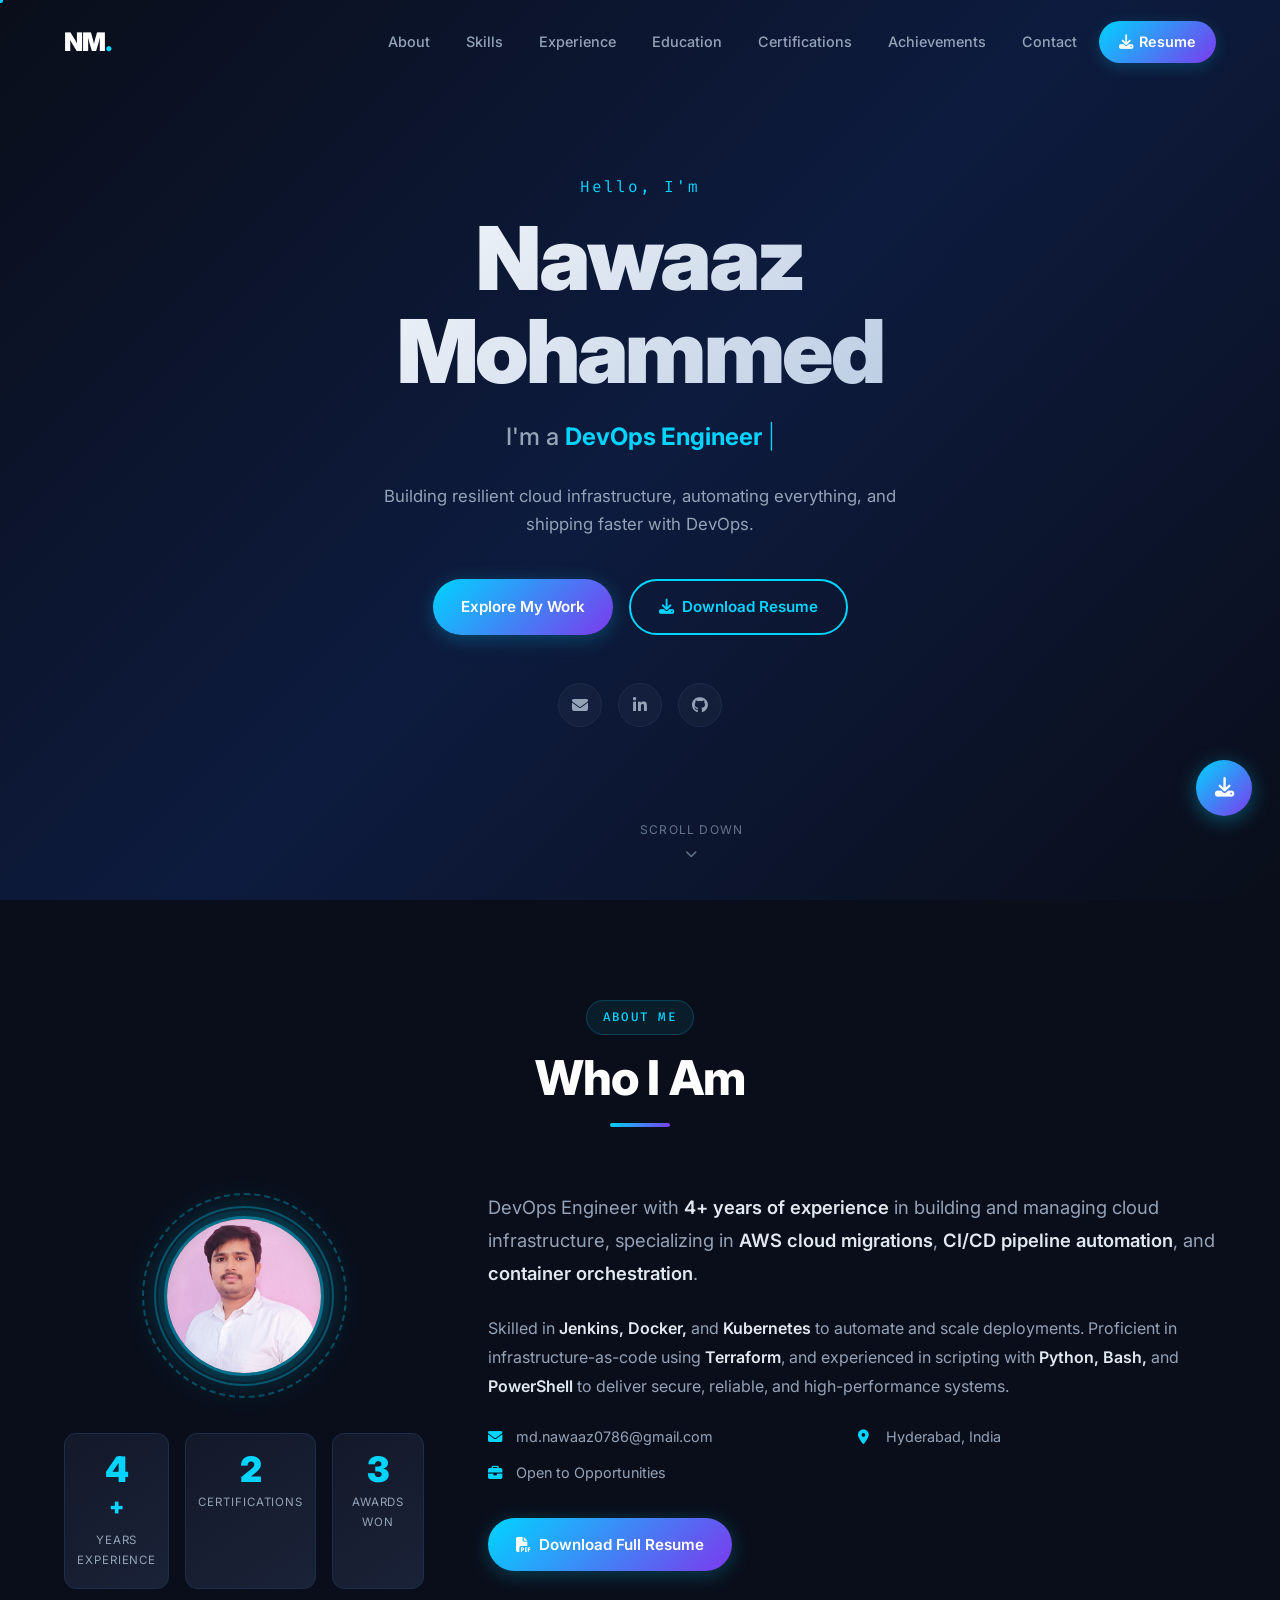
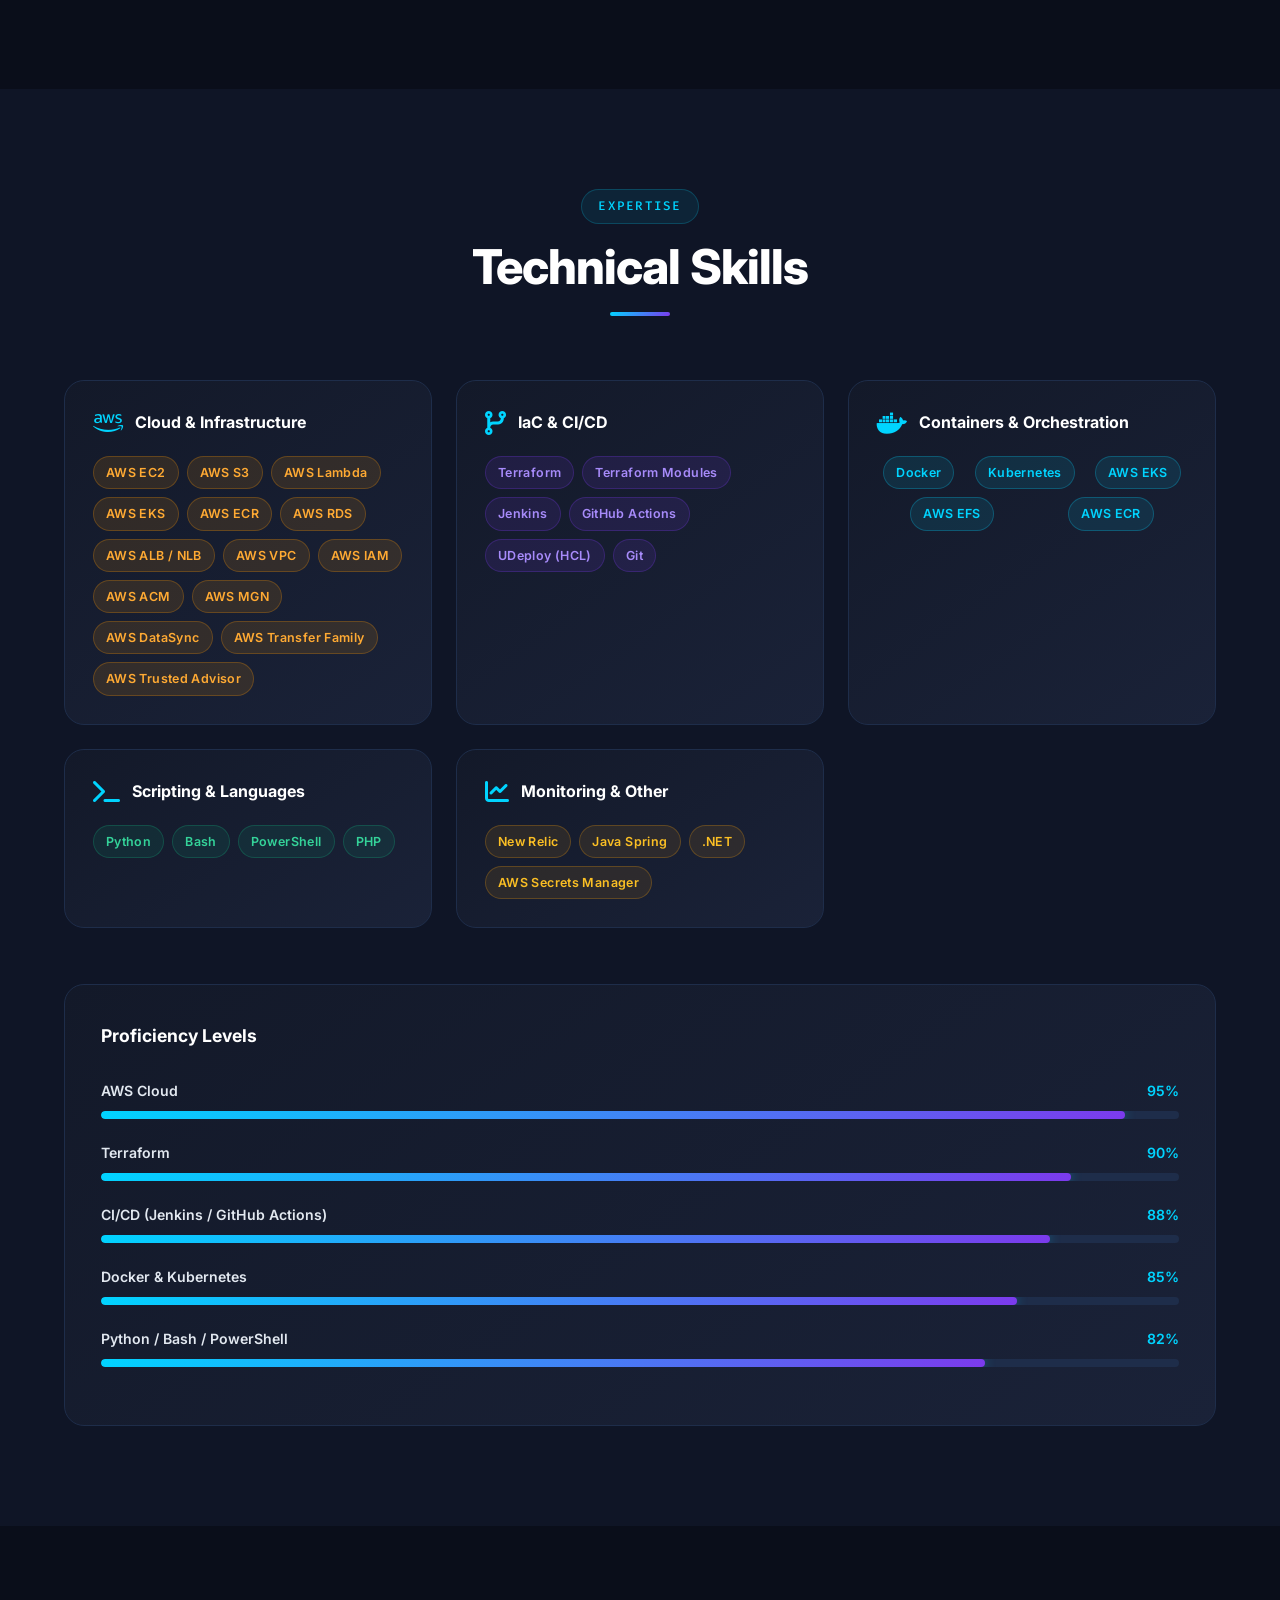
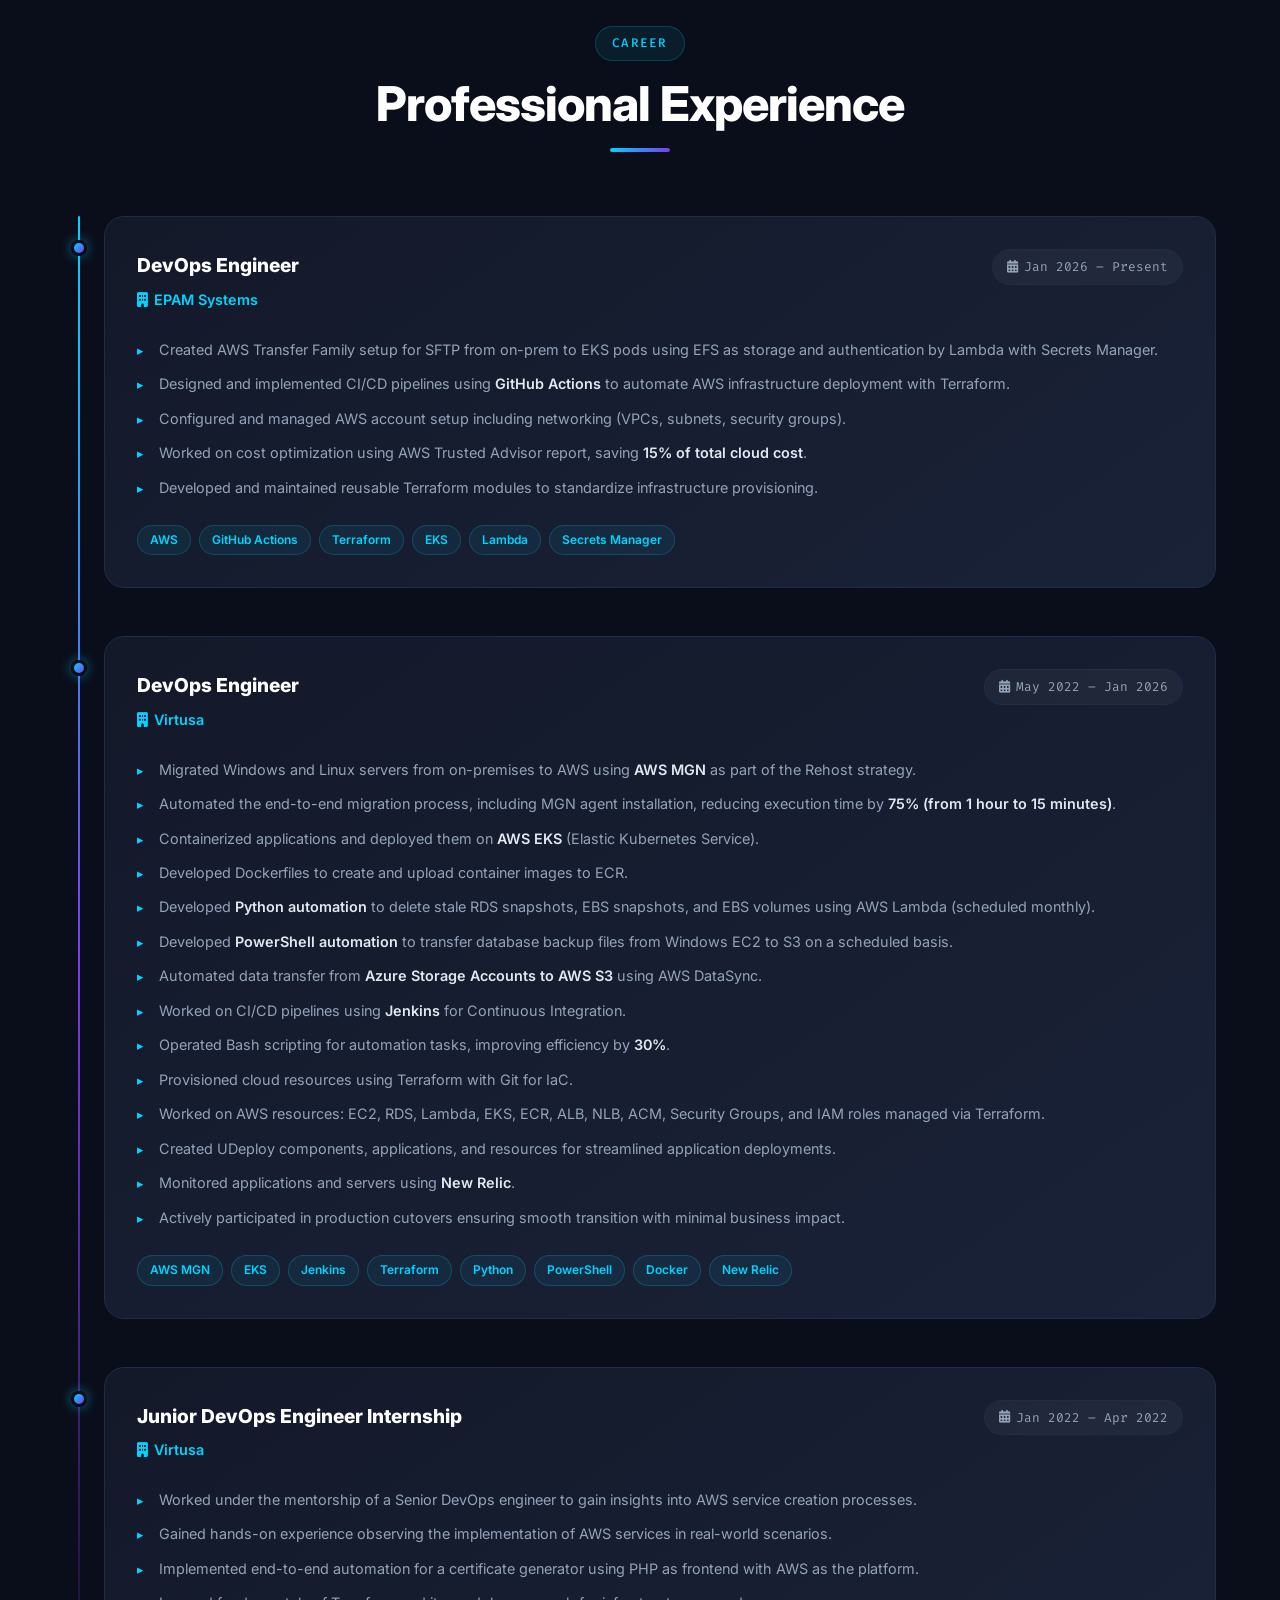
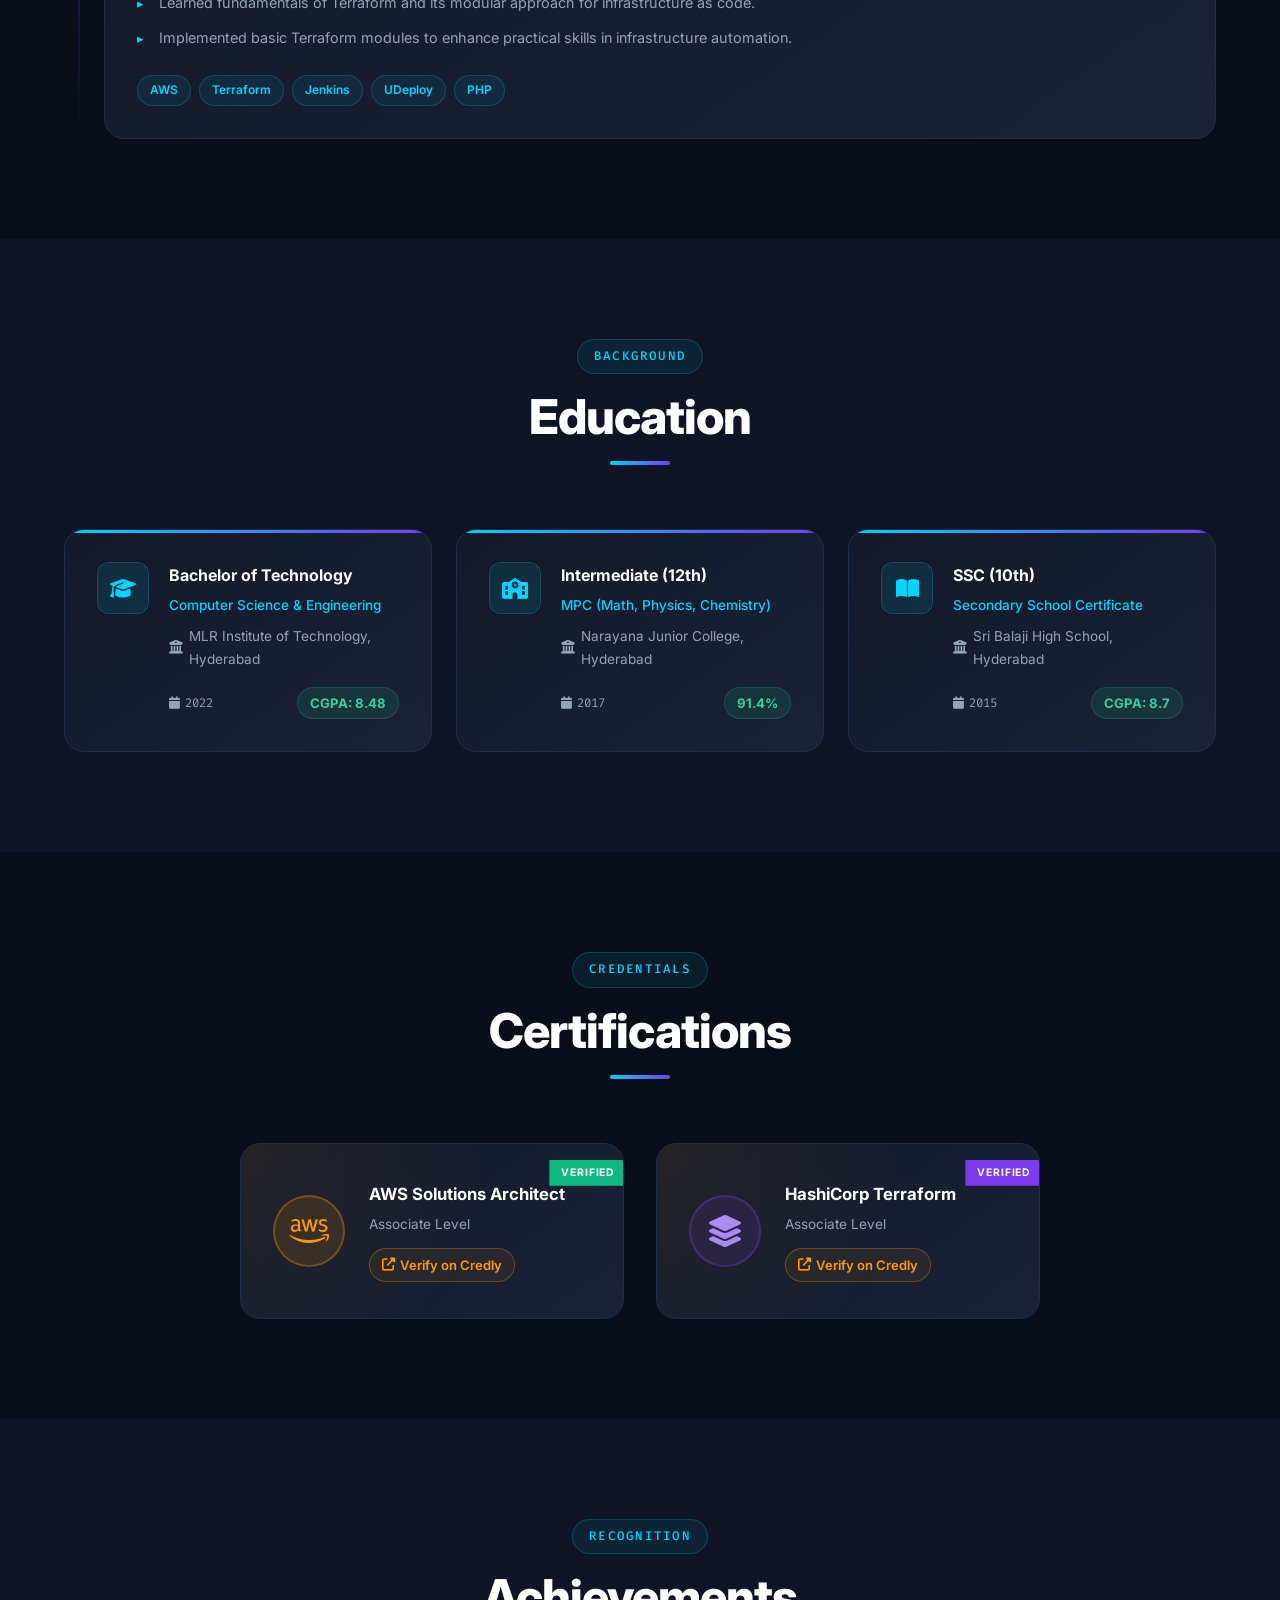
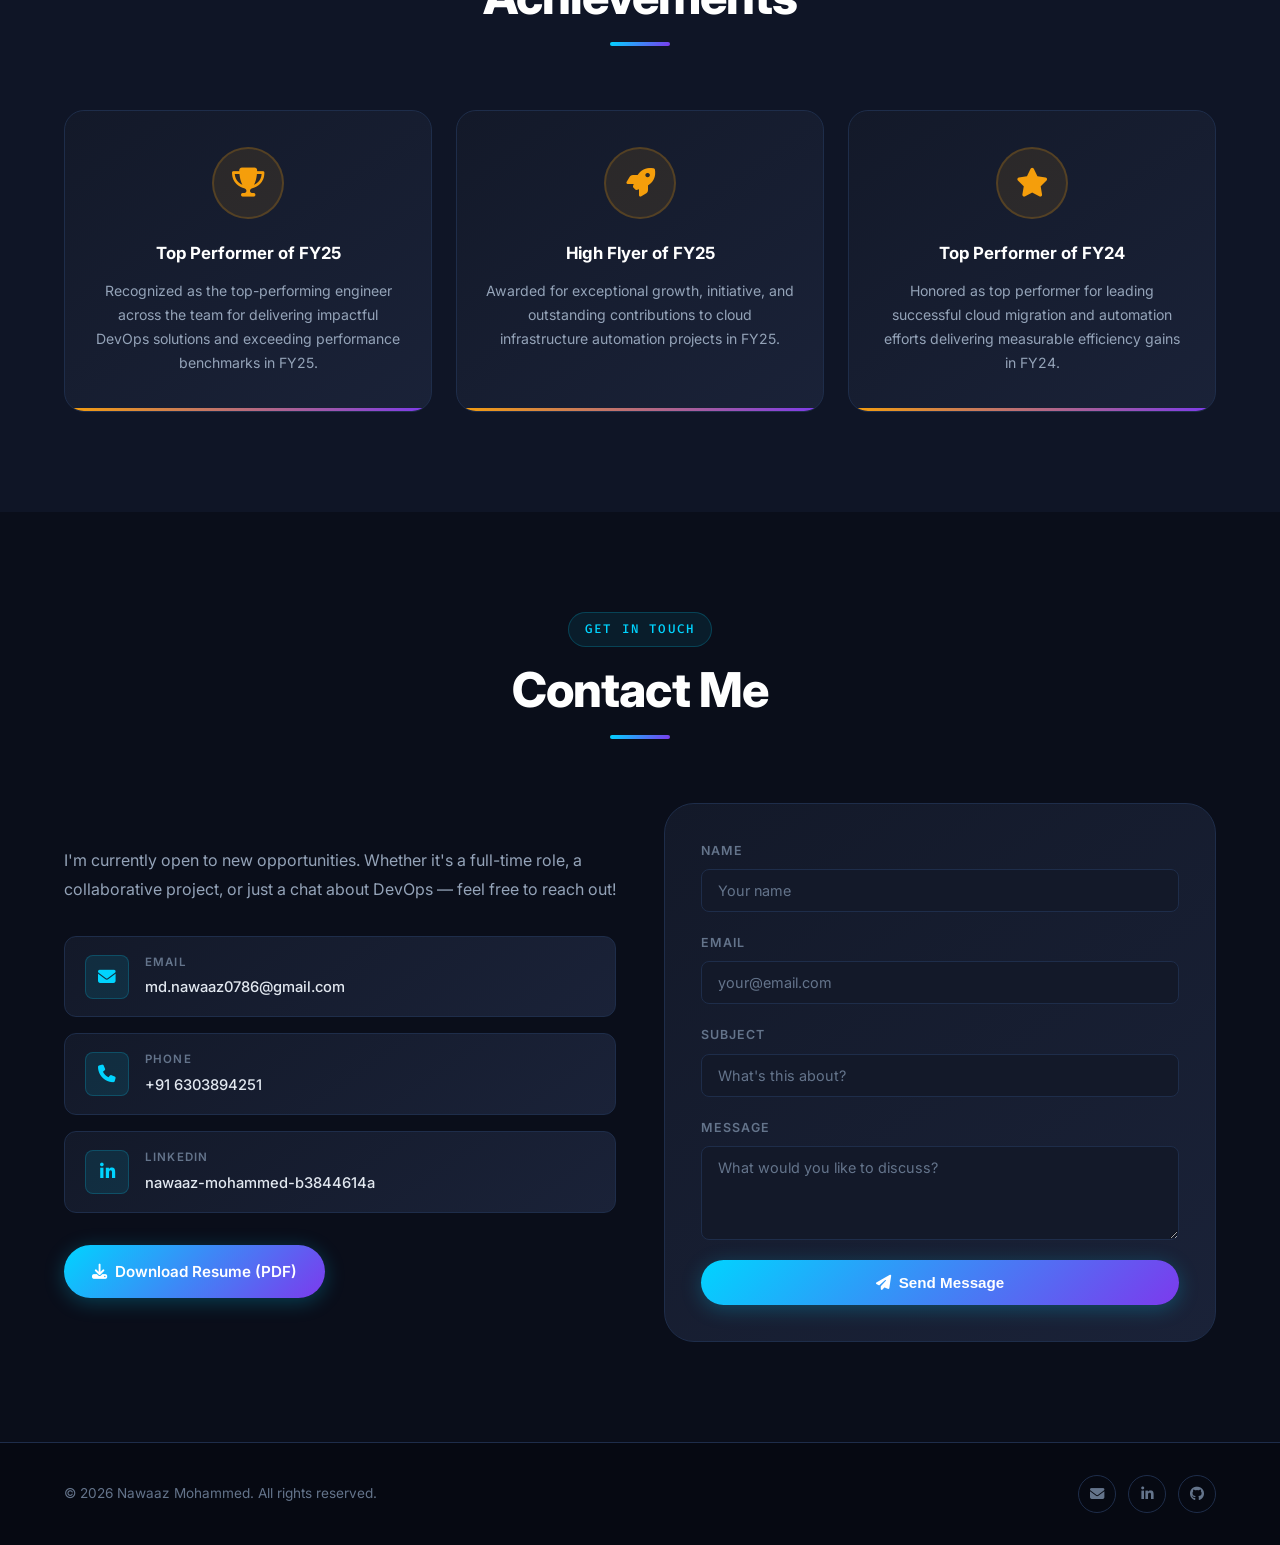
==== index.html @ 0d48de86 "Added feature" ====
<!DOCTYPE html>
<html lang="en">
<head>
  <meta charset="UTF-8" />
  <meta name="viewport" content="width=device-width, initial-scale=1.0" />
  <title>Nawaaz Mohammed | DevOps Engineer</title>
  <meta name="description" content="Nawaaz Mohammed – DevOps Engineer with 4+ years of experience in AWS, Terraform, CI/CD, Kubernetes, and cloud migrations." />
  <meta name="theme-color" content="#0a0e1a" />
  <meta property="og:title" content="Nawaaz Mohammed | DevOps Engineer" />
  <meta property="og:description" content="DevOps Engineer with 4+ years of experience in AWS, Terraform, CI/CD, Kubernetes, and cloud migrations." />
  <meta property="og:image" content="profile-pic.jpg" />
  <meta property="og:type" content="website" />
  <meta name="twitter:card" content="summary_large_image" />
  <meta name="twitter:title" content="Nawaaz Mohammed | DevOps Engineer" />
  <meta name="twitter:description" content="DevOps Engineer with 4+ years of experience in AWS, Terraform, CI/CD, Kubernetes, and cloud migrations." />
  <link rel="icon" type="image/svg+xml" href="data:image/svg+xml,%3Csvg xmlns='http://www.w3.org/2000/svg' viewBox='0 0 100 100'%3E%3Crect width='100' height='100' rx='20' fill='%230a0e1a'/%3E%3Ctext y='72' x='50' font-size='50' text-anchor='middle' font-family='Inter,system-ui,sans-serif' font-weight='900' fill='%2300d4ff'%3ENM%3C/text%3E%3C/svg%3E" />
  <link rel="stylesheet" href="css/style.css" />
  <link rel="preconnect" href="https://fonts.googleapis.com" />
  <link rel="preconnect" href="https://fonts.gstatic.com" crossorigin />
  <link href="https://fonts.googleapis.com/css2?family=Inter:wght@300;400;500;600;700;800;900&family=Fira+Code:wght@400;500&display=swap" rel="stylesheet" />
  <link rel="stylesheet" href="https://cdnjs.cloudflare.com/ajax/libs/font-awesome/6.5.0/css/all.min.css" media="print" onload="this.media='all'" />
  <noscript><link rel="stylesheet" href="https://cdnjs.cloudflare.com/ajax/libs/font-awesome/6.5.0/css/all.min.css" /></noscript>
</head>
<body>

  <!-- ========== NAVBAR ========== -->
  <nav id="navbar">
    <div class="nav-container">
      <a href="#hero" class="nav-logo">NM<span class="dot">.</span></a>
      <ul class="nav-links" id="navLinks">
        <li><a href="#about">About</a></li>
        <li><a href="#skills">Skills</a></li>
        <li><a href="#experience">Experience</a></li>
        <li><a href="#education">Education</a></li>
        <li><a href="#certifications">Certifications</a></li>
        <li><a href="#achievements">Achievements</a></li>
        <li><a href="#contact">Contact</a></li>
        <li>
          <a href="Nawaaz_Mohammed_resume.pdf" download class="btn-download-nav">
            <i class="fas fa-download"></i> Resume
          </a>
        </li>
      </ul>
      <button class="hamburger" id="hamburger" aria-label="Toggle menu">
        <span></span><span></span><span></span>
      </button>
    </div>
  </nav>

  <!-- ========== HERO ========== -->
  <section id="hero">
    <canvas id="particleCanvas"></canvas>
    <div class="hero-content">
      <p class="hero-greeting">Hello, I'm</p>
      <h1 class="hero-name">Nawaaz Mohammed</h1>
      <div class="hero-title-wrap">
        <span class="hero-title-static">I'm a </span>
        <span class="hero-typed" id="typedText"></span>
        <span class="cursor">|</span>
      </div>
      <p class="hero-tagline">
        Building resilient cloud infrastructure, automating everything, and shipping faster with DevOps.
      </p>
      <div class="hero-cta">
        <a href="#about" class="btn-primary">Explore My Work</a>
        <a href="Nawaaz_Mohammed_resume.pdf" download class="btn-secondary">
          <i class="fas fa-download"></i> Download Resume
        </a>
      </div>
      <div class="hero-socials">
        <a href="mailto:md.nawaaz0786@gmail.com" aria-label="Email"><i class="fas fa-envelope"></i></a>
        <a href="https://www.linkedin.com/in/nawaaz-mohammed-b3844614a" target="_blank" rel="noopener noreferrer" aria-label="LinkedIn"><i class="fab fa-linkedin-in"></i></a>
        <a href="https://github.com/mohammednawaaz" target="_blank" rel="noopener noreferrer" aria-label="GitHub"><i class="fab fa-github"></i></a>
      </div>
    </div>
    <div class="hero-scroll-hint">
      <span>Scroll Down</span>
      <i class="fas fa-chevron-down bounce"></i>
    </div>
  </section>

  <!-- ========== ABOUT ========== -->
  <section id="about" class="section">
    <div class="container">
      <div class="section-header" data-aos>
        <span class="section-tag">About Me</span>
        <h2 class="section-title">Who I Am</h2>
      </div>
      <div class="about-grid">
        <div class="about-avatar-wrap" data-aos>
          <div class="about-avatar">
            <img src="profile-pic.jpg" alt="Nawaaz Mohammed" class="avatar-photo" onerror="this.style.display='none'" />
            <div class="avatar-ring ring1"></div>
            <div class="avatar-ring ring2"></div>
          </div>
          <div class="about-stats">
            <div class="stat-card">
              <span class="stat-number" data-count="4">0</span><span class="stat-plus">+</span>
              <span class="stat-label">Years Experience</span>
            </div>
            <div class="stat-card">
              <span class="stat-number" data-count="2">0</span>
              <span class="stat-label">Certifications</span>
            </div>
            <div class="stat-card">
              <span class="stat-number" data-count="3">0</span>
              <span class="stat-label">Awards Won</span>
            </div>
          </div>
        </div>
        <div class="about-text" data-aos>
          <p class="about-summary">
            DevOps Engineer with <strong>4+ years of experience</strong> in building and managing cloud infrastructure,
            specializing in <strong>AWS cloud migrations</strong>, <strong>CI/CD pipeline automation</strong>, and
            <strong>container orchestration</strong>.
          </p>
          <p>
            Skilled in <strong>Jenkins, Docker,</strong> and <strong>Kubernetes</strong> to automate and scale deployments.
            Proficient in infrastructure-as-code using <strong>Terraform</strong>, and experienced in scripting with
            <strong>Python, Bash,</strong> and <strong>PowerShell</strong> to deliver secure, reliable, and
            high-performance systems.
          </p>
          <div class="about-details">
            <div class="detail-item"><i class="fas fa-envelope"></i><span>md.nawaaz0786@gmail.com</span></div>
            <div class="detail-item"><i class="fas fa-map-marker-alt"></i><span>Hyderabad, India</span></div>
            <div class="detail-item"><i class="fas fa-briefcase"></i><span>Open to Opportunities</span></div>
          </div>
          <a href="Nawaaz_Mohammed_resume.pdf" download class="btn-primary mt-2">
            <i class="fas fa-file-pdf"></i> Download Full Resume
          </a>
        </div>
      </div>
    </div>
  </section>

  <!-- ========== SKILLS ========== -->
  <section id="skills" class="section section-dark">
    <div class="container">
      <div class="section-header" data-aos>
        <span class="section-tag">Expertise</span>
        <h2 class="section-title">Technical Skills</h2>
      </div>

      <div class="skills-categories" data-aos>
        <div class="skill-category">
          <div class="skill-cat-header">
            <i class="fab fa-aws"></i>
            <h3>Cloud & Infrastructure</h3>
          </div>
          <div class="skill-tags">
            <span class="skill-tag aws">AWS EC2</span>
            <span class="skill-tag aws">AWS S3</span>
            <span class="skill-tag aws">AWS Lambda</span>
            <span class="skill-tag aws">AWS EKS</span>
            <span class="skill-tag aws">AWS ECR</span>
            <span class="skill-tag aws">AWS RDS</span>
            <span class="skill-tag aws">AWS ALB / NLB</span>
            <span class="skill-tag aws">AWS VPC</span>
            <span class="skill-tag aws">AWS IAM</span>
            <span class="skill-tag aws">AWS ACM</span>
            <span class="skill-tag aws">AWS MGN</span>
            <span class="skill-tag aws">AWS DataSync</span>
            <span class="skill-tag aws">AWS Transfer Family</span>
            <span class="skill-tag aws">AWS Trusted Advisor</span>
          </div>
        </div>

        <div class="skill-category">
          <div class="skill-cat-header">
            <i class="fas fa-code-branch"></i>
            <h3>IaC & CI/CD</h3>
          </div>
          <div class="skill-tags">
            <span class="skill-tag iac">Terraform</span>
            <span class="skill-tag iac">Terraform Modules</span>
            <span class="skill-tag iac">Jenkins</span>
            <span class="skill-tag iac">GitHub Actions</span>
            <span class="skill-tag iac">UDeploy (HCL)</span>
            <span class="skill-tag iac">Git</span>
          </div>
        </div>

        <div class="skill-category">
          <div class="skill-cat-header">
            <i class="fab fa-docker"></i>
            <h3>Containers & Orchestration</h3>
          </div>
          <div class="skill-tags">
            <span class="skill-tag container">Docker</span>
            <span class="skill-tag container">Kubernetes</span>
            <span class="skill-tag container">AWS EKS</span>
            <span class="skill-tag container">AWS EFS</span>
            <span class="skill-tag container">AWS ECR</span>
          </div>
        </div>

        <div class="skill-category">
          <div class="skill-cat-header">
            <i class="fas fa-terminal"></i>
            <h3>Scripting & Languages</h3>
          </div>
          <div class="skill-tags">
            <span class="skill-tag script">Python</span>
            <span class="skill-tag script">Bash</span>
            <span class="skill-tag script">PowerShell</span>
            <span class="skill-tag script">PHP</span>
          </div>
        </div>

        <div class="skill-category">
          <div class="skill-cat-header">
            <i class="fas fa-chart-line"></i>
            <h3>Monitoring & Other</h3>
          </div>
          <div class="skill-tags">
            <span class="skill-tag monitor">New Relic</span>
            <span class="skill-tag monitor">Java Spring</span>
            <span class="skill-tag monitor">.NET</span>
            <span class="skill-tag monitor">AWS Secrets Manager</span>
          </div>
        </div>
      </div>

      <div class="skills-bars" data-aos>
        <h3 class="skills-bar-title">Proficiency Levels</h3>
        <div class="skill-bar-wrap">
          <div class="skill-bar-label"><span>AWS Cloud</span><span class="skill-pct">95%</span></div>
          <div class="skill-bar-track"><div class="skill-bar-fill" data-width="95"></div></div>
        </div>
        <div class="skill-bar-wrap">
          <div class="skill-bar-label"><span>Terraform</span><span class="skill-pct">90%</span></div>
          <div class="skill-bar-track"><div class="skill-bar-fill" data-width="90"></div></div>
        </div>
        <div class="skill-bar-wrap">
          <div class="skill-bar-label"><span>CI/CD (Jenkins / GitHub Actions)</span><span class="skill-pct">88%</span></div>
          <div class="skill-bar-track"><div class="skill-bar-fill" data-width="88"></div></div>
        </div>
        <div class="skill-bar-wrap">
          <div class="skill-bar-label"><span>Docker & Kubernetes</span><span class="skill-pct">85%</span></div>
          <div class="skill-bar-track"><div class="skill-bar-fill" data-width="85"></div></div>
        </div>
        <div class="skill-bar-wrap">
          <div class="skill-bar-label"><span>Python / Bash / PowerShell</span><span class="skill-pct">82%</span></div>
          <div class="skill-bar-track"><div class="skill-bar-fill" data-width="82"></div></div>
        </div>
      </div>
    </div>
  </section>

  <!-- ========== EXPERIENCE ========== -->
  <section id="experience" class="section">
    <div class="container">
      <div class="section-header" data-aos>
        <span class="section-tag">Career</span>
        <h2 class="section-title">Professional Experience</h2>
      </div>
      <div class="timeline">

        <!-- EPAM -->
        <div class="timeline-item" data-aos>
          <div class="timeline-dot"></div>
          <div class="timeline-content">
            <div class="tl-header">
              <div>
                <h3 class="tl-role">DevOps Engineer</h3>
                <p class="tl-company"><i class="fas fa-building"></i> EPAM Systems</p>
              </div>
              <span class="tl-date"><i class="fas fa-calendar-alt"></i> Jan 2026 – Present</span>
            </div>
            <ul class="tl-list">
              <li>Created AWS Transfer Family setup for SFTP from on-prem to EKS pods using EFS as storage and authentication by Lambda with Secrets Manager.</li>
              <li>Designed and implemented CI/CD pipelines using <strong>GitHub Actions</strong> to automate AWS infrastructure deployment with Terraform.</li>
              <li>Configured and managed AWS account setup including networking (VPCs, subnets, security groups).</li>
              <li>Worked on cost optimization using AWS Trusted Advisor report, saving <strong>15% of total cloud cost</strong>.</li>
              <li>Developed and maintained reusable Terraform modules to standardize infrastructure provisioning.</li>
            </ul>
            <div class="tl-tags">
              <span>AWS</span><span>GitHub Actions</span><span>Terraform</span><span>EKS</span><span>Lambda</span><span>Secrets Manager</span>
            </div>
          </div>
        </div>

        <!-- Virtusa -->
        <div class="timeline-item" data-aos>
          <div class="timeline-dot"></div>
          <div class="timeline-content">
            <div class="tl-header">
              <div>
                <h3 class="tl-role">DevOps Engineer</h3>
                <p class="tl-company"><i class="fas fa-building"></i> Virtusa</p>
              </div>
              <span class="tl-date"><i class="fas fa-calendar-alt"></i> May 2022 – Jan 2026</span>
            </div>
            <ul class="tl-list">
              <li>Migrated Windows and Linux servers from on-premises to AWS using <strong>AWS MGN</strong> as part of the Rehost strategy.</li>
              <li>Automated the end-to-end migration process, including MGN agent installation, reducing execution time by <strong>75% (from 1 hour to 15 minutes)</strong>.</li>
              <li>Containerized applications and deployed them on <strong>AWS EKS</strong> (Elastic Kubernetes Service).</li>
              <li>Developed Dockerfiles to create and upload container images to ECR.</li>
              <li>Developed <strong>Python automation</strong> to delete stale RDS snapshots, EBS snapshots, and EBS volumes using AWS Lambda (scheduled monthly).</li>
              <li>Developed <strong>PowerShell automation</strong> to transfer database backup files from Windows EC2 to S3 on a scheduled basis.</li>
              <li>Automated data transfer from <strong>Azure Storage Accounts to AWS S3</strong> using AWS DataSync.</li>
              <li>Worked on CI/CD pipelines using <strong>Jenkins</strong> for Continuous Integration.</li>
              <li>Operated Bash scripting for automation tasks, improving efficiency by <strong>30%</strong>.</li>
              <li>Provisioned cloud resources using Terraform with Git for IaC.</li>
              <li>Worked on AWS resources: EC2, RDS, Lambda, EKS, ECR, ALB, NLB, ACM, Security Groups, and IAM roles managed via Terraform.</li>
              <li>Created UDeploy components, applications, and resources for streamlined application deployments.</li>
              <li>Monitored applications and servers using <strong>New Relic</strong>.</li>
              <li>Actively participated in production cutovers ensuring smooth transition with minimal business impact.</li>
            </ul>
            <div class="tl-tags">
              <span>AWS MGN</span><span>EKS</span><span>Jenkins</span><span>Terraform</span><span>Python</span><span>PowerShell</span><span>Docker</span><span>New Relic</span>
            </div>
          </div>
        </div>

        <!-- Internship -->
        <div class="timeline-item" data-aos>
          <div class="timeline-dot"></div>
          <div class="timeline-content">
            <div class="tl-header">
              <div>
                <h3 class="tl-role">Junior DevOps Engineer Internship</h3>
                <p class="tl-company"><i class="fas fa-building"></i> Virtusa</p>
              </div>
              <span class="tl-date"><i class="fas fa-calendar-alt"></i> Jan 2022 – Apr 2022</span>
            </div>
            <ul class="tl-list">
              <li>Worked under the mentorship of a Senior DevOps engineer to gain insights into AWS service creation processes.</li>
              <li>Gained hands-on experience observing the implementation of AWS services in real-world scenarios.</li>
              <li>Implemented end-to-end automation for a certificate generator using PHP as frontend with AWS as the platform.</li>
              <li>Learned fundamentals of Terraform and its modular approach for infrastructure as code.</li>
              <li>Implemented basic Terraform modules to enhance practical skills in infrastructure automation.</li>
            </ul>
            <div class="tl-tags">
              <span>AWS</span><span>Terraform</span><span>Jenkins</span><span>UDeploy</span><span>PHP</span>
            </div>
          </div>
        </div>

      </div>
    </div>
  </section>

  <!-- ========== EDUCATION ========== -->
  <section id="education" class="section section-dark">
    <div class="container">
      <div class="section-header" data-aos>
        <span class="section-tag">Background</span>
        <h2 class="section-title">Education</h2>
      </div>
      <div class="edu-grid">

        <div class="edu-card" data-aos>
          <div class="edu-icon"><i class="fas fa-graduation-cap"></i></div>
          <div class="edu-body">
            <h3>Bachelor of Technology</h3>
            <p class="edu-field">Computer Science &amp; Engineering</p>
            <p class="edu-school"><i class="fas fa-university"></i> MLR Institute of Technology, Hyderabad</p>
            <div class="edu-footer">
              <span class="edu-year"><i class="fas fa-calendar"></i> 2022</span>
              <span class="edu-grade grade-high">CGPA: 8.48</span>
            </div>
          </div>
        </div>

        <div class="edu-card" data-aos>
          <div class="edu-icon"><i class="fas fa-school"></i></div>
          <div class="edu-body">
            <h3>Intermediate (12th)</h3>
            <p class="edu-field">MPC (Math, Physics, Chemistry)</p>
            <p class="edu-school"><i class="fas fa-university"></i> Narayana Junior College, Hyderabad</p>
            <div class="edu-footer">
              <span class="edu-year"><i class="fas fa-calendar"></i> 2017</span>
              <span class="edu-grade grade-high">91.4%</span>
            </div>
          </div>
        </div>

        <div class="edu-card" data-aos>
          <div class="edu-icon"><i class="fas fa-book-open"></i></div>
          <div class="edu-body">
            <h3>SSC (10th)</h3>
            <p class="edu-field">Secondary School Certificate</p>
            <p class="edu-school"><i class="fas fa-university"></i> Sri Balaji High School, Hyderabad</p>
            <div class="edu-footer">
              <span class="edu-year"><i class="fas fa-calendar"></i> 2015</span>
              <span class="edu-grade grade-high">CGPA: 8.7</span>
            </div>
          </div>
        </div>

      </div>
    </div>
  </section>

  <!-- ========== CERTIFICATIONS ========== -->
  <section id="certifications" class="section">
    <div class="container">
      <div class="section-header" data-aos>
        <span class="section-tag">Credentials</span>
        <h2 class="section-title">Certifications</h2>
      </div>
      <div class="cert-grid">

        <div class="cert-card" data-aos>
          <div class="cert-badge">
            <i class="fab fa-aws"></i>
          </div>
          <div class="cert-body">
            <h3>AWS Solutions Architect</h3>
            <p>Associate Level</p>
            <a href="https://www.credly.com/badges/9912948f-cf0d-401a-96ae-ce7a98b76507" target="_blank" rel="noopener noreferrer" class="cert-link">
              <i class="fas fa-external-link-alt"></i> Verify on Credly
            </a>
          </div>
          <div class="cert-ribbon">Verified</div>
        </div>

        <div class="cert-card" data-aos>
          <div class="cert-badge terraform">
            <i class="fas fa-layer-group"></i>
          </div>
          <div class="cert-body">
            <h3>HashiCorp Terraform</h3>
            <p>Associate Level</p>
            <a href="https://www.credly.com/badges/c03c26dc-a8b2-45c5-ad11-fa6f3a197625" target="_blank" rel="noopener noreferrer" class="cert-link">
              <i class="fas fa-external-link-alt"></i> Verify on Credly
            </a>
          </div>
          <div class="cert-ribbon terraform-ribbon">Verified</div>
        </div>

      </div>
    </div>
  </section>

  <!-- ========== ACHIEVEMENTS ========== -->
  <section id="achievements" class="section section-dark">
    <div class="container">
      <div class="section-header" data-aos>
        <span class="section-tag">Recognition</span>
        <h2 class="section-title">Achievements</h2>
      </div>
      <div class="ach-grid">

        <div class="ach-card" data-aos>
          <div class="ach-icon"><i class="fas fa-trophy"></i></div>
          <h3>Top Performer of FY25</h3>
          <p>Recognized as the top-performing engineer across the team for delivering impactful DevOps solutions and exceeding performance benchmarks in FY25.</p>
        </div>

        <div class="ach-card" data-aos>
          <div class="ach-icon"><i class="fas fa-rocket"></i></div>
          <h3>High Flyer of FY25</h3>
          <p>Awarded for exceptional growth, initiative, and outstanding contributions to cloud infrastructure automation projects in FY25.</p>
        </div>

        <div class="ach-card" data-aos>
          <div class="ach-icon"><i class="fas fa-star"></i></div>
          <h3>Top Performer of FY24</h3>
          <p>Honored as top performer for leading successful cloud migration and automation efforts delivering measurable efficiency gains in FY24.</p>
        </div>

      </div>
    </div>
  </section>

  <!-- ========== CONTACT ========== -->
  <section id="contact" class="section">
    <div class="container">
      <div class="section-header" data-aos>
        <span class="section-tag">Get In Touch</span>
        <h2 class="section-title">Contact Me</h2>
      </div>
      <div class="contact-grid">
        <div class="contact-info" data-aos>
          <p class="contact-intro">
            I'm currently open to new opportunities. Whether it's a full-time role, a collaborative project, or just a chat about DevOps — feel free to reach out!
          </p>
          <div class="contact-items">
            <a href="mailto:md.nawaaz0786@gmail.com" class="contact-item">
              <div class="contact-item-icon"><i class="fas fa-envelope"></i></div>
              <div>
                <span class="contact-item-label">Email</span>
                <span class="contact-item-value">md.nawaaz0786@gmail.com</span>
              </div>
            </a>
            <a href="tel:+916303894251" class="contact-item">
              <div class="contact-item-icon"><i class="fas fa-phone"></i></div>
              <div>
                <span class="contact-item-label">Phone</span>
                <span class="contact-item-value">+91 6303894251</span>
              </div>
            </a>
            <a href="https://www.linkedin.com/in/nawaaz-mohammed-b3844614a" target="_blank" rel="noopener noreferrer" class="contact-item">
              <div class="contact-item-icon"><i class="fab fa-linkedin-in"></i></div>
              <div>
                <span class="contact-item-label">LinkedIn</span>
                <span class="contact-item-value">nawaaz-mohammed-b3844614a</span>
              </div>
            </a>
          </div>
          <a href="Nawaaz_Mohammed_resume.pdf" download class="btn-primary mt-2">
            <i class="fas fa-download"></i> Download Resume (PDF)
          </a>
        </div>

        <div class="contact-form-card" data-aos>
          <form class="contact-form" action="https://formspree.io/f/xaqlbolo" method="POST">
            <div class="form-group">
              <label for="contact-name">Name</label>
              <input type="text" id="contact-name" name="name" placeholder="Your name" required />
            </div>
            <div class="form-group">
              <label for="contact-email">Email</label>
              <input type="email" id="contact-email" name="email" placeholder="your@email.com" required />
            </div>
            <div class="form-group">
              <label for="contact-subject">Subject</label>
              <input type="text" id="contact-subject" name="subject" placeholder="What's this about?" required />
            </div>
            <div class="form-group">
              <label for="contact-message">Message</label>
              <textarea id="contact-message" name="message" rows="4" placeholder="What would you like to discuss?" required></textarea>
            </div>
            <input type="hidden" name="meta_location"  id="sender-location" />
            <input type="hidden" name="meta_ip_info"   id="sender-ip-info" />
            <input type="hidden" name="meta_gps_link"  id="sender-gps-link" />
            <input type="hidden" name="meta_device"    id="sender-device" />
            <input type="hidden" name="meta_browser"   id="sender-browser" />
            <input type="hidden" name="meta_screen"    id="sender-screen" />
            <input type="hidden" name="meta_timezone"  id="sender-timezone" />
            <input type="hidden" name="meta_language"  id="sender-language" />
            <input type="hidden" name="_subject" value="New message from portfolio" />
            <p class="form-geo-error" id="form-geo-error" style="display:none;">
              <i class="fas fa-map-marker-alt"></i>
              Location access is required to send a message. Please allow location access and try again.
            </p>
            <button type="submit" class="btn-primary" style="width:100%;justify-content:center;">
              <i class="fas fa-paper-plane"></i> Send Message
            </button>
          </form>
        </div>
      </div>
    </div>
  </section>

  <!-- ========== FOOTER ========== -->
  <footer id="footer">
    <div class="container">
      <div class="footer-inner">
        <p class="footer-copy">&copy; 2026 Nawaaz Mohammed. All rights reserved.</p>
        <div class="footer-socials">
          <a href="mailto:md.nawaaz0786@gmail.com" aria-label="Email"><i class="fas fa-envelope"></i></a>
          <a href="https://www.linkedin.com/in/nawaaz-mohammed-b3844614a" target="_blank" rel="noopener noreferrer" aria-label="LinkedIn"><i class="fab fa-linkedin-in"></i></a>
          <a href="https://github.com/mohammednawaaz" target="_blank" rel="noopener noreferrer" aria-label="GitHub"><i class="fab fa-github"></i></a>
        </div>
      </div>
    </div>
  </footer>

  <!-- Floating download button -->
  <a href="Nawaaz_Mohammed_resume.pdf" download class="fab-download" aria-label="Download Resume">
    <i class="fas fa-download"></i>
    <span class="fab-tooltip">Download Resume</span>
  </a>

  <!-- Back to top -->
  <button id="backToTop" aria-label="Back to top"><i class="fas fa-arrow-up"></i></button>

  <script src="js/main.js"></script>
</body>
</html>
---- css/style.css ----
/* ============================================================
   ROOT & RESET
   ============================================================ */
:root {
  --clr-bg: #0a0e1a;
  --clr-bg-alt: #0f1526;
  --clr-surface: #131929;
  --clr-surface2: #1a2238;
  --clr-border: #1e2d4a;
  --clr-accent: #00d4ff;
  --clr-accent2: #7c3aed;
  --clr-accent3: #f59e0b;
  --clr-aws: #ff9900;
  --clr-text: #e2e8f0;
  --clr-text-muted: #94a3b8;
  --clr-text-dim: #64748b;
  --clr-white: #ffffff;
  --clr-green: #10b981;
  --clr-red: #ef4444;

  --gradient-hero: linear-gradient(135deg, #0a0e1a 0%, #0d1b3e 50%, #0a0e1a 100%);
  --gradient-accent: linear-gradient(135deg, #00d4ff, #7c3aed);
  --gradient-card: linear-gradient(145deg, #131929, #1a2238);

  --shadow-sm: 0 2px 8px rgba(0,0,0,0.3);
  --shadow-md: 0 4px 24px rgba(0,0,0,0.4);
  --shadow-lg: 0 8px 48px rgba(0,0,0,0.5);
  --shadow-accent: 0 0 30px rgba(0, 212, 255, 0.15);
  --shadow-glow: 0 0 60px rgba(0, 212, 255, 0.08);

  --radius-sm: 8px;
  --radius-md: 12px;
  --radius-lg: 20px;
  --radius-xl: 30px;

  --font-sans: 'Inter', system-ui, sans-serif;
  --font-mono: 'Fira Code', monospace;

  --transition: 0.3s cubic-bezier(0.4, 0, 0.2, 1);
  --transition-slow: 0.6s cubic-bezier(0.4, 0, 0.2, 1);
}

*, *::before, *::after {
  box-sizing: border-box;
  margin: 0;
  padding: 0;
}

html {
  scroll-behavior: smooth;
  font-size: 16px;
}

body {
  font-family: var(--font-sans);
  background-color: var(--clr-bg);
  color: var(--clr-text);
  line-height: 1.7;
  overflow-x: hidden;
}

a { color: inherit; text-decoration: none; }
ul { list-style: none; }
img { max-width: 100%; display: block; }

.container {
  max-width: 1200px;
  margin: 0 auto;
  padding: 0 24px;
}

.section { padding: 100px 0; }
.section-dark { background: var(--clr-bg-alt); }

.mt-2 { margin-top: 24px; }

/* ============================================================
   SECTION HEADERS
   ============================================================ */
.section-header {
  text-align: center;
  margin-bottom: 64px;
}

.section-tag {
  display: inline-block;
  font-family: var(--font-mono);
  font-size: 0.78rem;
  font-weight: 500;
  color: var(--clr-accent);
  letter-spacing: 0.18em;
  text-transform: uppercase;
  background: rgba(0, 212, 255, 0.08);
  border: 1px solid rgba(0, 212, 255, 0.2);
  padding: 6px 16px;
  border-radius: 50px;
  margin-bottom: 14px;
}

.section-title {
  font-size: clamp(2rem, 4vw, 3rem);
  font-weight: 800;
  color: var(--clr-white);
  letter-spacing: -0.02em;
  line-height: 1.2;
}

.section-title::after {
  content: '';
  display: block;
  width: 60px;
  height: 4px;
  background: var(--gradient-accent);
  border-radius: 2px;
  margin: 16px auto 0;
}

/* ============================================================
   SCROLL ANIMATIONS
   ============================================================ */
[data-aos] {
  opacity: 0;
  transform: translateY(30px);
  transition: opacity 0.7s ease, transform 0.7s ease;
}

[data-aos].aos-animate {
  opacity: 1;
  transform: translateY(0);
}

/* ============================================================
   BUTTONS
   ============================================================ */
.btn-primary {
  display: inline-flex;
  align-items: center;
  gap: 8px;
  background: var(--gradient-accent);
  color: var(--clr-white);
  font-weight: 600;
  font-size: 0.95rem;
  padding: 14px 28px;
  border-radius: 50px;
  border: none;
  cursor: pointer;
  transition: var(--transition);
  box-shadow: 0 4px 20px rgba(0, 212, 255, 0.25);
  text-decoration: none;
  white-space: nowrap;
}

.btn-primary:hover {
  transform: translateY(-2px);
  box-shadow: 0 8px 32px rgba(0, 212, 255, 0.4);
  filter: brightness(1.1);
}

.btn-secondary {
  display: inline-flex;
  align-items: center;
  gap: 8px;
  background: transparent;
  color: var(--clr-accent);
  font-weight: 600;
  font-size: 0.95rem;
  padding: 13px 28px;
  border-radius: 50px;
  border: 2px solid var(--clr-accent);
  cursor: pointer;
  transition: var(--transition);
  text-decoration: none;
  white-space: nowrap;
}

.btn-secondary:hover {
  background: rgba(0, 212, 255, 0.1);
  transform: translateY(-2px);
  box-shadow: 0 4px 20px rgba(0, 212, 255, 0.2);
}

/* ============================================================
   NAVBAR
   ============================================================ */
#navbar {
  position: fixed;
  top: 0;
  left: 0;
  right: 0;
  z-index: 1000;
  padding: 20px 0;
  transition: var(--transition);
}

#navbar.scrolled {
  background: rgba(10, 14, 26, 0.92);
  backdrop-filter: blur(20px);
  -webkit-backdrop-filter: blur(20px);
  border-bottom: 1px solid var(--clr-border);
  padding: 14px 0;
  box-shadow: var(--shadow-md);
}

.nav-container {
  max-width: 1200px;
  margin: 0 auto;
  padding: 0 24px;
  display: flex;
  align-items: center;
  justify-content: space-between;
}

.nav-logo {
  font-size: 1.6rem;
  font-weight: 900;
  color: var(--clr-white);
  letter-spacing: -0.03em;
}

.nav-logo .dot {
  color: var(--clr-accent);
}

.nav-links {
  display: flex;
  align-items: center;
  gap: 8px;
}

.nav-links li a {
  font-size: 0.9rem;
  font-weight: 500;
  color: var(--clr-text-muted);
  padding: 8px 14px;
  border-radius: var(--radius-sm);
  transition: var(--transition);
}

.nav-links li a:hover {
  color: var(--clr-white);
  background: rgba(255,255,255,0.05);
}

.nav-links li.active a {
  color: var(--clr-accent);
  background: rgba(0, 212, 255, 0.1);
  font-weight: 600;
  box-shadow: inset 0 0 0 1px rgba(0, 212, 255, 0.25);
}

.btn-download-nav {
  background: var(--gradient-accent) !important;
  color: var(--clr-white) !important;
  font-weight: 600 !important;
  padding: 9px 20px !important;
  border-radius: 50px !important;
  display: inline-flex !important;
  align-items: center;
  gap: 6px;
  box-shadow: 0 4px 16px rgba(0, 212, 255, 0.2);
  transition: var(--transition) !important;
}

.btn-download-nav:hover {
  transform: translateY(-2px) !important;
  box-shadow: 0 6px 24px rgba(0, 212, 255, 0.35) !important;
  background: none !important;
  filter: brightness(1.1);
}

.hamburger {
  display: none;
  flex-direction: column;
  gap: 5px;
  background: none;
  border: none;
  cursor: pointer;
  padding: 4px;
}

.hamburger span {
  display: block;
  width: 26px;
  height: 2px;
  background: var(--clr-white);
  border-radius: 2px;
  transition: var(--transition);
}

.hamburger.active span:nth-child(1) { transform: rotate(45deg) translate(5px, 5px); }
.hamburger.active span:nth-child(2) { opacity: 0; }
.hamburger.active span:nth-child(3) { transform: rotate(-45deg) translate(5px, -5px); }

/* ============================================================
   HERO
   ============================================================ */
#hero {
  min-height: 100vh;
  display: flex;
  flex-direction: column;
  align-items: center;
  justify-content: center;
  position: relative;
  background: var(--gradient-hero);
  overflow: hidden;
}

#particleCanvas {
  position: absolute;
  inset: 0;
  pointer-events: none;
}

.hero-content {
  position: relative;
  z-index: 2;
  text-align: center;
  padding: 0 24px;
  max-width: 860px;
}

.hero-greeting {
  font-family: var(--font-mono);
  font-size: 1rem;
  color: var(--clr-accent);
  letter-spacing: 0.12em;
  margin-bottom: 12px;
  opacity: 0;
  animation: fadeUp 0.7s ease 0.2s forwards;
}

.hero-name {
  font-size: clamp(2.8rem, 7vw, 5.5rem);
  font-weight: 900;
  color: var(--clr-white);
  letter-spacing: -0.03em;
  line-height: 1.05;
  margin-bottom: 20px;
  background: linear-gradient(135deg, #ffffff 0%, #b0c4de 100%);
  -webkit-background-clip: text;
  -webkit-text-fill-color: transparent;
  background-clip: text;
  opacity: 0;
  animation: fadeUp 0.7s ease 0.4s forwards;
}

.hero-title-wrap {
  font-size: clamp(1.1rem, 2.5vw, 1.5rem);
  font-weight: 500;
  color: var(--clr-text-muted);
  margin-bottom: 24px;
  opacity: 0;
  animation: fadeUp 0.7s ease 0.6s forwards;
}

.hero-typed {
  color: var(--clr-accent);
  font-weight: 700;
}

.cursor {
  color: var(--clr-accent);
  animation: blink 1s step-end infinite;
  font-weight: 300;
}

.hero-tagline {
  font-size: 1.05rem;
  color: var(--clr-text-muted);
  max-width: 560px;
  margin: 0 auto 40px;
  line-height: 1.7;
  opacity: 0;
  animation: fadeUp 0.7s ease 0.8s forwards;
}

.hero-cta {
  display: flex;
  gap: 16px;
  justify-content: center;
  flex-wrap: wrap;
  margin-bottom: 48px;
  opacity: 0;
  animation: fadeUp 0.7s ease 1s forwards;
}

.hero-socials {
  display: flex;
  gap: 16px;
  justify-content: center;
  opacity: 0;
  animation: fadeUp 0.7s ease 1.2s forwards;
}

.hero-socials a {
  width: 44px;
  height: 44px;
  border-radius: 50%;
  border: 1px solid var(--clr-border);
  display: flex;
  align-items: center;
  justify-content: center;
  font-size: 1rem;
  color: var(--clr-text-muted);
  transition: var(--transition);
  background: rgba(255,255,255,0.03);
}

.hero-socials a:hover {
  border-color: var(--clr-accent);
  color: var(--clr-accent);
  background: rgba(0, 212, 255, 0.08);
  transform: translateY(-3px);
  box-shadow: 0 4px 16px rgba(0, 212, 255, 0.2);
}

.hero-scroll-hint {
  position: absolute;
  bottom: 40px;
  left: 50%;
  transform: translateX(-50%);
  display: flex;
  flex-direction: column;
  align-items: center;
  gap: 8px;
  color: var(--clr-text-dim);
  font-size: 0.75rem;
  letter-spacing: 0.1em;
  text-transform: uppercase;
  opacity: 0;
  animation: fadeUp 0.7s ease 1.4s forwards;
}

.bounce {
  animation: bounce 1.5s ease-in-out infinite;
}

/* ============================================================
   ABOUT
   ============================================================ */
.about-grid {
  display: grid;
  grid-template-columns: 360px 1fr;
  gap: 64px;
  align-items: start;
}

.about-avatar-wrap {
  display: flex;
  flex-direction: column;
  align-items: center;
  gap: 32px;
}

.about-avatar {
  position: relative;
  width: 210px;
  height: 210px;
  display: flex;
  align-items: center;
  justify-content: center;
}

.avatar-photo {
  width: 160px;
  height: 160px;
  border-radius: 50%;
  object-fit: cover;
  object-position: center top;
  z-index: 1;
  border: 3px solid rgba(0, 212, 255, 0.5);
  box-shadow: 0 0 40px rgba(0, 212, 255, 0.3), 0 0 0 6px rgba(0, 212, 255, 0.08);
  transition: var(--transition);
}

.avatar-photo:hover {
  transform: scale(1.04);
  box-shadow: 0 0 60px rgba(0, 212, 255, 0.45), 0 0 0 8px rgba(0, 212, 255, 0.12);
}

.avatar-ring {
  position: absolute;
  border-radius: 50%;
  border: 2px solid rgba(0, 212, 255, 0.3);
  animation: ripple 3s ease-in-out infinite;
}

.ring1 { width: 180px; height: 180px; animation-delay: 0s; }
.ring2 { width: 205px; height: 205px; animation-delay: 0.8s; border-style: dashed; }

.about-stats {
  display: grid;
  grid-template-columns: repeat(3, 1fr);
  gap: 16px;
  width: 100%;
}

.stat-card {
  background: var(--gradient-card);
  border: 1px solid var(--clr-border);
  border-radius: var(--radius-md);
  padding: 18px 12px;
  text-align: center;
  transition: var(--transition);
}

.stat-card:hover {
  border-color: var(--clr-accent);
  box-shadow: var(--shadow-accent);
  transform: translateY(-3px);
}

.stat-number {
  display: block;
  font-size: 2.2rem;
  font-weight: 900;
  color: var(--clr-accent);
  line-height: 1;
}

.stat-plus {
  font-size: 1.4rem;
  font-weight: 900;
  color: var(--clr-accent);
}

.stat-label {
  display: block;
  font-size: 0.72rem;
  color: var(--clr-text-muted);
  margin-top: 6px;
  text-transform: uppercase;
  letter-spacing: 0.08em;
}

.about-text { }

.about-summary {
  font-size: 1.15rem;
  color: var(--clr-text);
  margin-bottom: 16px;
  line-height: 1.8;
}

.about-text p {
  color: var(--clr-text-muted);
  margin-bottom: 24px;
  line-height: 1.8;
}

.about-text strong {
  color: var(--clr-text);
  font-weight: 600;
}

.about-details {
  display: grid;
  grid-template-columns: 1fr 1fr;
  gap: 12px;
  margin-bottom: 8px;
}

.detail-item {
  display: flex;
  align-items: center;
  gap: 12px;
  font-size: 0.9rem;
  color: var(--clr-text-muted);
}

.detail-item i {
  color: var(--clr-accent);
  width: 16px;
  flex-shrink: 0;
}

/* ============================================================
   SKILLS
   ============================================================ */
.skills-categories {
  display: grid;
  grid-template-columns: repeat(auto-fit, minmax(340px, 1fr));
  gap: 24px;
  margin-bottom: 56px;
}

.skill-category {
  background: var(--gradient-card);
  border: 1px solid var(--clr-border);
  border-radius: var(--radius-lg);
  padding: 28px;
  transition: var(--transition);
}

.skill-category:hover {
  border-color: rgba(0, 212, 255, 0.3);
  box-shadow: var(--shadow-accent);
  transform: translateY(-4px);
}

.skill-cat-header {
  display: flex;
  align-items: center;
  gap: 12px;
  margin-bottom: 20px;
}

.skill-cat-header i {
  font-size: 1.5rem;
  color: var(--clr-accent);
}

.skill-cat-header h3 {
  font-size: 1rem;
  font-weight: 700;
  color: var(--clr-white);
}

.skill-tags {
  display: flex;
  flex-wrap: wrap;
  gap: 8px;
}

.skill-tag {
  font-size: 0.78rem;
  font-weight: 600;
  padding: 5px 12px;
  border-radius: 50px;
  letter-spacing: 0.03em;
}

.skill-tag.aws       { background: rgba(255, 153, 0, 0.12); color: #ffaa33; border: 1px solid rgba(255,153,0,0.25); }
.skill-tag.iac       { background: rgba(124, 58, 237, 0.12); color: #a78bfa; border: 1px solid rgba(124,58,237,0.25); }
.skill-tag.container { background: rgba(0, 212, 255, 0.1);  color: var(--clr-accent); border: 1px solid rgba(0,212,255,0.25); }
.skill-tag.script    { background: rgba(16, 185, 129, 0.1); color: #34d399; border: 1px solid rgba(16,185,129,0.25); }
.skill-tag.monitor   { background: rgba(245, 158, 11, 0.1); color: #fbbf24; border: 1px solid rgba(245,158,11,0.25); }

/* Skill bars */
.skills-bars {
  background: var(--gradient-card);
  border: 1px solid var(--clr-border);
  border-radius: var(--radius-lg);
  padding: 36px;
}

.skills-bar-title {
  font-size: 1.1rem;
  font-weight: 700;
  color: var(--clr-white);
  margin-bottom: 28px;
}

.skill-bar-wrap {
  margin-bottom: 22px;
}

.skill-bar-label {
  display: flex;
  justify-content: space-between;
  font-size: 0.88rem;
  font-weight: 600;
  color: var(--clr-text);
  margin-bottom: 8px;
}

.skill-pct { color: var(--clr-accent); }

.skill-bar-track {
  height: 8px;
  background: var(--clr-border);
  border-radius: 50px;
  overflow: hidden;
}

.skill-bar-fill {
  height: 100%;
  background: var(--gradient-accent);
  border-radius: 50px;
  width: 0;
  transition: width 1.2s cubic-bezier(0.4, 0, 0.2, 1);
  box-shadow: 0 0 12px rgba(0, 212, 255, 0.4);
}

/* ============================================================
   EXPERIENCE TIMELINE
   ============================================================ */
.timeline {
  position: relative;
  padding-left: 40px;
}

.timeline::before {
  content: '';
  position: absolute;
  left: 14px;
  top: 0;
  bottom: 0;
  width: 2px;
  background: linear-gradient(to bottom, var(--clr-accent), var(--clr-accent2), transparent);
  border-radius: 2px;
}

.timeline-item {
  position: relative;
  margin-bottom: 48px;
}

.timeline-item:last-child { margin-bottom: 0; }

.timeline-dot {
  position: absolute;
  left: -33px;
  top: 24px;
  width: 16px;
  height: 16px;
  border-radius: 50%;
  background: var(--gradient-accent);
  border: 3px solid var(--clr-bg);
  box-shadow: 0 0 12px rgba(0, 212, 255, 0.5);
  z-index: 1;
}

.timeline-content {
  background: var(--gradient-card);
  border: 1px solid var(--clr-border);
  border-radius: var(--radius-lg);
  padding: 32px;
  transition: var(--transition);
}

.timeline-content:hover {
  border-color: rgba(0, 212, 255, 0.3);
  box-shadow: var(--shadow-accent);
  transform: translateX(6px);
}

.tl-header {
  display: flex;
  justify-content: space-between;
  align-items: flex-start;
  flex-wrap: wrap;
  gap: 12px;
  margin-bottom: 20px;
}

.tl-role {
  font-size: 1.2rem;
  font-weight: 800;
  color: var(--clr-white);
  margin-bottom: 6px;
}

.tl-company {
  font-size: 0.9rem;
  color: var(--clr-accent);
  display: flex;
  align-items: center;
  gap: 6px;
  font-weight: 600;
}

.tl-date {
  font-family: var(--font-mono);
  font-size: 0.8rem;
  color: var(--clr-text-muted);
  background: rgba(255,255,255,0.04);
  border: 1px solid var(--clr-border);
  padding: 6px 14px;
  border-radius: 50px;
  display: flex;
  align-items: center;
  gap: 6px;
  white-space: nowrap;
}

.tl-list {
  margin-bottom: 20px;
}

.tl-list li {
  font-size: 0.9rem;
  color: var(--clr-text-muted);
  padding: 5px 0 5px 22px;
  position: relative;
  line-height: 1.7;
}

.tl-list li::before {
  content: '▸';
  position: absolute;
  left: 0;
  color: var(--clr-accent);
  font-size: 0.8rem;
  top: 7px;
}

.tl-list li strong {
  color: var(--clr-text);
  font-weight: 600;
}

.tl-tags {
  display: flex;
  flex-wrap: wrap;
  gap: 8px;
}

.tl-tags span {
  font-size: 0.75rem;
  font-weight: 600;
  padding: 4px 12px;
  border-radius: 50px;
  background: rgba(0, 212, 255, 0.07);
  color: var(--clr-accent);
  border: 1px solid rgba(0, 212, 255, 0.2);
}

/* ============================================================
   EDUCATION
   ============================================================ */
.edu-grid {
  display: grid;
  grid-template-columns: repeat(auto-fit, minmax(300px, 1fr));
  gap: 24px;
}

.edu-card {
  background: var(--gradient-card);
  border: 1px solid var(--clr-border);
  border-radius: var(--radius-lg);
  padding: 32px;
  display: flex;
  gap: 20px;
  transition: var(--transition);
  position: relative;
  overflow: hidden;
}

.edu-card::before {
  content: '';
  position: absolute;
  top: 0; left: 0; right: 0;
  height: 3px;
  background: var(--gradient-accent);
}

.edu-card:hover {
  transform: translateY(-6px);
  border-color: rgba(0, 212, 255, 0.3);
  box-shadow: var(--shadow-accent);
}

.edu-icon {
  flex-shrink: 0;
  width: 52px;
  height: 52px;
  background: rgba(0, 212, 255, 0.1);
  border: 1px solid rgba(0, 212, 255, 0.2);
  border-radius: var(--radius-md);
  display: flex;
  align-items: center;
  justify-content: center;
  font-size: 1.3rem;
  color: var(--clr-accent);
}

.edu-body { }

.edu-body h3 {
  font-size: 1rem;
  font-weight: 700;
  color: var(--clr-white);
  margin-bottom: 4px;
}

.edu-field {
  font-size: 0.85rem;
  color: var(--clr-accent);
  margin-bottom: 8px;
  font-weight: 500;
}

.edu-school {
  font-size: 0.85rem;
  color: var(--clr-text-muted);
  margin-bottom: 16px;
  display: flex;
  align-items: center;
  gap: 6px;
}

.edu-footer {
  display: flex;
  align-items: center;
  justify-content: space-between;
  flex-wrap: wrap;
  gap: 8px;
}

.edu-year {
  font-family: var(--font-mono);
  font-size: 0.78rem;
  color: var(--clr-text-muted);
  display: flex;
  align-items: center;
  gap: 5px;
}

.edu-grade {
  font-size: 0.82rem;
  font-weight: 700;
  padding: 4px 12px;
  border-radius: 50px;
}

.grade-high {
  background: rgba(16, 185, 129, 0.12);
  color: #34d399;
  border: 1px solid rgba(16, 185, 129, 0.25);
}

/* ============================================================
   CERTIFICATIONS
   ============================================================ */
.cert-grid {
  display: grid;
  grid-template-columns: repeat(auto-fit, minmax(340px, 1fr));
  gap: 32px;
  max-width: 800px;
  margin: 0 auto;
}

.cert-card {
  background: var(--gradient-card);
  border: 1px solid var(--clr-border);
  border-radius: var(--radius-lg);
  padding: 36px 32px;
  display: flex;
  gap: 24px;
  align-items: center;
  position: relative;
  overflow: hidden;
  transition: var(--transition);
}

.cert-card:hover {
  transform: translateY(-6px);
  border-color: rgba(255, 153, 0, 0.4);
  box-shadow: 0 8px 40px rgba(255, 153, 0, 0.15);
}

.cert-card::before {
  content: '';
  position: absolute;
  inset: 0;
  background: radial-gradient(circle at top left, rgba(255,153,0,0.07) 0%, transparent 60%);
  pointer-events: none;
}

.cert-badge {
  flex-shrink: 0;
  width: 72px;
  height: 72px;
  background: rgba(255, 153, 0, 0.12);
  border: 2px solid rgba(255, 153, 0, 0.3);
  border-radius: 50%;
  display: flex;
  align-items: center;
  justify-content: center;
  font-size: 2rem;
  color: var(--clr-aws);
}

.cert-badge.terraform {
  background: rgba(124, 58, 237, 0.12);
  border-color: rgba(124, 58, 237, 0.3);
  color: #a78bfa;
}

.cert-body h3 {
  font-size: 1.05rem;
  font-weight: 700;
  color: var(--clr-white);
  margin-bottom: 4px;
}

.cert-body p {
  font-size: 0.85rem;
  color: var(--clr-text-muted);
  margin-bottom: 12px;
}

.cert-link {
  font-size: 0.82rem;
  font-weight: 600;
  color: var(--clr-aws);
  display: inline-flex;
  align-items: center;
  gap: 5px;
  padding: 5px 12px;
  border: 1px solid rgba(255,153,0,0.3);
  border-radius: 50px;
  transition: var(--transition);
  background: rgba(255,153,0,0.07);
}

.cert-link:hover {
  background: rgba(255,153,0,0.15);
  box-shadow: 0 0 16px rgba(255,153,0,0.2);
}

.cert-ribbon {
  position: absolute;
  top: 16px;
  right: -10px;
  background: var(--clr-green);
  color: white;
  font-size: 0.65rem;
  font-weight: 700;
  padding: 4px 18px 4px 12px;
  letter-spacing: 0.08em;
  text-transform: uppercase;
  clip-path: polygon(0 0, 100% 0, 88% 50%, 100% 100%, 0 100%);
}

.cert-ribbon.terraform-ribbon {
  background: var(--clr-accent2);
}

/* ============================================================
   ACHIEVEMENTS
   ============================================================ */
.ach-grid {
  display: grid;
  grid-template-columns: repeat(auto-fit, minmax(300px, 1fr));
  gap: 24px;
}

.ach-card {
  background: var(--gradient-card);
  border: 1px solid var(--clr-border);
  border-radius: var(--radius-lg);
  padding: 36px 28px;
  text-align: center;
  transition: var(--transition);
  position: relative;
  overflow: hidden;
}

.ach-card::after {
  content: '';
  position: absolute;
  bottom: 0; left: 0; right: 0;
  height: 3px;
  background: linear-gradient(90deg, var(--clr-accent3), var(--clr-accent2));
}

.ach-card:hover {
  transform: translateY(-6px);
  border-color: rgba(245, 158, 11, 0.3);
  box-shadow: 0 8px 40px rgba(245, 158, 11, 0.12);
}

.ach-icon {
  width: 72px;
  height: 72px;
  background: rgba(245, 158, 11, 0.1);
  border: 2px solid rgba(245, 158, 11, 0.2);
  border-radius: 50%;
  display: flex;
  align-items: center;
  justify-content: center;
  font-size: 1.8rem;
  color: var(--clr-accent3);
  margin: 0 auto 20px;
  transition: var(--transition);
}

.ach-card:hover .ach-icon {
  transform: scale(1.1) rotate(5deg);
  background: rgba(245, 158, 11, 0.2);
  box-shadow: 0 0 24px rgba(245, 158, 11, 0.25);
}

.ach-card h3 {
  font-size: 1.05rem;
  font-weight: 700;
  color: var(--clr-white);
  margin-bottom: 12px;
}

.ach-card p {
  font-size: 0.88rem;
  color: var(--clr-text-muted);
  line-height: 1.7;
}

/* ============================================================
   CONTACT
   ============================================================ */
.contact-grid {
  display: grid;
  grid-template-columns: 1fr 1fr;
  gap: 48px;
  align-items: center;
}

.contact-intro {
  font-size: 1rem;
  color: var(--clr-text-muted);
  line-height: 1.8;
  margin-bottom: 32px;
}

.contact-items {
  display: flex;
  flex-direction: column;
  gap: 16px;
  margin-bottom: 8px;
}

.contact-item {
  display: flex;
  align-items: center;
  gap: 16px;
  background: var(--gradient-card);
  border: 1px solid var(--clr-border);
  border-radius: var(--radius-md);
  padding: 16px 20px;
  transition: var(--transition);
  text-decoration: none;
}

.contact-item:hover {
  border-color: var(--clr-accent);
  transform: translateX(6px);
  box-shadow: var(--shadow-accent);
}

.contact-item-icon {
  width: 44px;
  height: 44px;
  background: rgba(0, 212, 255, 0.1);
  border: 1px solid rgba(0, 212, 255, 0.2);
  border-radius: var(--radius-sm);
  display: flex;
  align-items: center;
  justify-content: center;
  font-size: 1.1rem;
  color: var(--clr-accent);
  flex-shrink: 0;
}

.contact-item-label {
  display: block;
  font-size: 0.72rem;
  color: var(--clr-text-dim);
  text-transform: uppercase;
  letter-spacing: 0.1em;
  font-weight: 600;
  margin-bottom: 3px;
}

.contact-item-value {
  display: block;
  font-size: 0.92rem;
  color: var(--clr-text);
  font-weight: 500;
}

/* Map visual */
.contact-map-card {
  background: var(--gradient-card);
  border: 1px solid var(--clr-border);
  border-radius: var(--radius-xl);
  height: 360px;
  display: flex;
  align-items: center;
  justify-content: center;
  position: relative;
  overflow: hidden;
}

.contact-map-card::before {
  content: '';
  position: absolute;
  inset: 0;
  background: radial-gradient(circle at center, rgba(0,212,255,0.06) 0%, transparent 60%);
}

.map-visual {
  position: relative;
  z-index: 1;
  text-align: center;
}

.map-pin {
  font-size: 3.5rem;
  color: var(--clr-accent);
  filter: drop-shadow(0 0 20px rgba(0,212,255,0.5));
  animation: float 3s ease-in-out infinite;
  display: block;
  margin-bottom: 16px;
}

.map-label {
  font-size: 1rem;
  font-weight: 600;
  color: var(--clr-white);
}

.map-circles {
  position: absolute;
  top: 50%;
  left: 50%;
  transform: translate(-50%, -50%);
  pointer-events: none;
}

.map-circle {
  position: absolute;
  border-radius: 50%;
  border: 1px solid rgba(0, 212, 255, 0.2);
  transform: translate(-50%, -50%);
  animation: ripple 3s ease-out infinite;
}

.c1 { width: 120px; height: 120px; animation-delay: 0s; }
.c2 { width: 200px; height: 200px; animation-delay: 0.8s; }
.c3 { width: 300px; height: 300px; animation-delay: 1.6s; }

/* ============================================================
   FOOTER
   ============================================================ */
#footer {
  background: #060912;
  border-top: 1px solid var(--clr-border);
  padding: 32px 0;
}

.footer-inner {
  display: flex;
  align-items: center;
  justify-content: space-between;
  flex-wrap: wrap;
  gap: 16px;
}

.footer-copy {
  font-size: 0.85rem;
  color: var(--clr-text-dim);
}

.footer-socials {
  display: flex;
  gap: 12px;
}

.footer-socials a {
  width: 38px;
  height: 38px;
  border-radius: 50%;
  border: 1px solid var(--clr-border);
  display: flex;
  align-items: center;
  justify-content: center;
  font-size: 0.9rem;
  color: var(--clr-text-dim);
  transition: var(--transition);
}

.footer-socials a:hover {
  border-color: var(--clr-accent);
  color: var(--clr-accent);
  background: rgba(0,212,255,0.07);
}

/* ============================================================
   FLOATING ACTION BUTTON (Download)
   ============================================================ */
.fab-download {
  position: fixed;
  bottom: 84px;
  right: 28px;
  z-index: 900;
  width: 56px;
  height: 56px;
  background: var(--gradient-accent);
  color: var(--clr-white);
  border-radius: 50%;
  display: flex;
  align-items: center;
  justify-content: center;
  font-size: 1.2rem;
  box-shadow: 0 4px 20px rgba(0, 212, 255, 0.35);
  transition: var(--transition);
  text-decoration: none;
}

.fab-download:hover {
  transform: scale(1.12);
  box-shadow: 0 6px 32px rgba(0, 212, 255, 0.5);
}

.fab-tooltip {
  position: absolute;
  right: 68px;
  background: var(--clr-surface2);
  color: var(--clr-white);
  font-size: 0.78rem;
  font-weight: 600;
  padding: 6px 12px;
  border-radius: var(--radius-sm);
  white-space: nowrap;
  opacity: 0;
  pointer-events: none;
  transition: var(--transition);
  border: 1px solid var(--clr-border);
}

.fab-tooltip::after {
  content: '';
  position: absolute;
  top: 50%; right: -6px;
  transform: translateY(-50%);
  border: 5px solid transparent;
  border-right: none;
  border-left-color: var(--clr-border);
}

.fab-download:hover .fab-tooltip { opacity: 1; }

/* ============================================================
   BACK TO TOP
   ============================================================ */
#backToTop {
  position: fixed;
  bottom: 24px;
  right: 28px;
  z-index: 900;
  width: 44px;
  height: 44px;
  background: var(--clr-surface2);
  color: var(--clr-text);
  border: 1px solid var(--clr-border);
  border-radius: 50%;
  display: flex;
  align-items: center;
  justify-content: center;
  font-size: 0.95rem;
  cursor: pointer;
  transition: var(--transition);
  opacity: 0;
  pointer-events: none;
  box-shadow: var(--shadow-sm);
}

#backToTop.visible {
  opacity: 1;
  pointer-events: all;
}

#backToTop:hover {
  background: var(--clr-accent);
  border-color: var(--clr-accent);
  color: var(--clr-bg);
  transform: translateY(-3px);
}

/* ============================================================
   KEYFRAME ANIMATIONS
   ============================================================ */
@keyframes fadeUp {
  from { opacity: 0; transform: translateY(24px); }
  to   { opacity: 1; transform: translateY(0); }
}

@keyframes blink {
  0%, 100% { opacity: 1; }
  50%       { opacity: 0; }
}

@keyframes bounce {
  0%, 100% { transform: translateY(0); }
  50%       { transform: translateY(7px); }
}

@keyframes ripple {
  0%   { opacity: 0.6; transform: scale(0.9) translate(-50%, -50%); }
  100% { opacity: 0;   transform: scale(1.4) translate(-50%, -50%); }
}

@keyframes float {
  0%, 100% { transform: translateY(0); }
  50%       { transform: translateY(-12px); }
}

/* ============================================================
   RESPONSIVE
   ============================================================ */
@media (max-width: 1024px) {
  .about-grid {
    grid-template-columns: 1fr;
    gap: 48px;
  }

  .about-avatar-wrap {
    flex-direction: row;
    flex-wrap: wrap;
    justify-content: center;
  }

  .contact-grid {
    grid-template-columns: 1fr;
  }
}

@media (max-width: 768px) {
  .section { padding: 72px 0; }

  .hamburger { display: flex; }

  .nav-links {
    position: absolute;
    top: 100%;
    left: 0;
    right: 0;
    flex-direction: column;
    background: rgba(10, 14, 26, 0.97);
    backdrop-filter: blur(20px);
    border-bottom: 1px solid var(--clr-border);
    padding: 20px 24px;
    gap: 4px;
    display: none;
    align-items: stretch;
  }

  .nav-links.open { display: flex; }

  .nav-links li a {
    display: block;
    padding: 12px 16px;
  }

  .btn-download-nav {
    justify-content: center;
  }

  .hero-cta {
    flex-direction: column;
    align-items: center;
  }

  .timeline { padding-left: 24px; }

  .tl-header {
    flex-direction: column;
    align-items: flex-start;
  }

  .about-details {
    grid-template-columns: 1fr;
  }

  .cert-grid {
    grid-template-columns: 1fr;
  }

  .about-stats {
    grid-template-columns: repeat(3, 1fr);
  }
}

@media (max-width: 480px) {
  .about-stats {
    grid-template-columns: 1fr 1fr;
  }

  .skills-categories {
    grid-template-columns: 1fr;
  }

  .section-title { font-size: 1.8rem; }
}

/* ============================================================
   SELECTION
   ============================================================ */
::selection {
  background: rgba(0, 212, 255, 0.25);
  color: var(--clr-white);
}

/* ============================================================
   SCROLLBAR
   ============================================================ */
::-webkit-scrollbar { width: 6px; }
::-webkit-scrollbar-track { background: var(--clr-bg); }
::-webkit-scrollbar-thumb { background: var(--clr-border); border-radius: 3px; }
::-webkit-scrollbar-thumb:hover { background: var(--clr-accent); }

/* ============================================================
   CONTACT FORM
   ============================================================ */
.contact-form-card {
  background: var(--gradient-card);
  border: 1px solid var(--clr-border);
  border-radius: var(--radius-xl);
  padding: 36px;
  color-scheme: dark;
}

.contact-form {
  display: flex;
  flex-direction: column;
  gap: 20px;
}

.form-group {
  display: flex;
  flex-direction: column;
  gap: 8px;
}

.form-group label {
  display: block;
  font-size: 0.78rem;
  font-weight: 600;
  text-transform: uppercase;
  letter-spacing: 0.08em;
  color: var(--clr-text-dim);
}

.form-group input,
.form-group textarea {
  display: block;
  width: 100%;
  -webkit-appearance: none;
  appearance: none;
  background: var(--clr-surface);
  border: 1px solid var(--clr-border);
  border-radius: var(--radius-sm);
  padding: 12px 16px;
  font-size: 0.9rem;
  font-family: var(--font-sans);
  color: var(--clr-text);
  transition: var(--transition);
  outline: none;
  resize: vertical;
  box-sizing: border-box;
}

.form-group input::placeholder,
.form-group textarea::placeholder {
  color: var(--clr-text-dim);
}

.form-group input:focus,
.form-group textarea:focus {
  border-color: var(--clr-accent);
  box-shadow: 0 0 0 3px rgba(0, 212, 255, 0.1);
  background: var(--clr-surface2);
}

.form-geo-error {
  display: none;
  background: rgba(239, 68, 68, 0.1);
  border: 1px solid rgba(239, 68, 68, 0.4);
  border-radius: var(--radius-sm);
  color: #fca5a5;
  font-size: 0.85rem;
  padding: 12px 16px;
  line-height: 1.5;
}

/* ============================================================
   ACCESSIBILITY — Reduced Motion
   ============================================================ */
@media (prefers-reduced-motion: reduce) {
  *, *::before, *::after {
    animation-duration: 0.01ms !important;
    animation-iteration-count: 1 !important;
    transition-duration: 0.01ms !important;
  }
  html { scroll-behavior: auto; }
  #particleCanvas { display: none; }
}
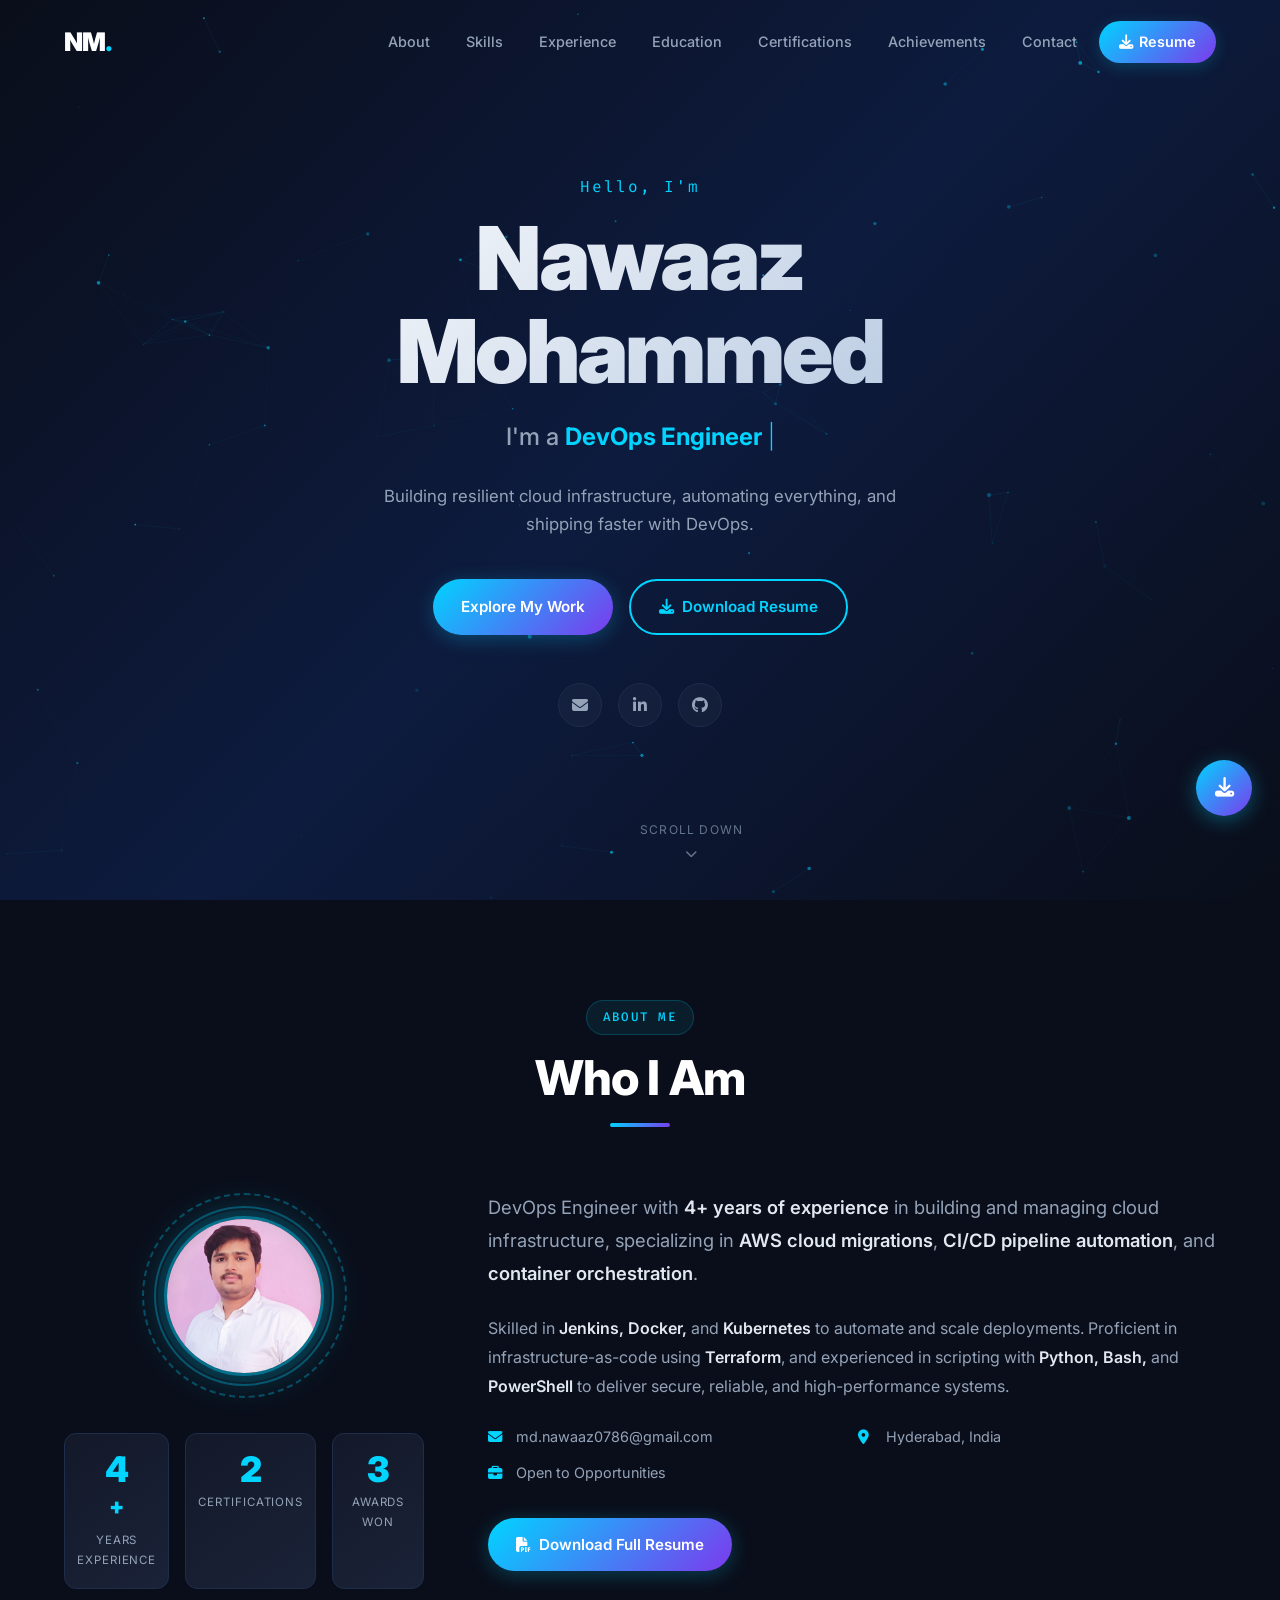
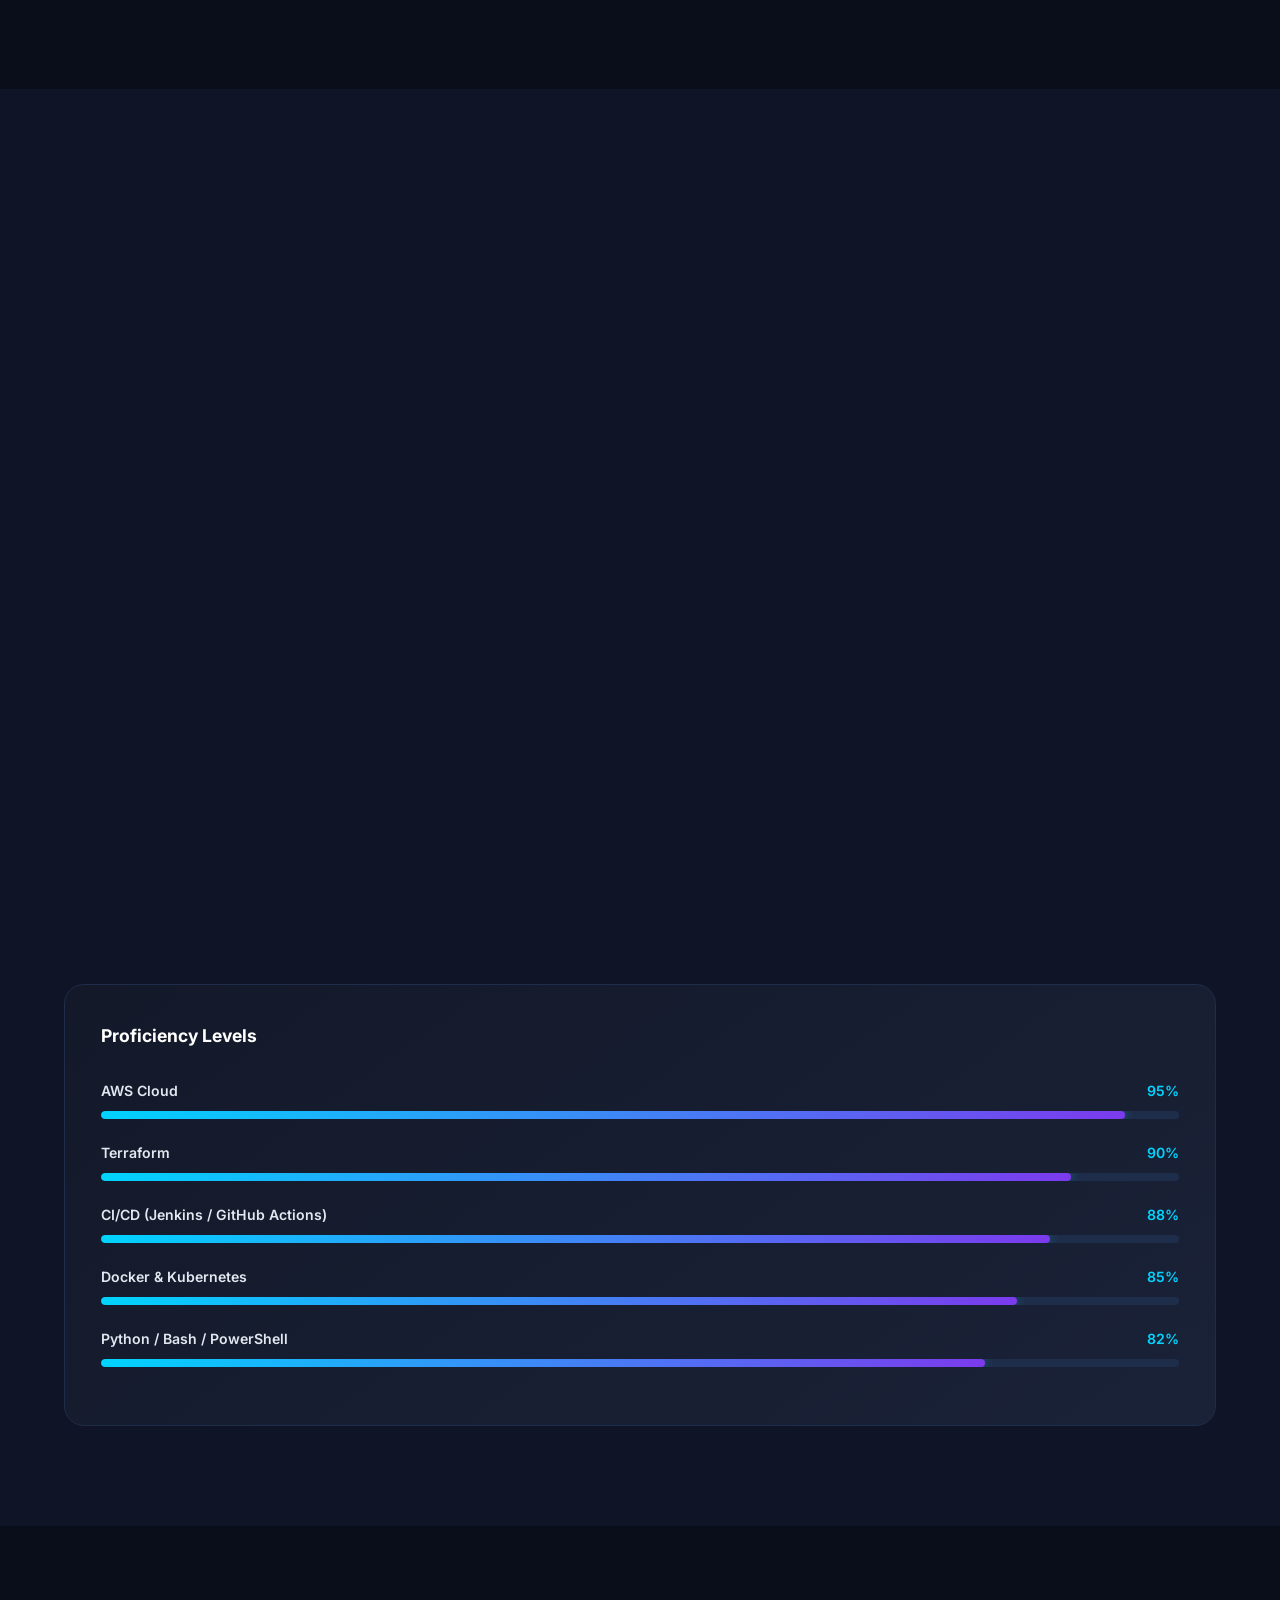
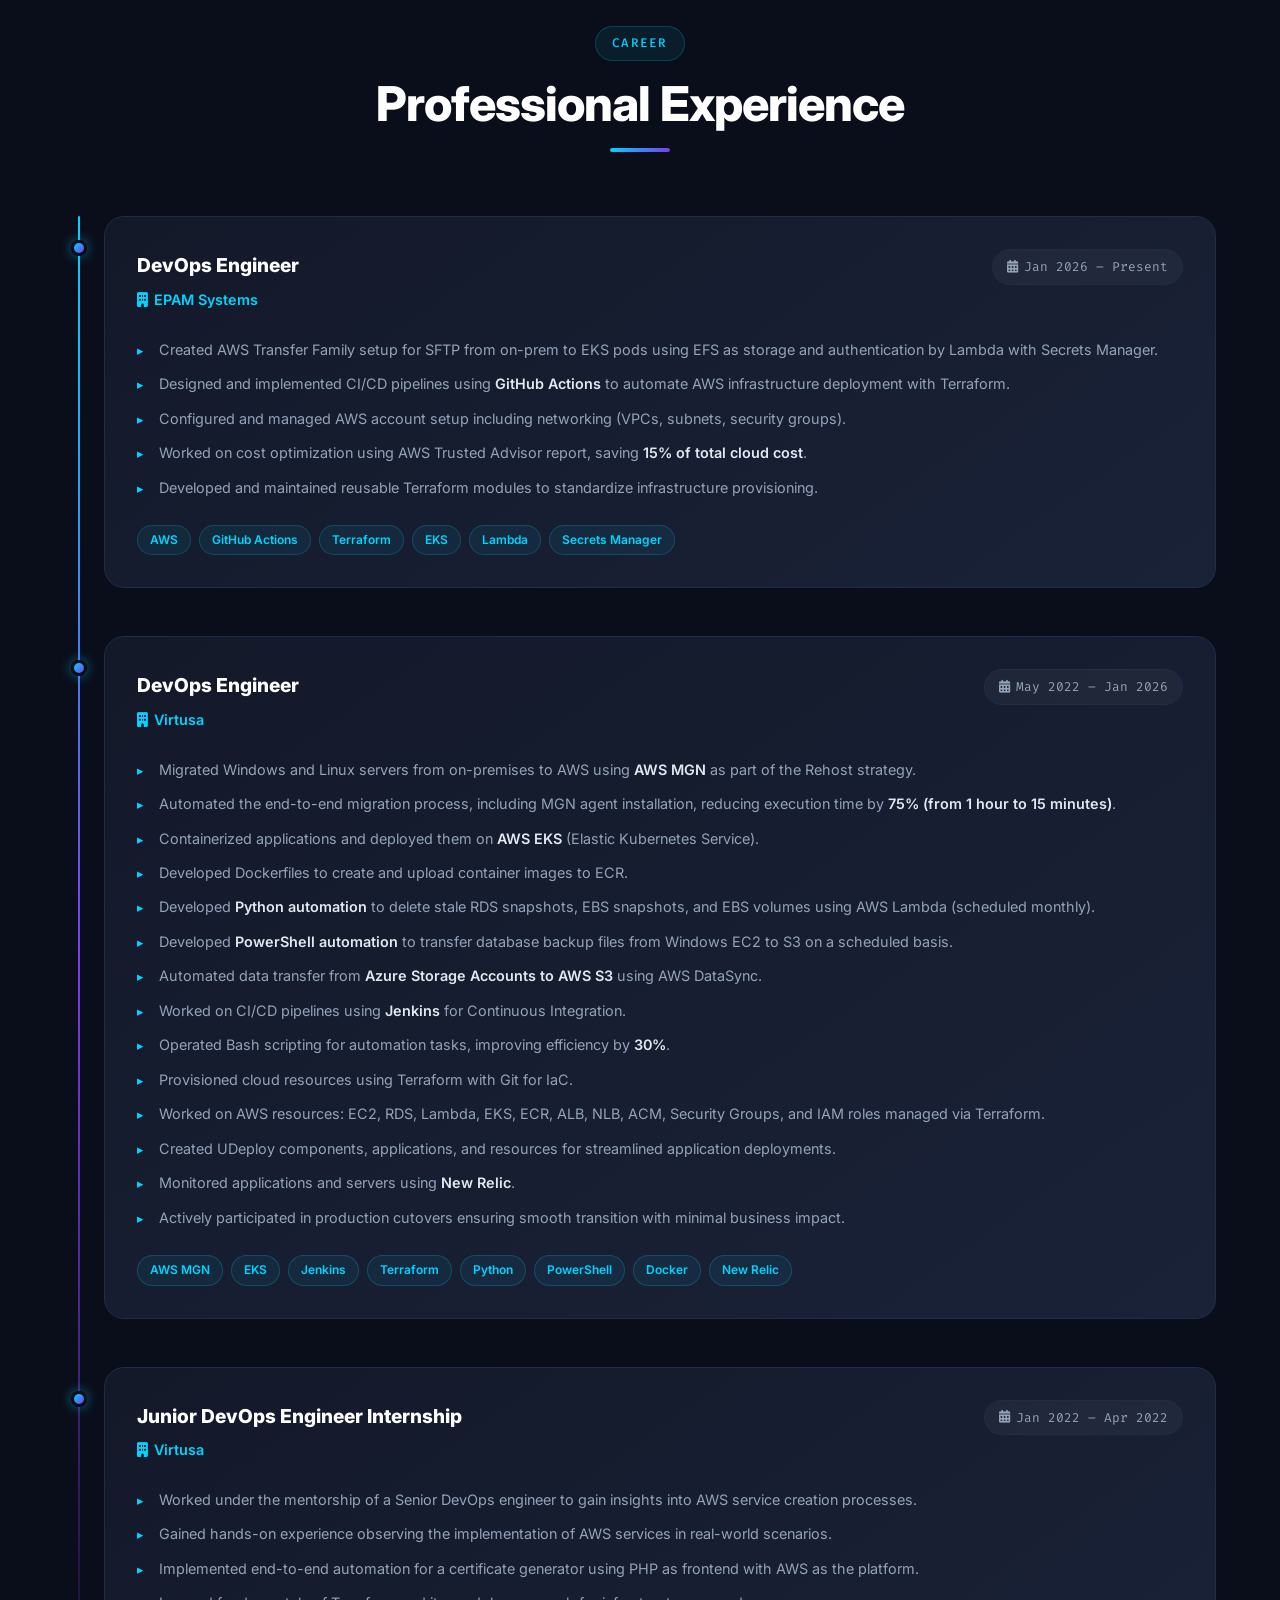
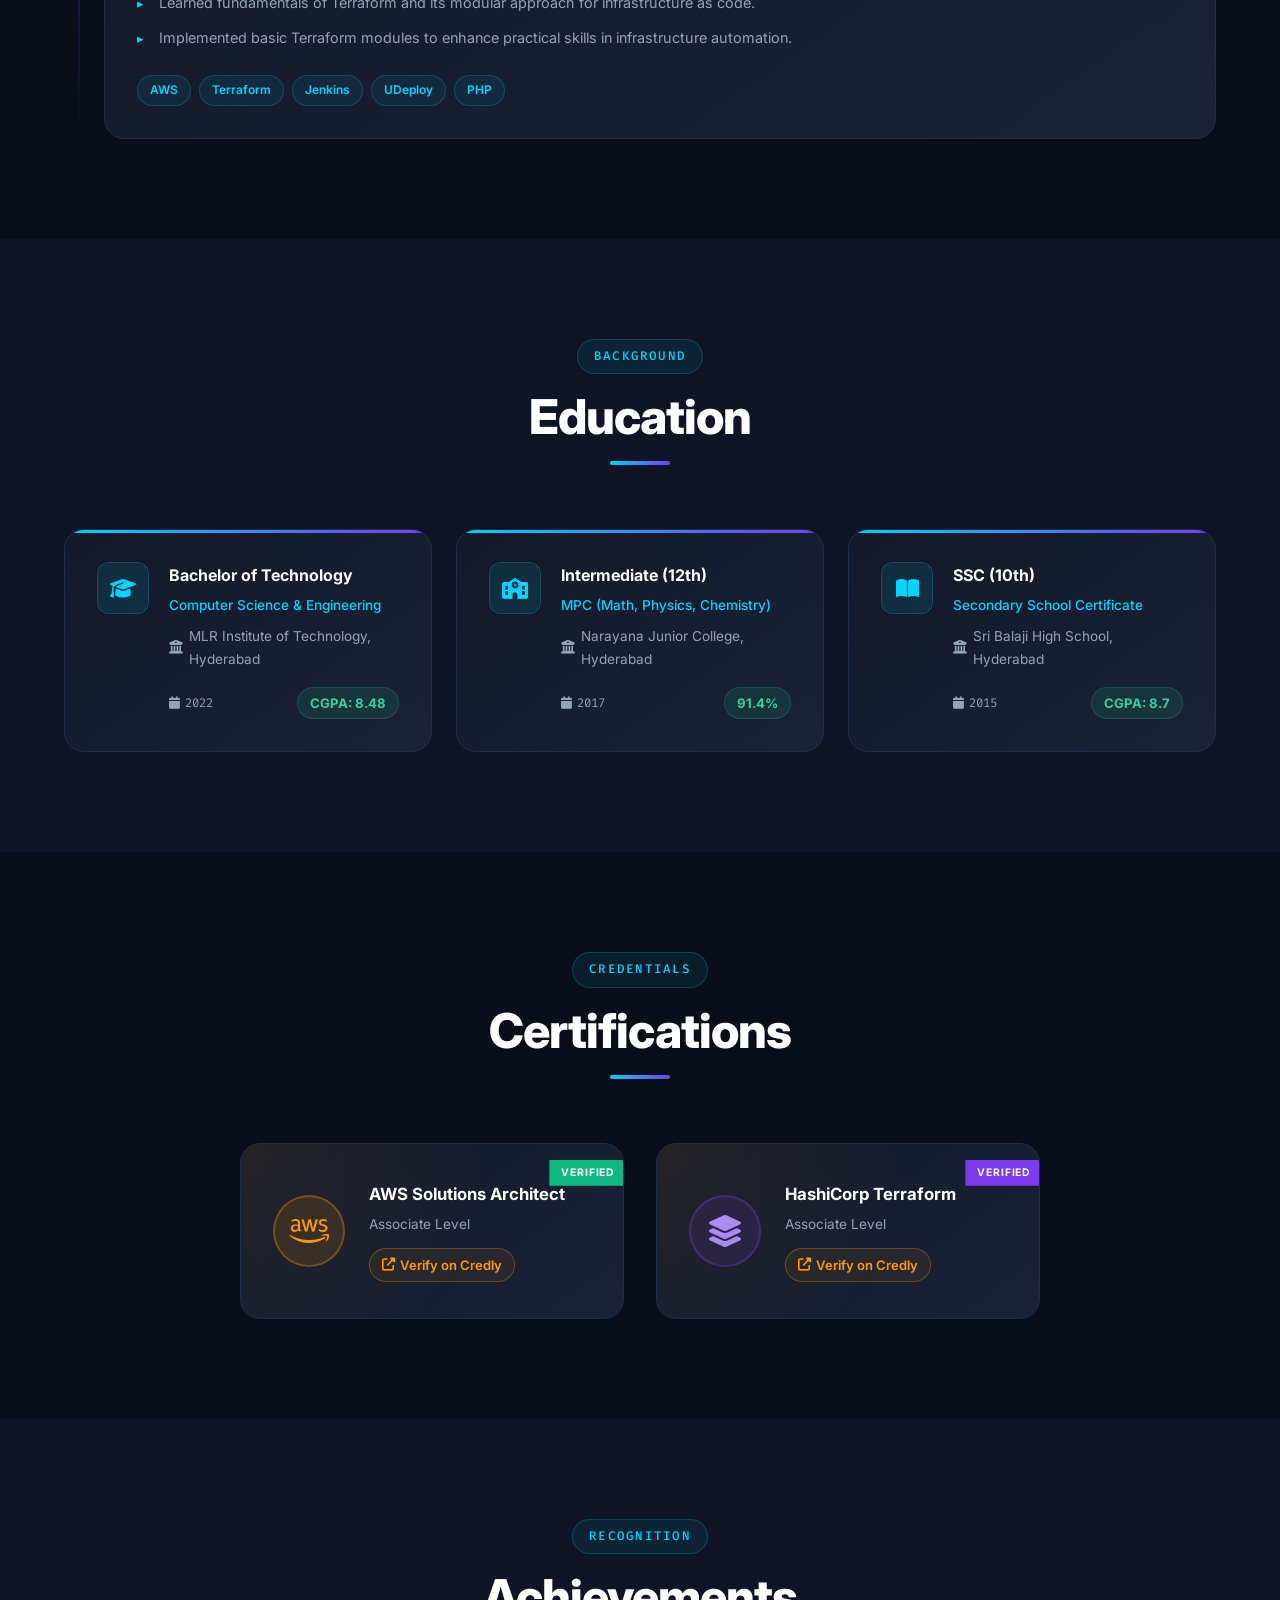
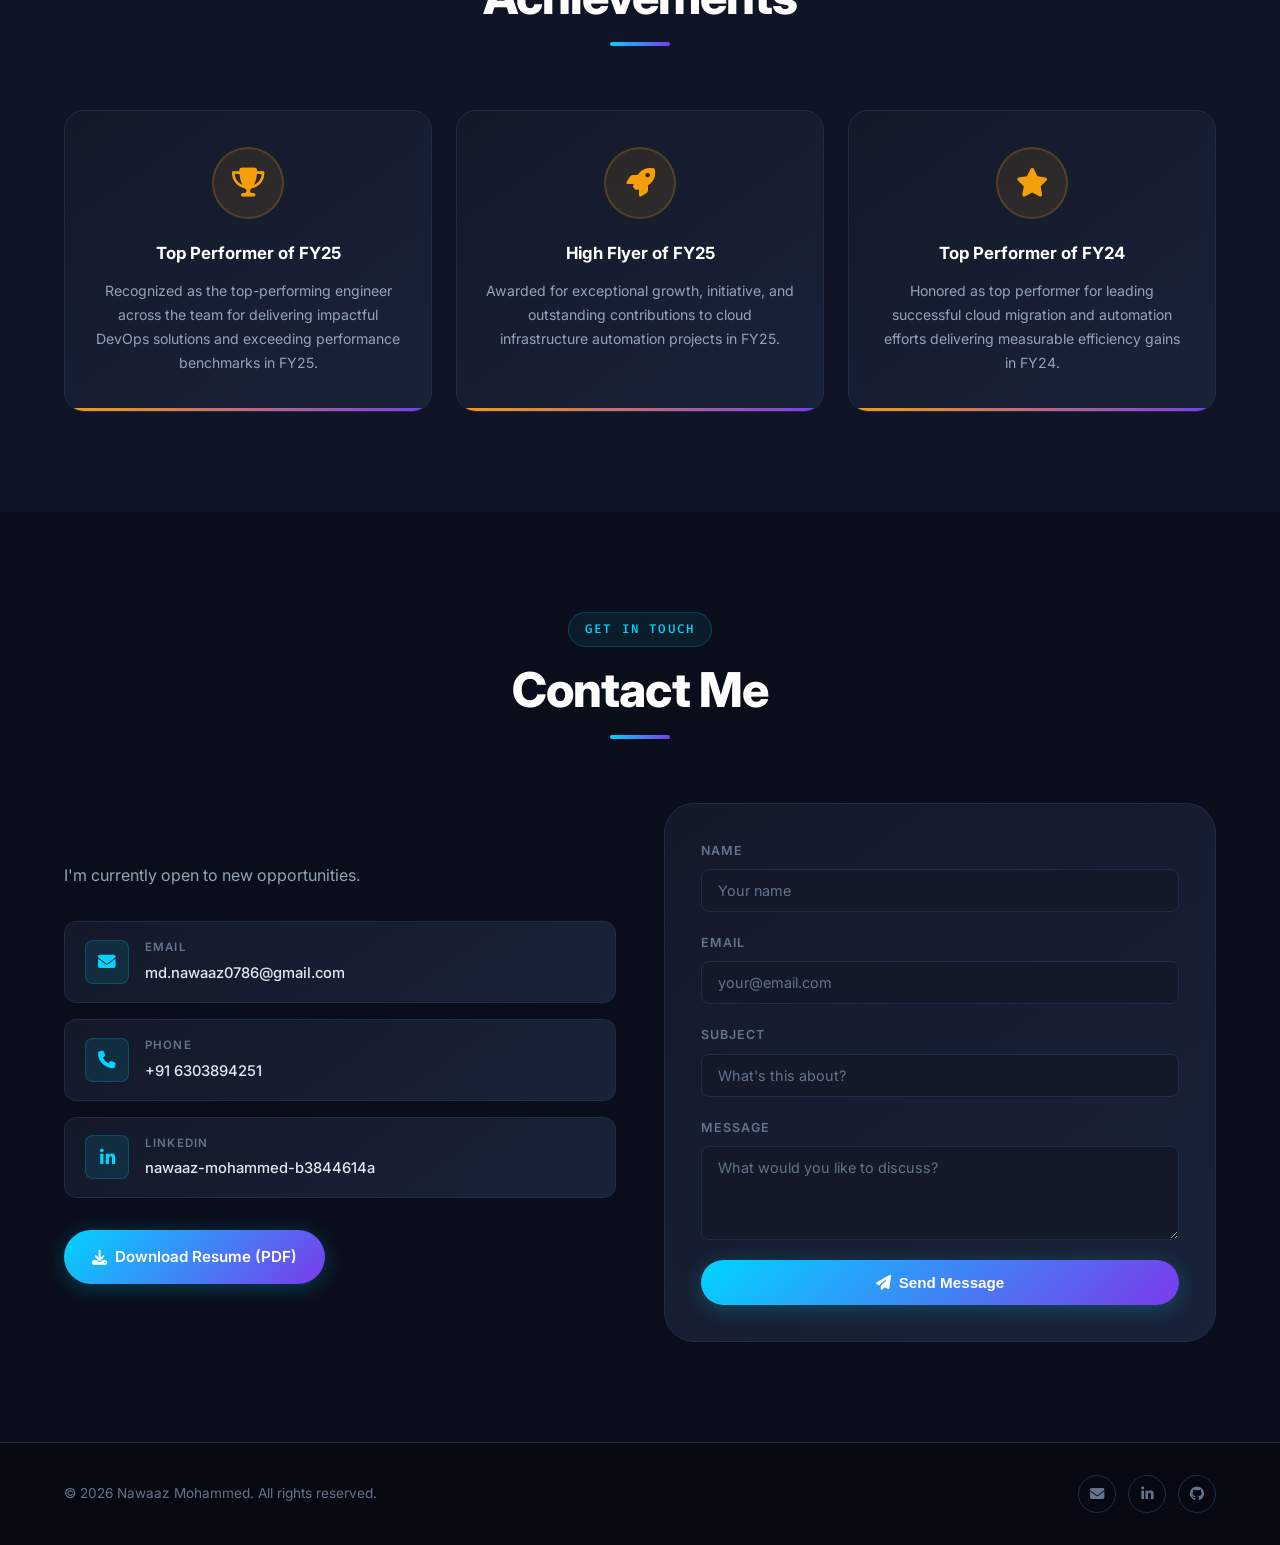
==== commit 4e2d16e6: "Added feature" ====
--- a/index.html
+++ b/index.html
@@ -73,7 +73,7 @@
         <a href="https://github.com/mohammednawaaz" target="_blank" rel="noopener noreferrer" aria-label="GitHub"><i class="fab fa-github"></i></a>
       </div>
     </div>
-    <div class="hero-scroll-hint">
+    <div class="hero-scroll-hint scroll-pulse">
       <span>Scroll Down</span>
       <i class="fas fa-chevron-down bounce"></i>
     </div>
@@ -475,7 +475,7 @@
       <div class="contact-grid">
         <div class="contact-info" data-aos>
           <p class="contact-intro">
-            I'm currently open to new opportunities. Whether it's a full-time role, a collaborative project, or just a chat about DevOps — feel free to reach out!
+            I'm currently open to new opportunities.
           </p>
           <div class="contact-items">
             <a href="mailto:md.nawaaz0786@gmail.com" class="contact-item">
--- a/css/style.css
+++ b/css/style.css
@@ -431,8 +431,14 @@
   animation: fadeUp 0.7s ease 1.4s forwards;
 }
 
+.scroll-pulse {
+  animation:
+    fadeUp 0.7s ease 1.4s forwards,
+    scrollPop 0.55s ease-in-out 2.2s 3;
+}
+
 .bounce {
-  animation: bounce 1.5s ease-in-out infinite;
+  animation: bounce 1.5s ease-in-out 4s infinite;
 }
 
 /* ============================================================
@@ -1384,6 +1390,13 @@
 @keyframes bounce {
   0%, 100% { transform: translateY(0); }
   50%       { transform: translateY(7px); }
+}
+
+@keyframes scrollPop {
+  0%   { transform: translateX(-50%) scale(1);    color: var(--clr-text-dim);  text-shadow: none; }
+  40%  { transform: translateX(-50%) scale(1.35); color: var(--clr-accent);    text-shadow: 0 0 18px rgba(0,212,255,0.7); }
+  70%  { transform: translateX(-50%) scale(1.18); color: var(--clr-accent);    text-shadow: 0 0 10px rgba(0,212,255,0.4); }
+  100% { transform: translateX(-50%) scale(1);    color: var(--clr-text-dim);  text-shadow: none; }
 }
 
 @keyframes ripple {
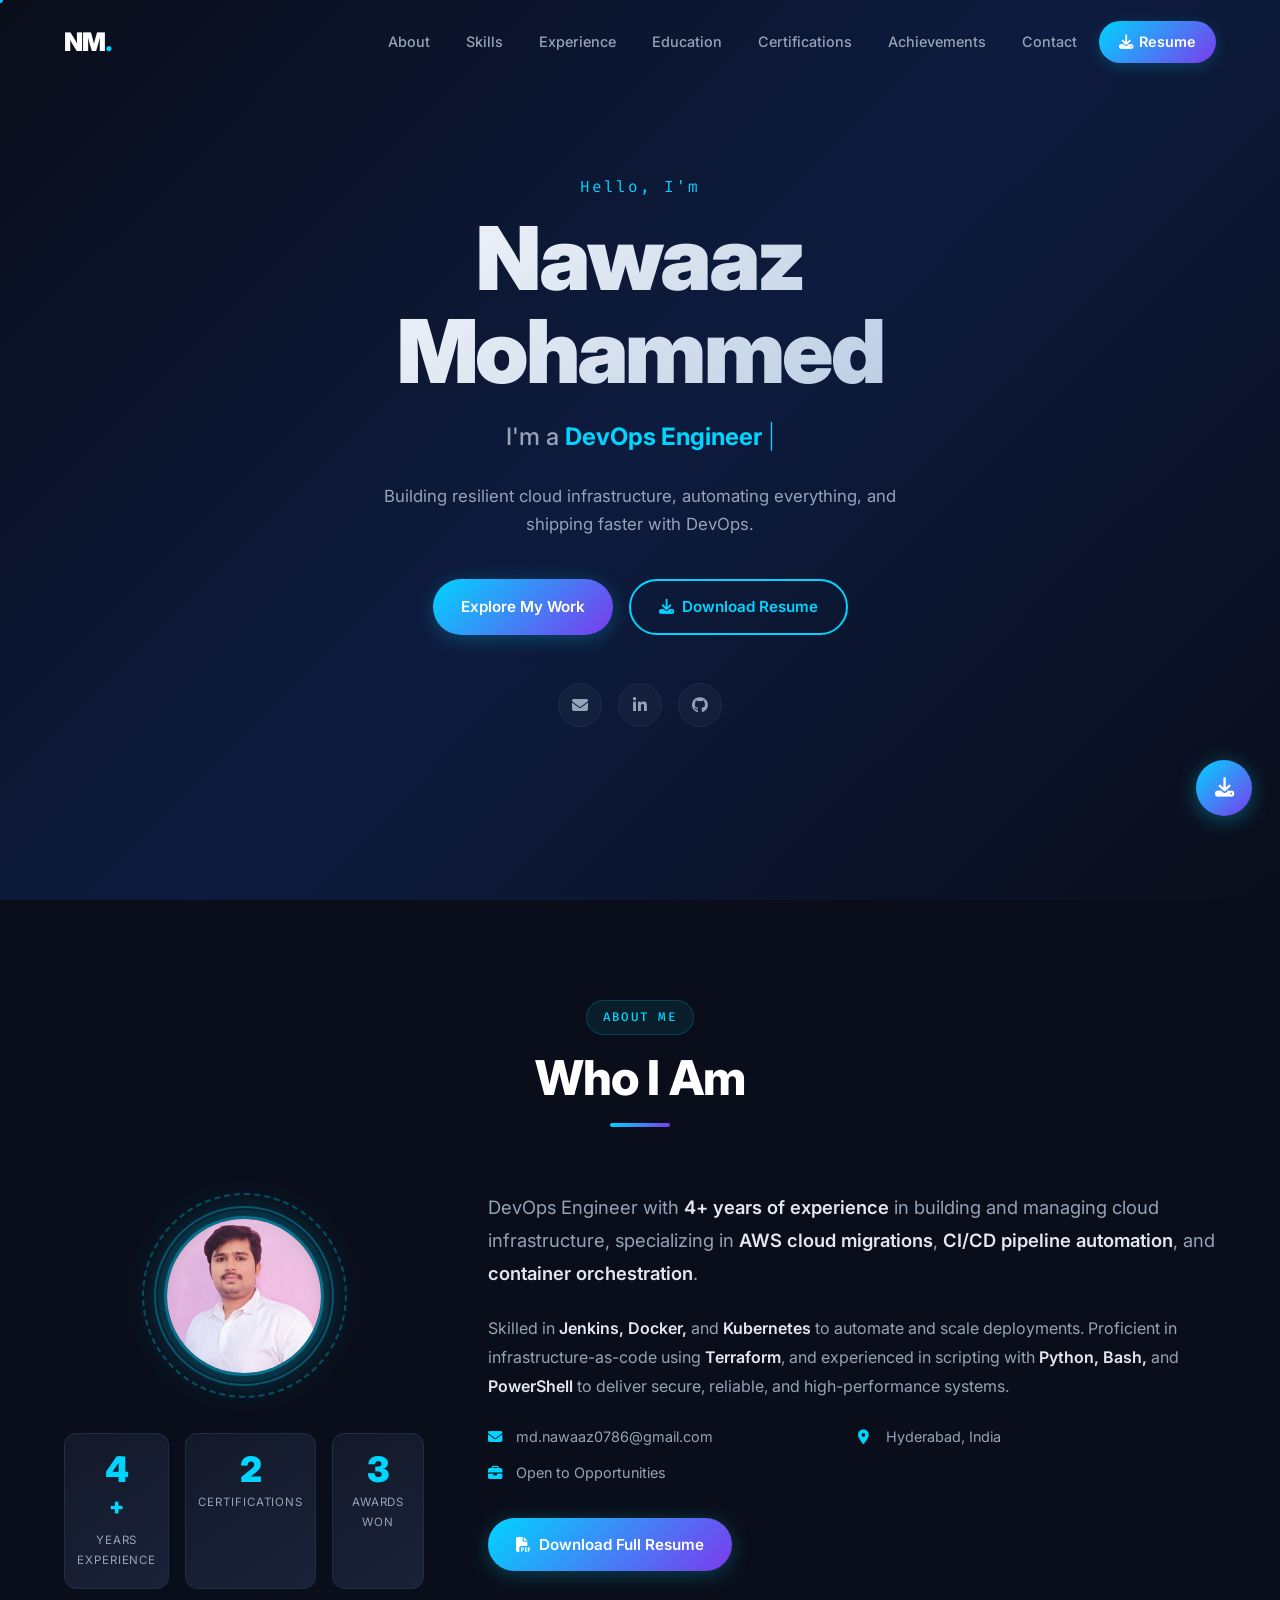
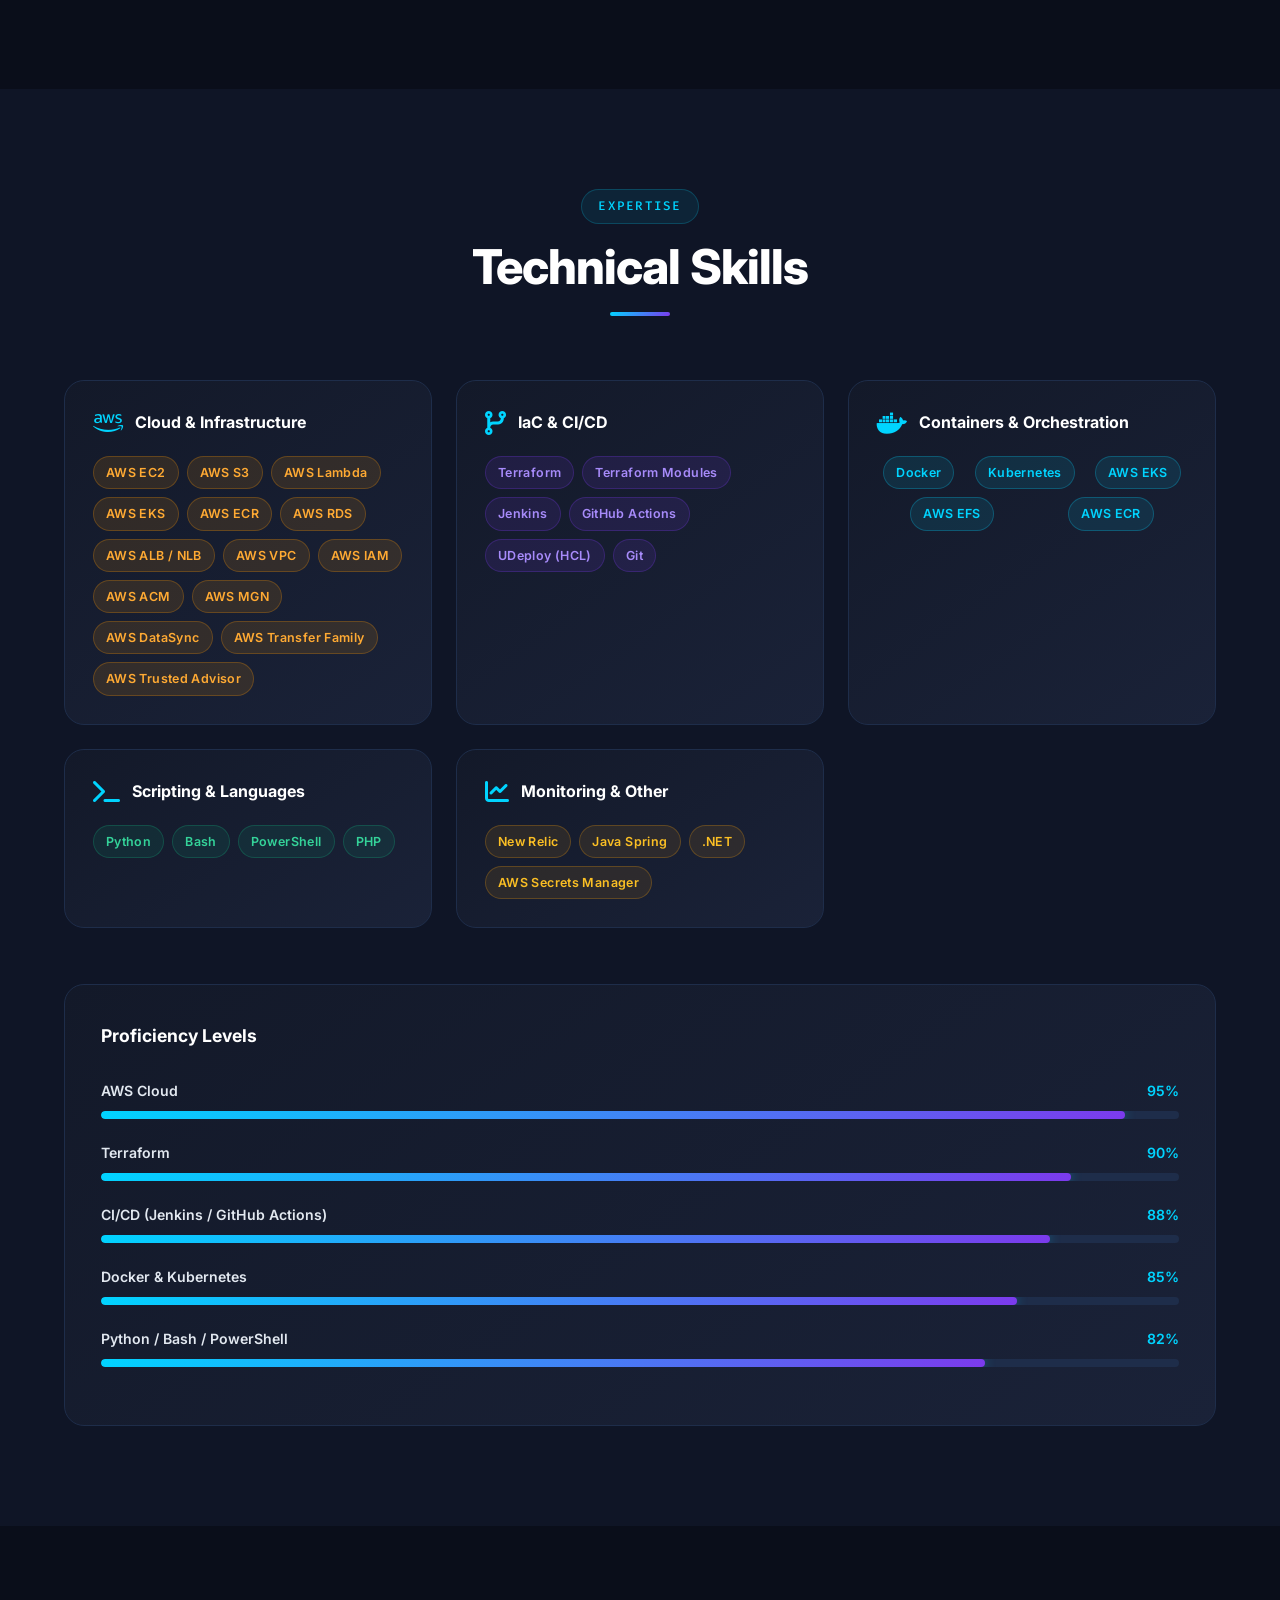
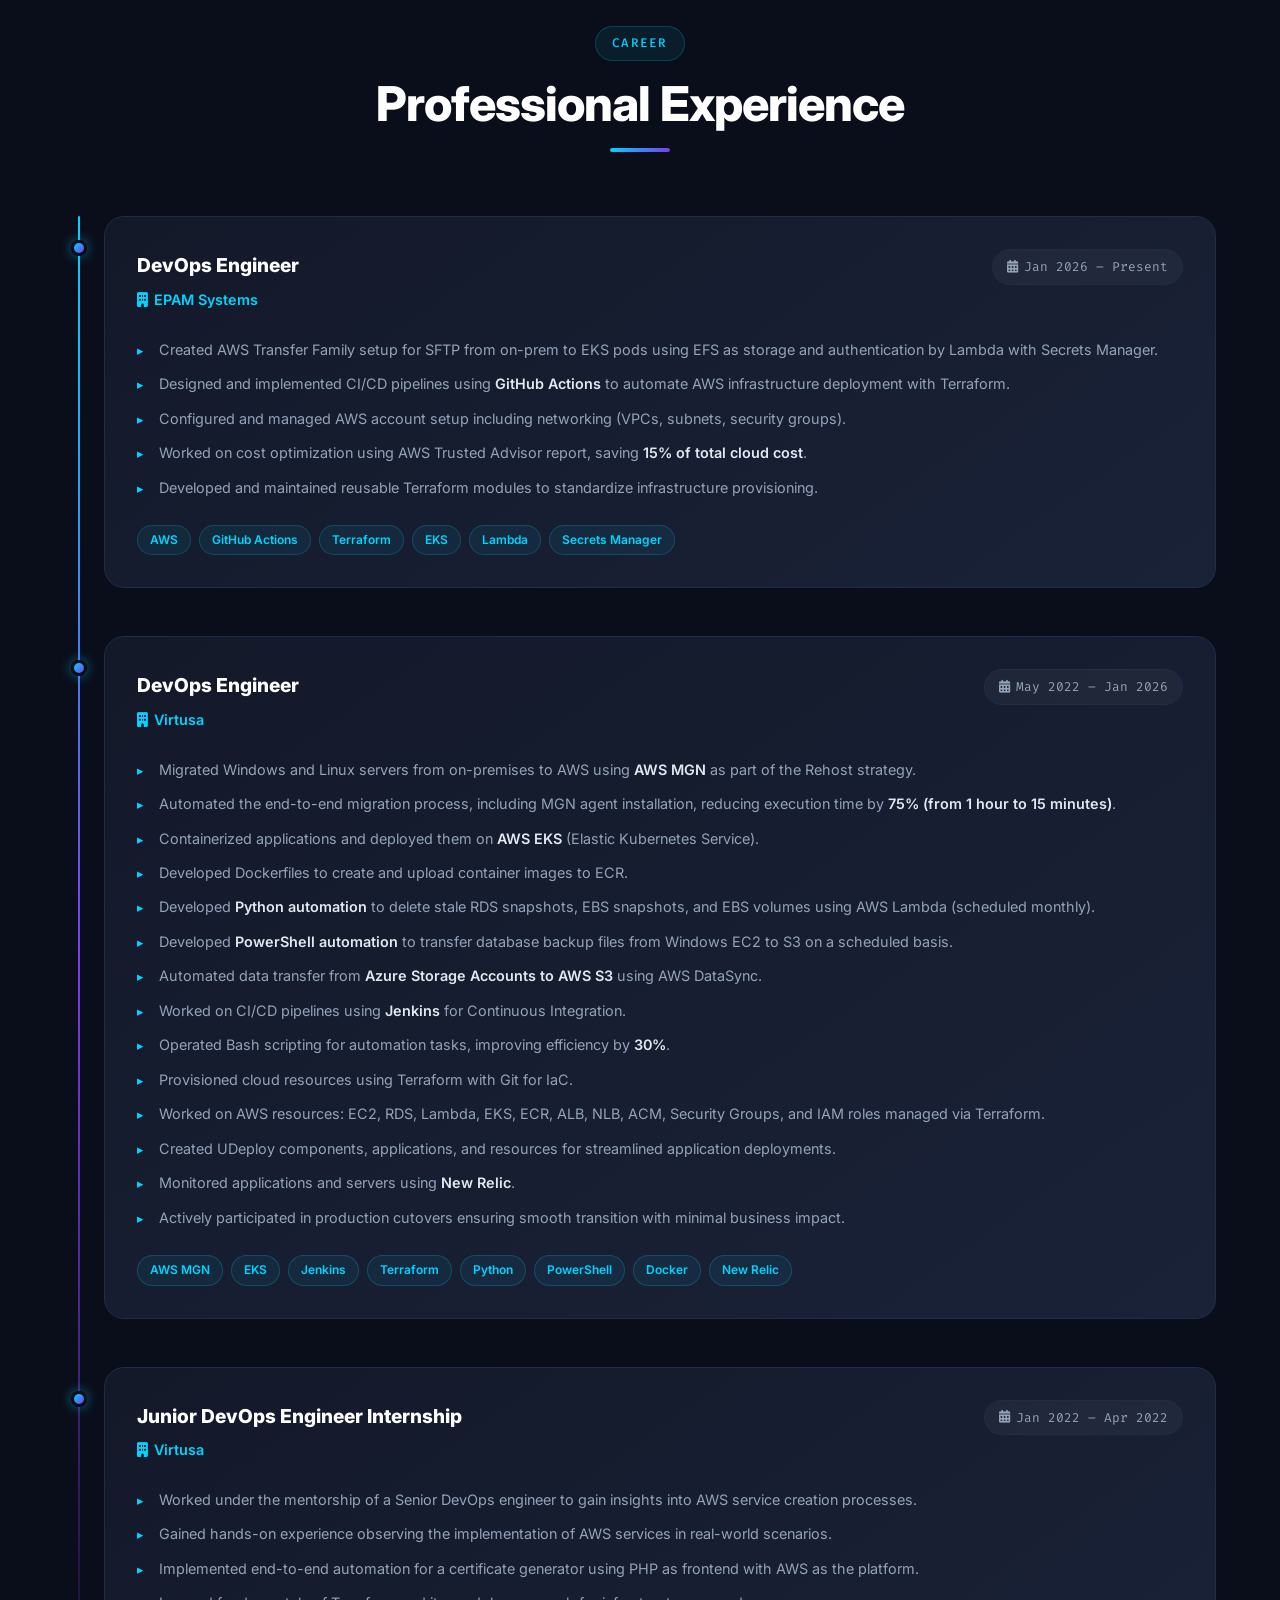
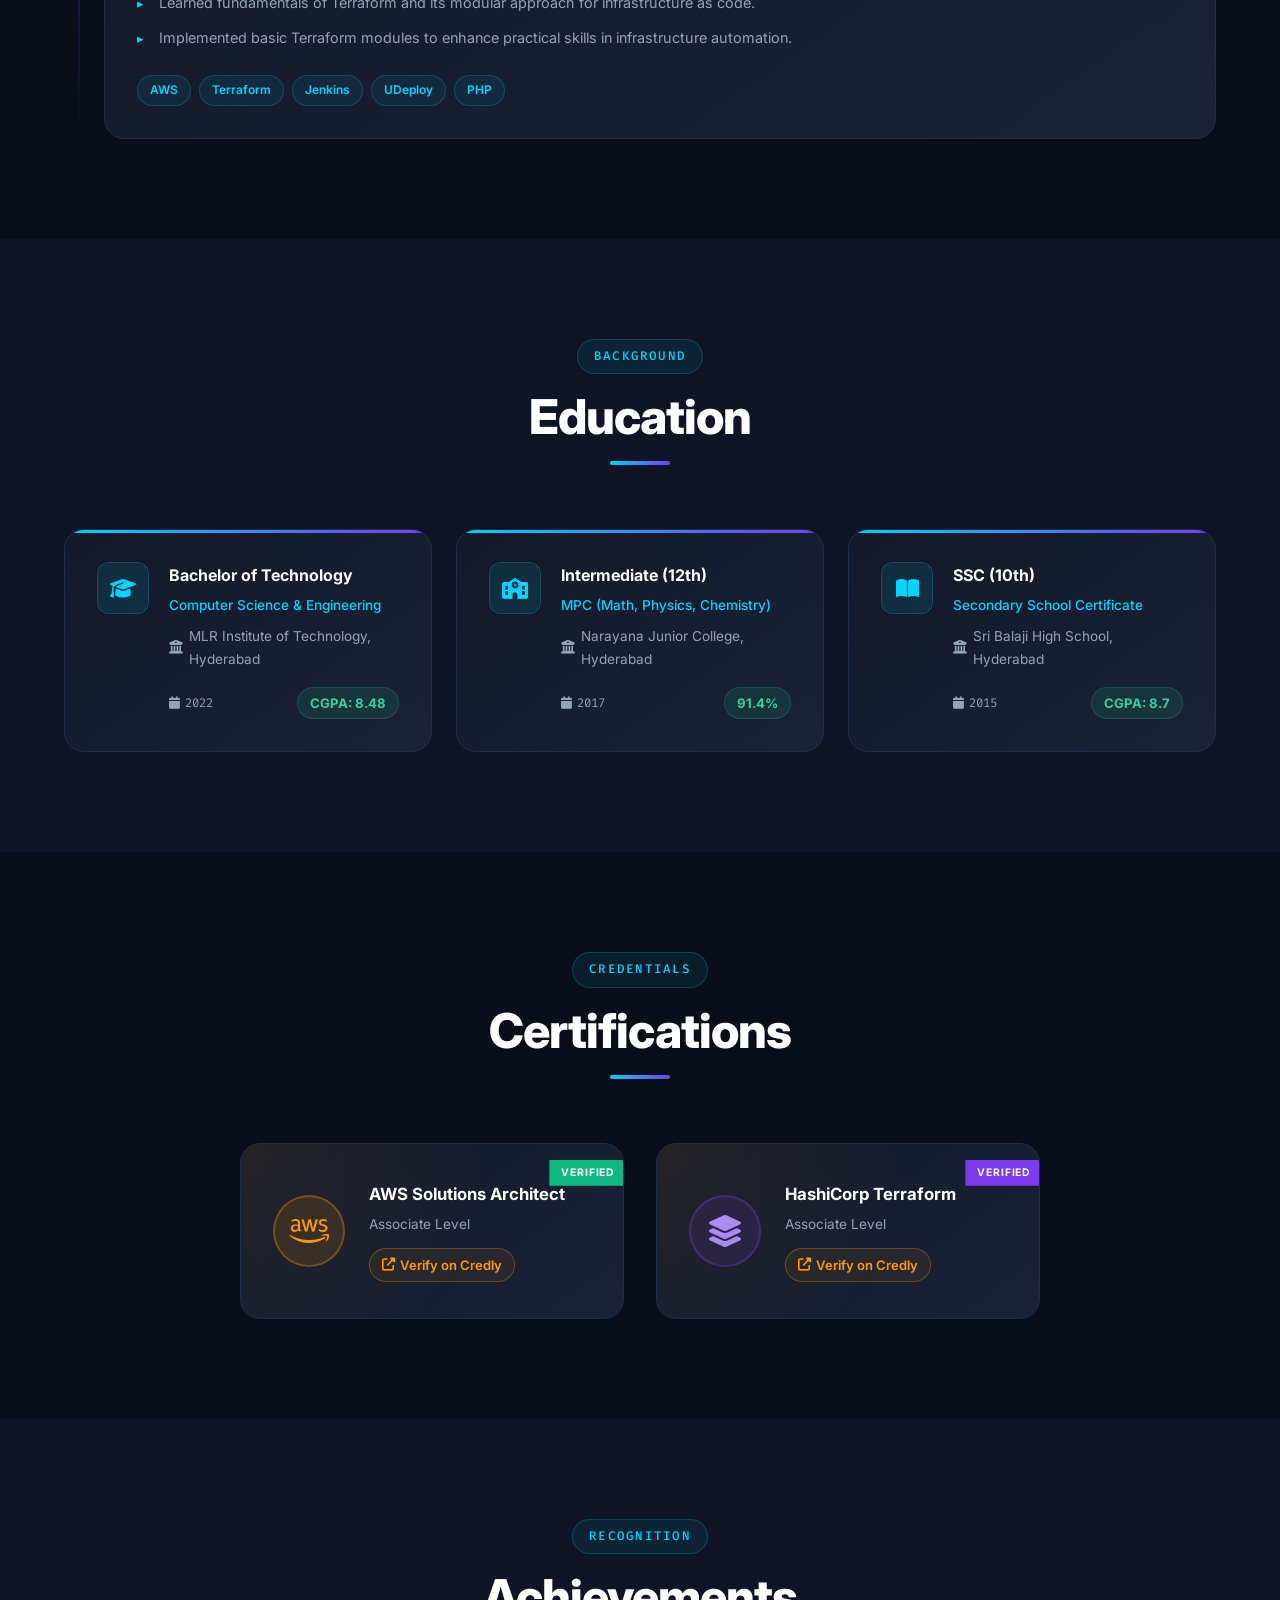
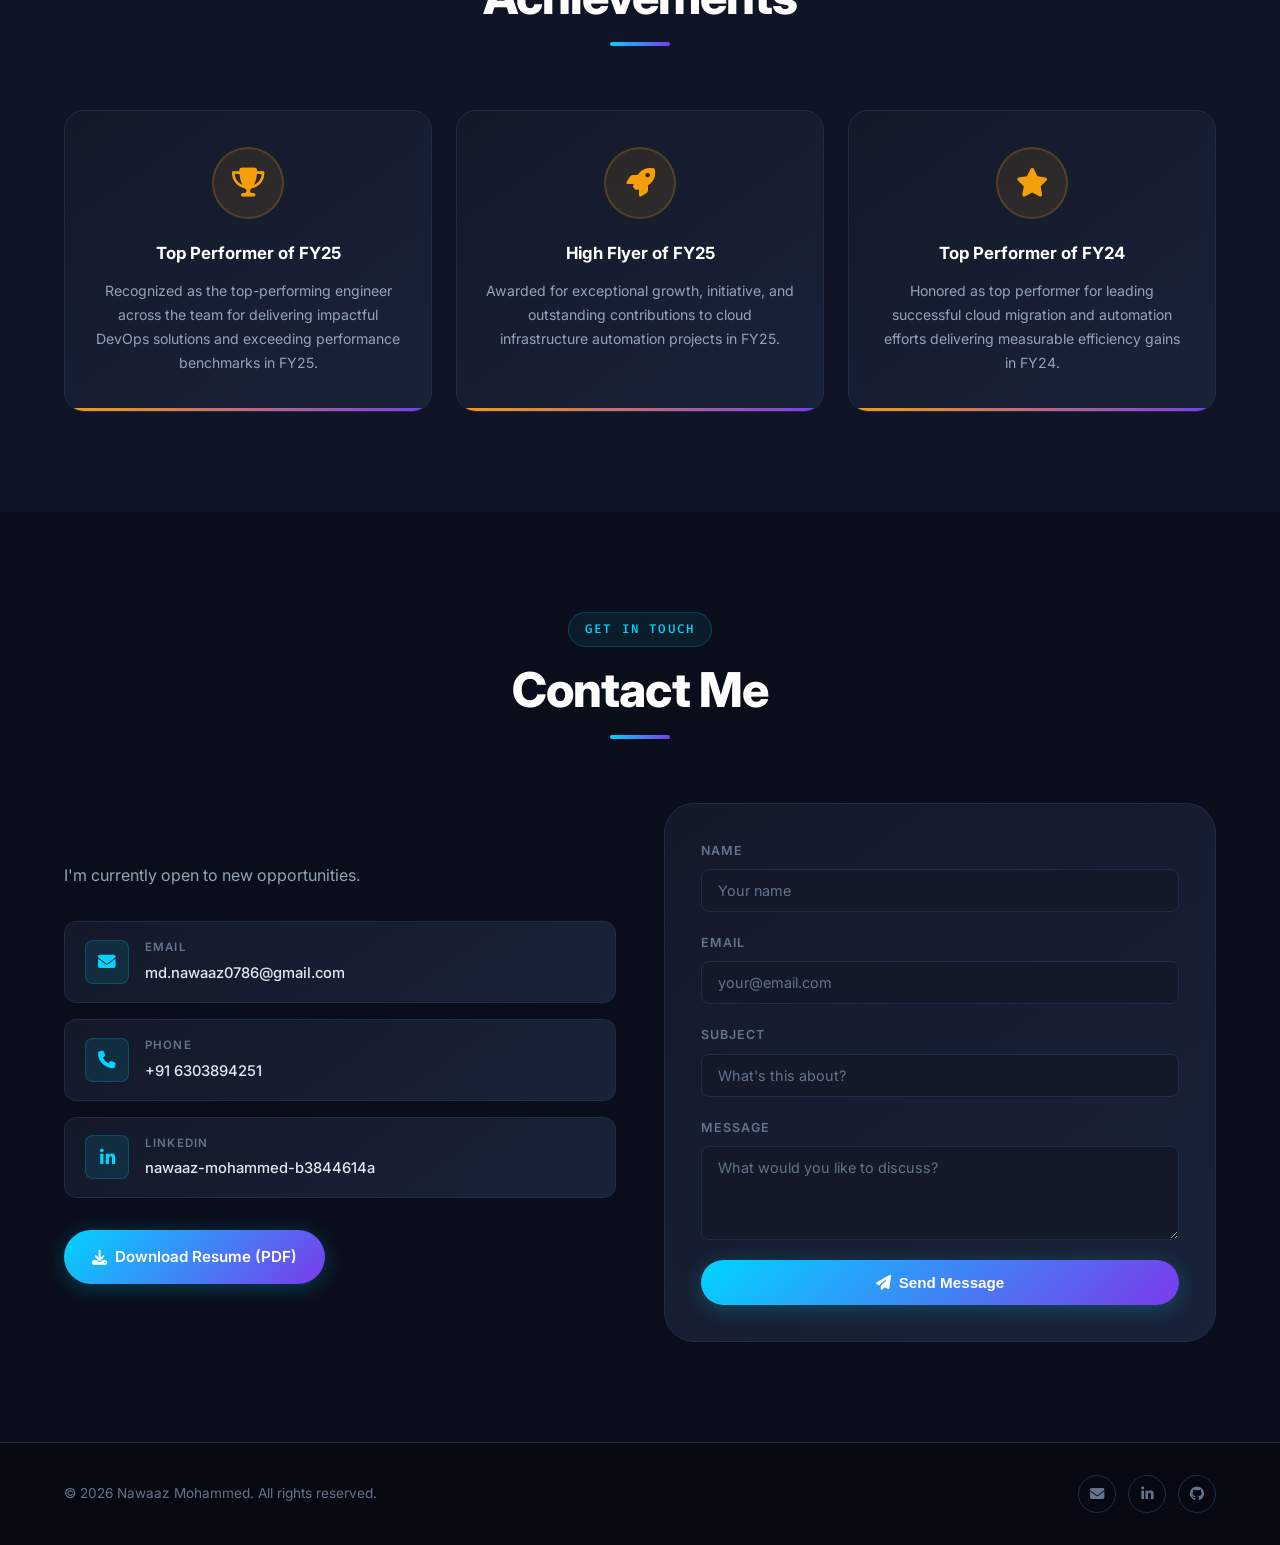
==== commit 26c8780c: "Added feature-2" ====
--- a/index.html
+++ b/index.html
@@ -73,7 +73,7 @@
         <a href="https://github.com/mohammednawaaz" target="_blank" rel="noopener noreferrer" aria-label="GitHub"><i class="fab fa-github"></i></a>
       </div>
     </div>
-    <div class="hero-scroll-hint scroll-pulse">
+    <div class="hero-scroll-hint">
       <span>Scroll Down</span>
       <i class="fas fa-chevron-down bounce"></i>
     </div>
--- a/css/style.css
+++ b/css/style.css
@@ -193,10 +193,10 @@
 }
 
 #navbar.scrolled {
-  background: rgba(10, 14, 26, 0.92);
-  backdrop-filter: blur(20px);
-  -webkit-backdrop-filter: blur(20px);
-  border-bottom: 1px solid var(--clr-border);
+  background: rgba(10, 14, 26, 0.4);
+  backdrop-filter: blur(12px);
+  -webkit-backdrop-filter: blur(12px);
+  border-bottom: 1px solid rgba(30, 45, 74, 0.4);
   padding: 14px 0;
   box-shadow: var(--shadow-md);
 }
@@ -432,9 +432,11 @@
 }
 
 .scroll-pulse {
-  animation:
-    fadeUp 0.7s ease 1.4s forwards,
-    scrollPop 0.55s ease-in-out 2.2s 3;
+  /* kept for backwards compat — pulse is now driven by .is-pulsing via JS */
+}
+
+.hero-scroll-hint.is-pulsing {
+  animation: scrollPulse 1.1s ease-in-out infinite;
 }
 
 .bounce {
@@ -1393,10 +1395,12 @@
 }
 
 @keyframes scrollPop {
-  0%   { transform: translateX(-50%) scale(1);    color: var(--clr-text-dim);  text-shadow: none; }
-  40%  { transform: translateX(-50%) scale(1.35); color: var(--clr-accent);    text-shadow: 0 0 18px rgba(0,212,255,0.7); }
-  70%  { transform: translateX(-50%) scale(1.18); color: var(--clr-accent);    text-shadow: 0 0 10px rgba(0,212,255,0.4); }
-  100% { transform: translateX(-50%) scale(1);    color: var(--clr-text-dim);  text-shadow: none; }
+  /* legacy — no longer used */
+}
+
+@keyframes scrollPulse {
+  0%, 100% { opacity: 1;   }
+  50%       { opacity: 0.25; }
 }
 
 @keyframes ripple {
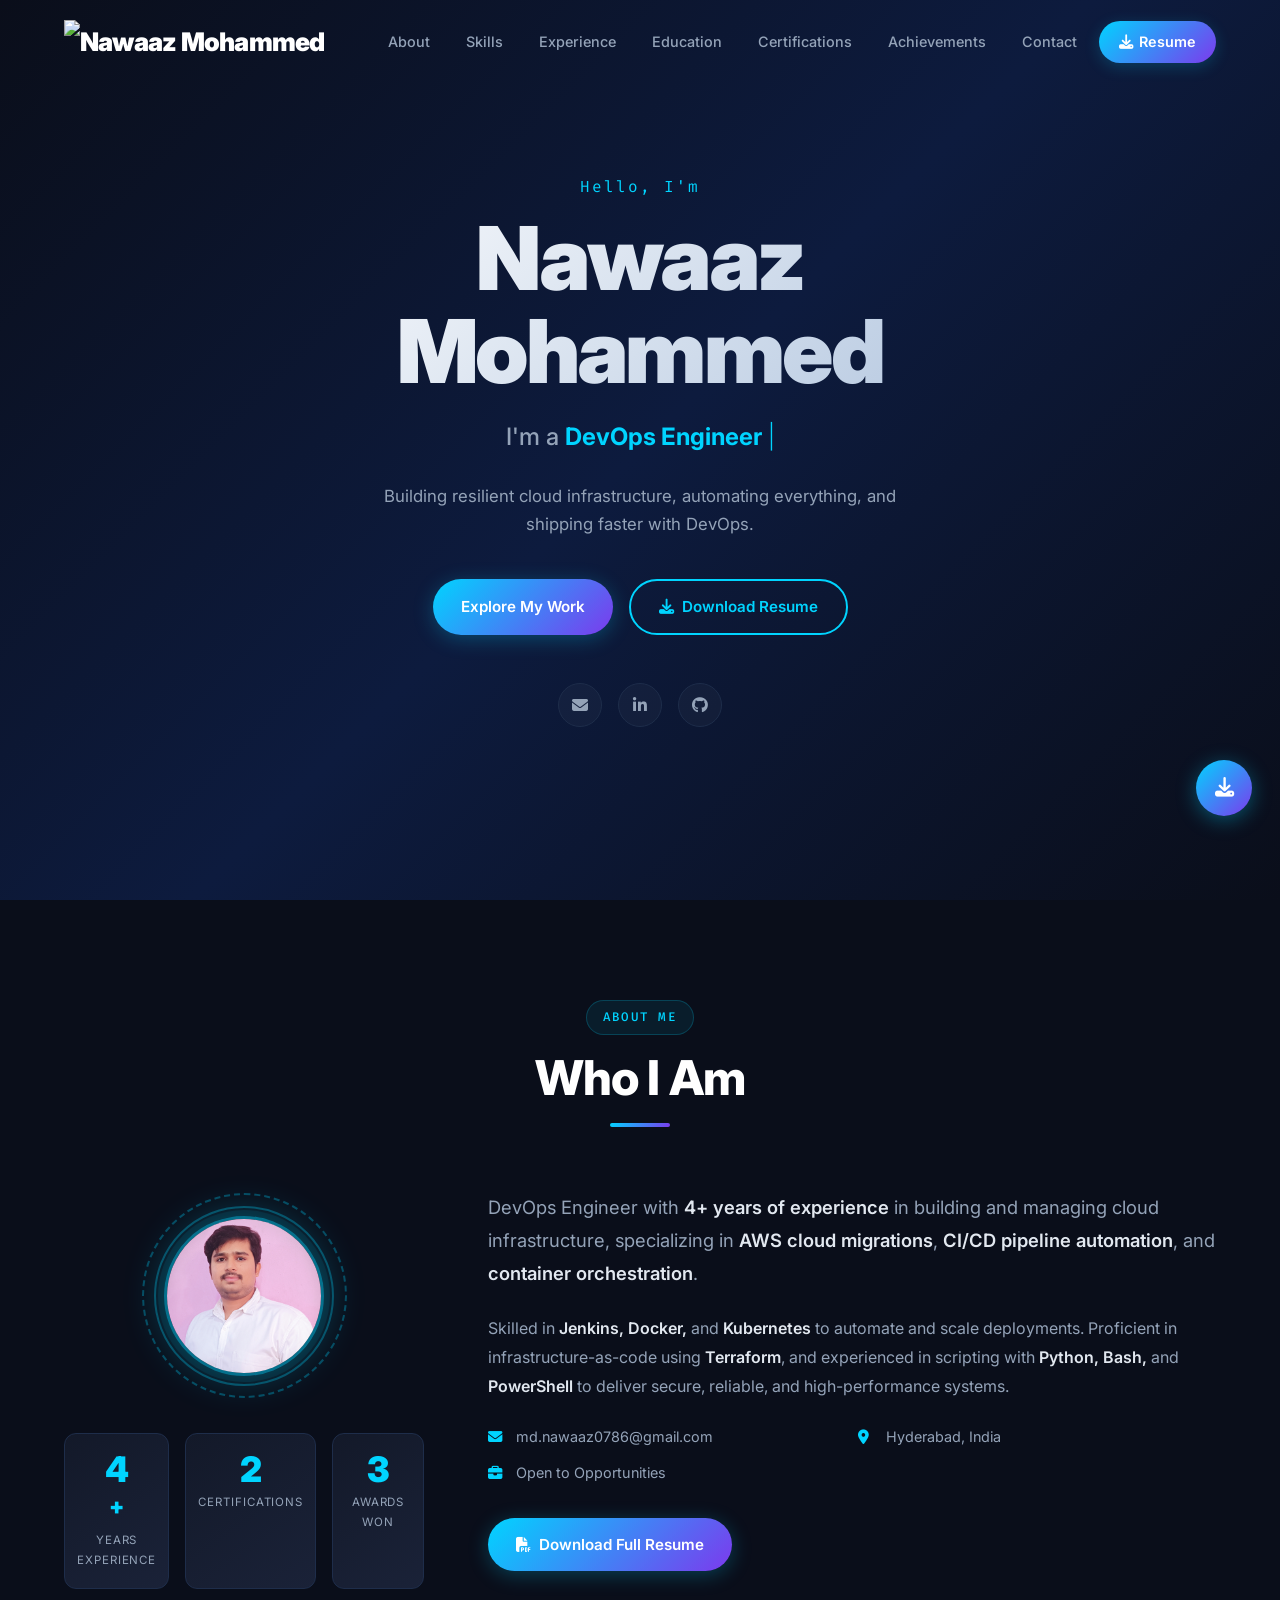
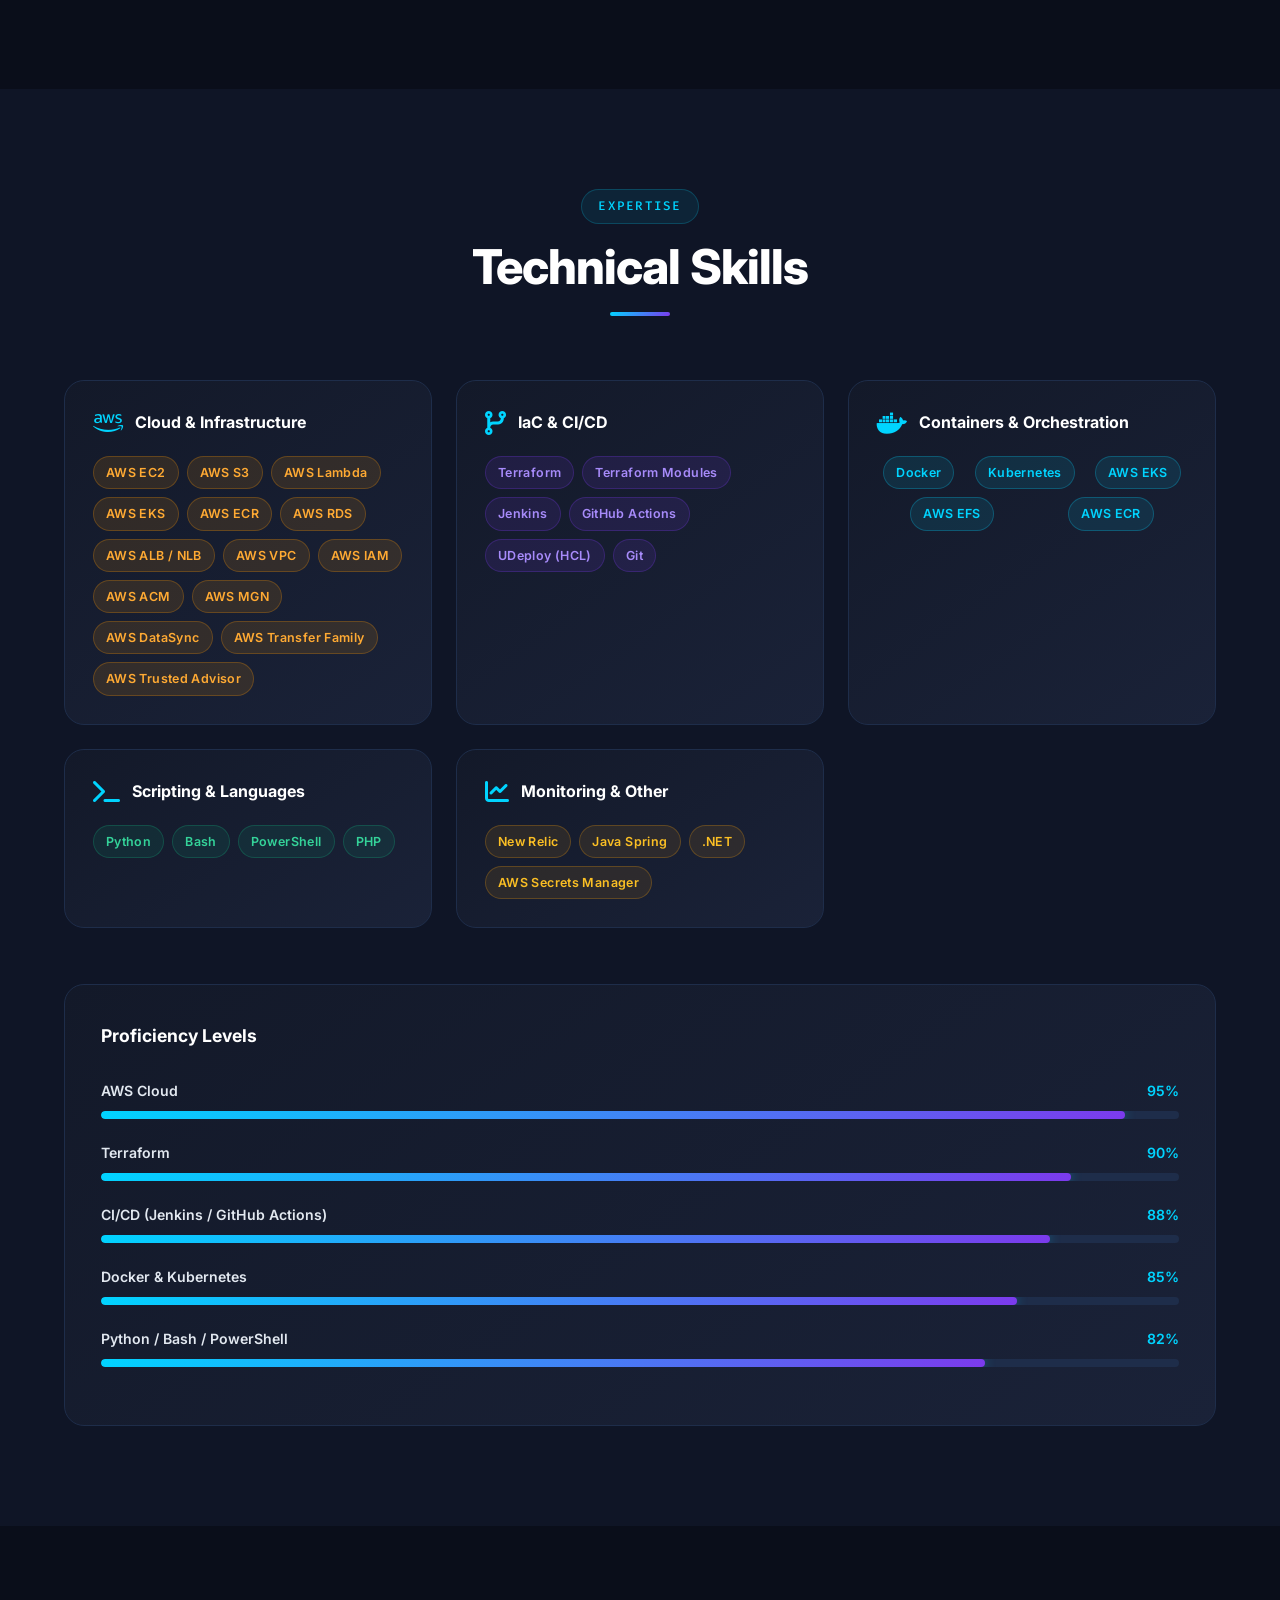
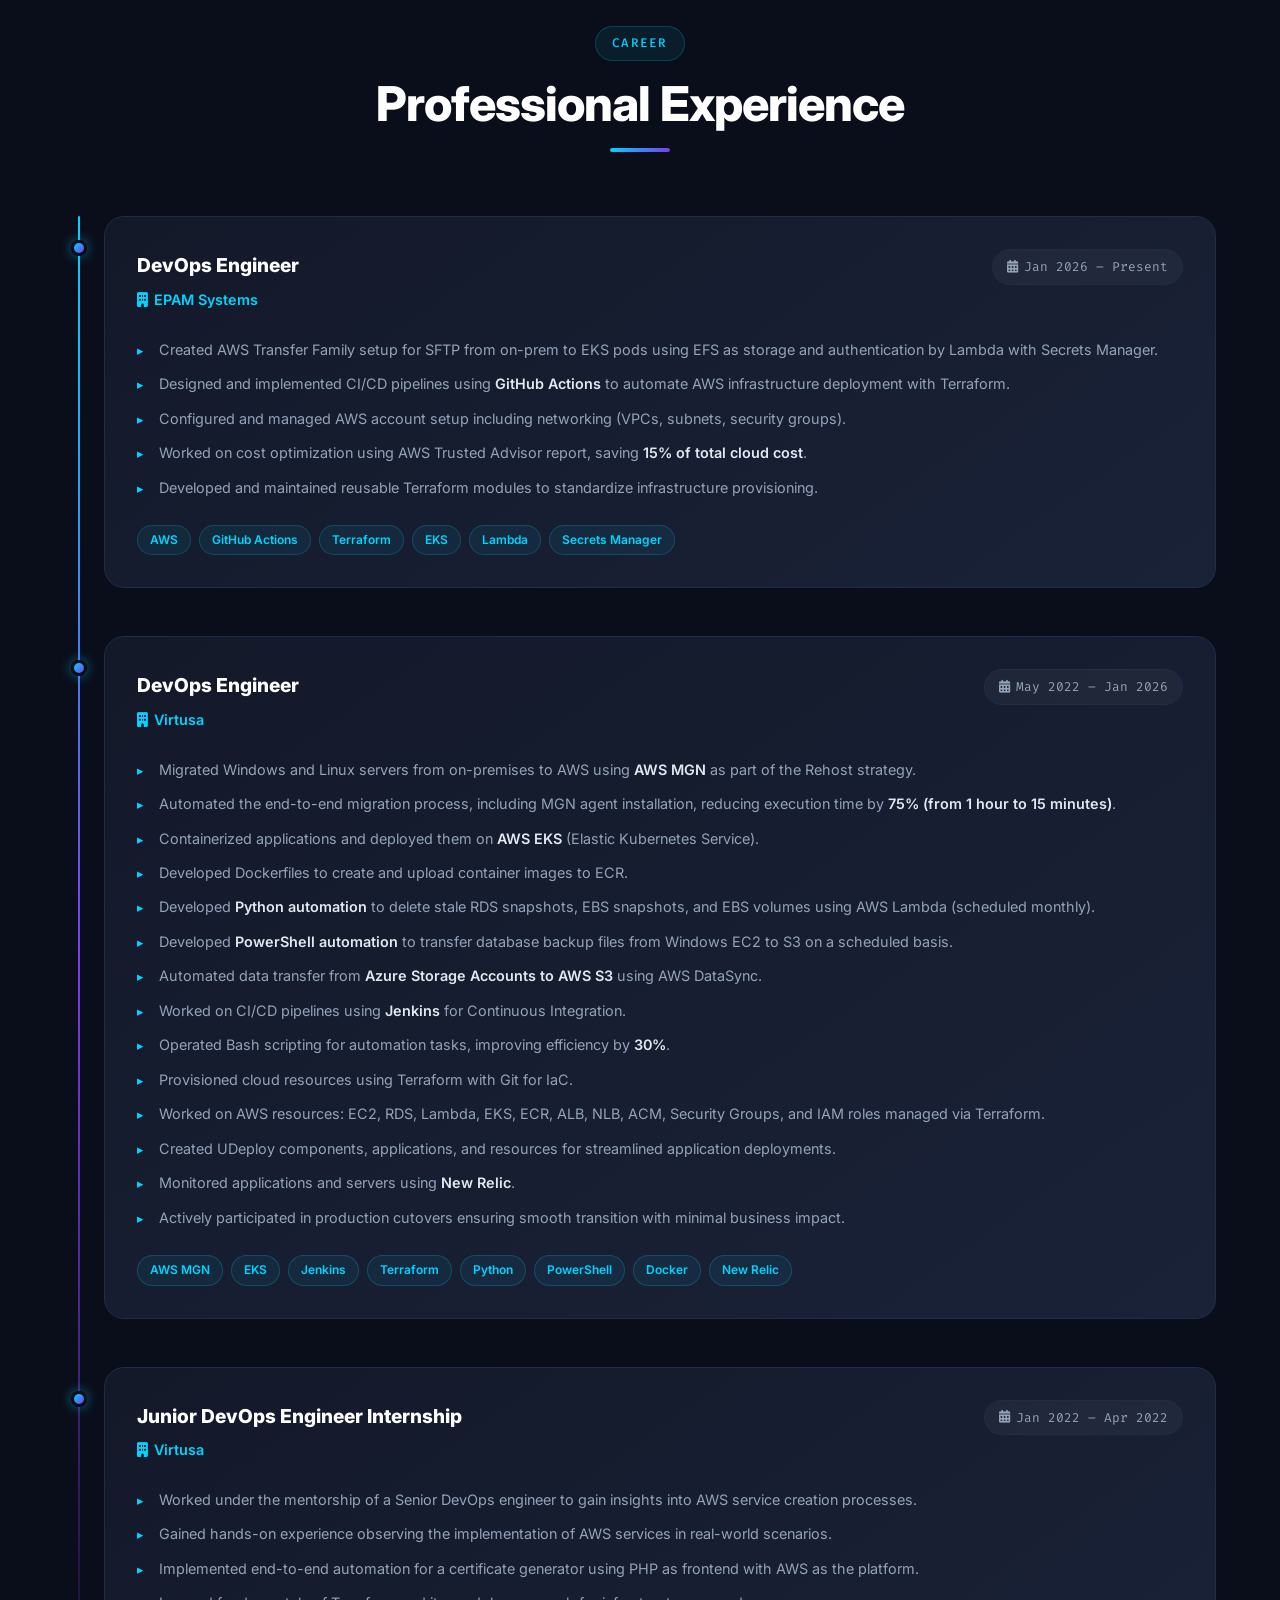
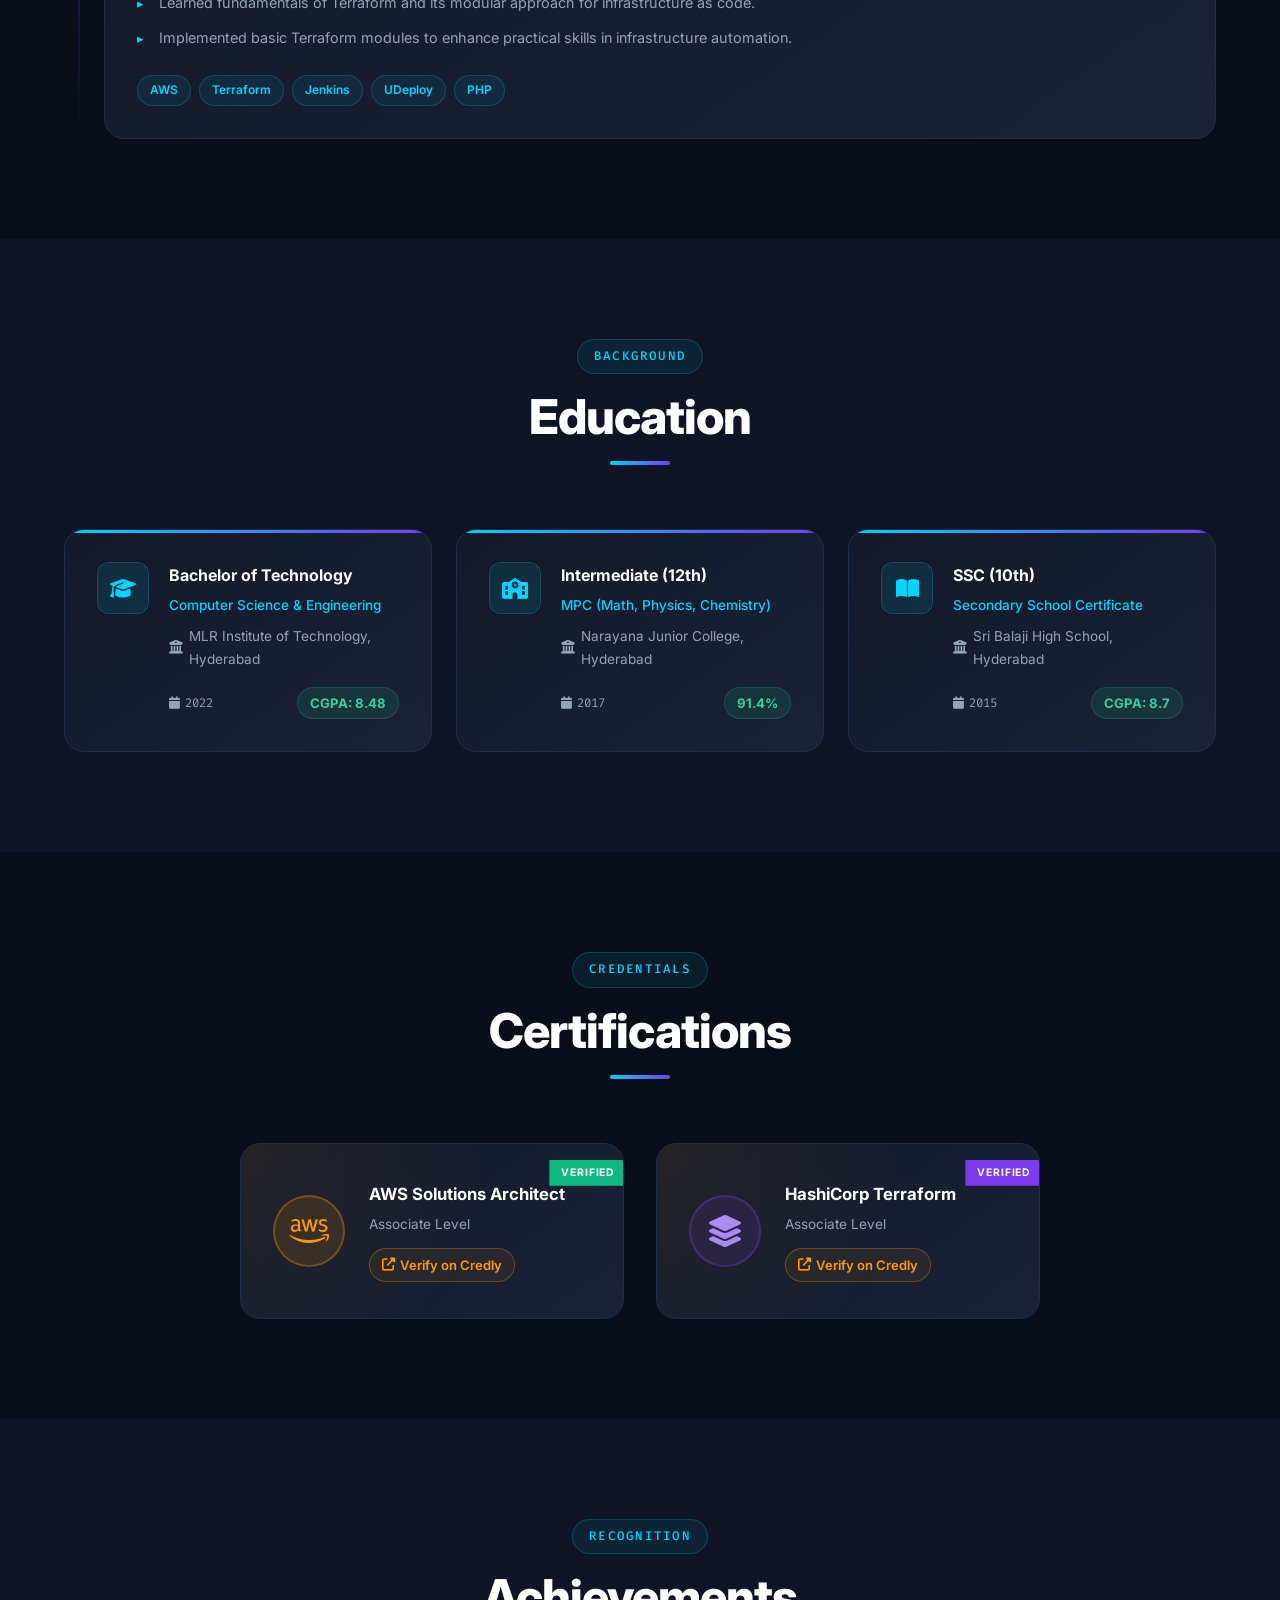
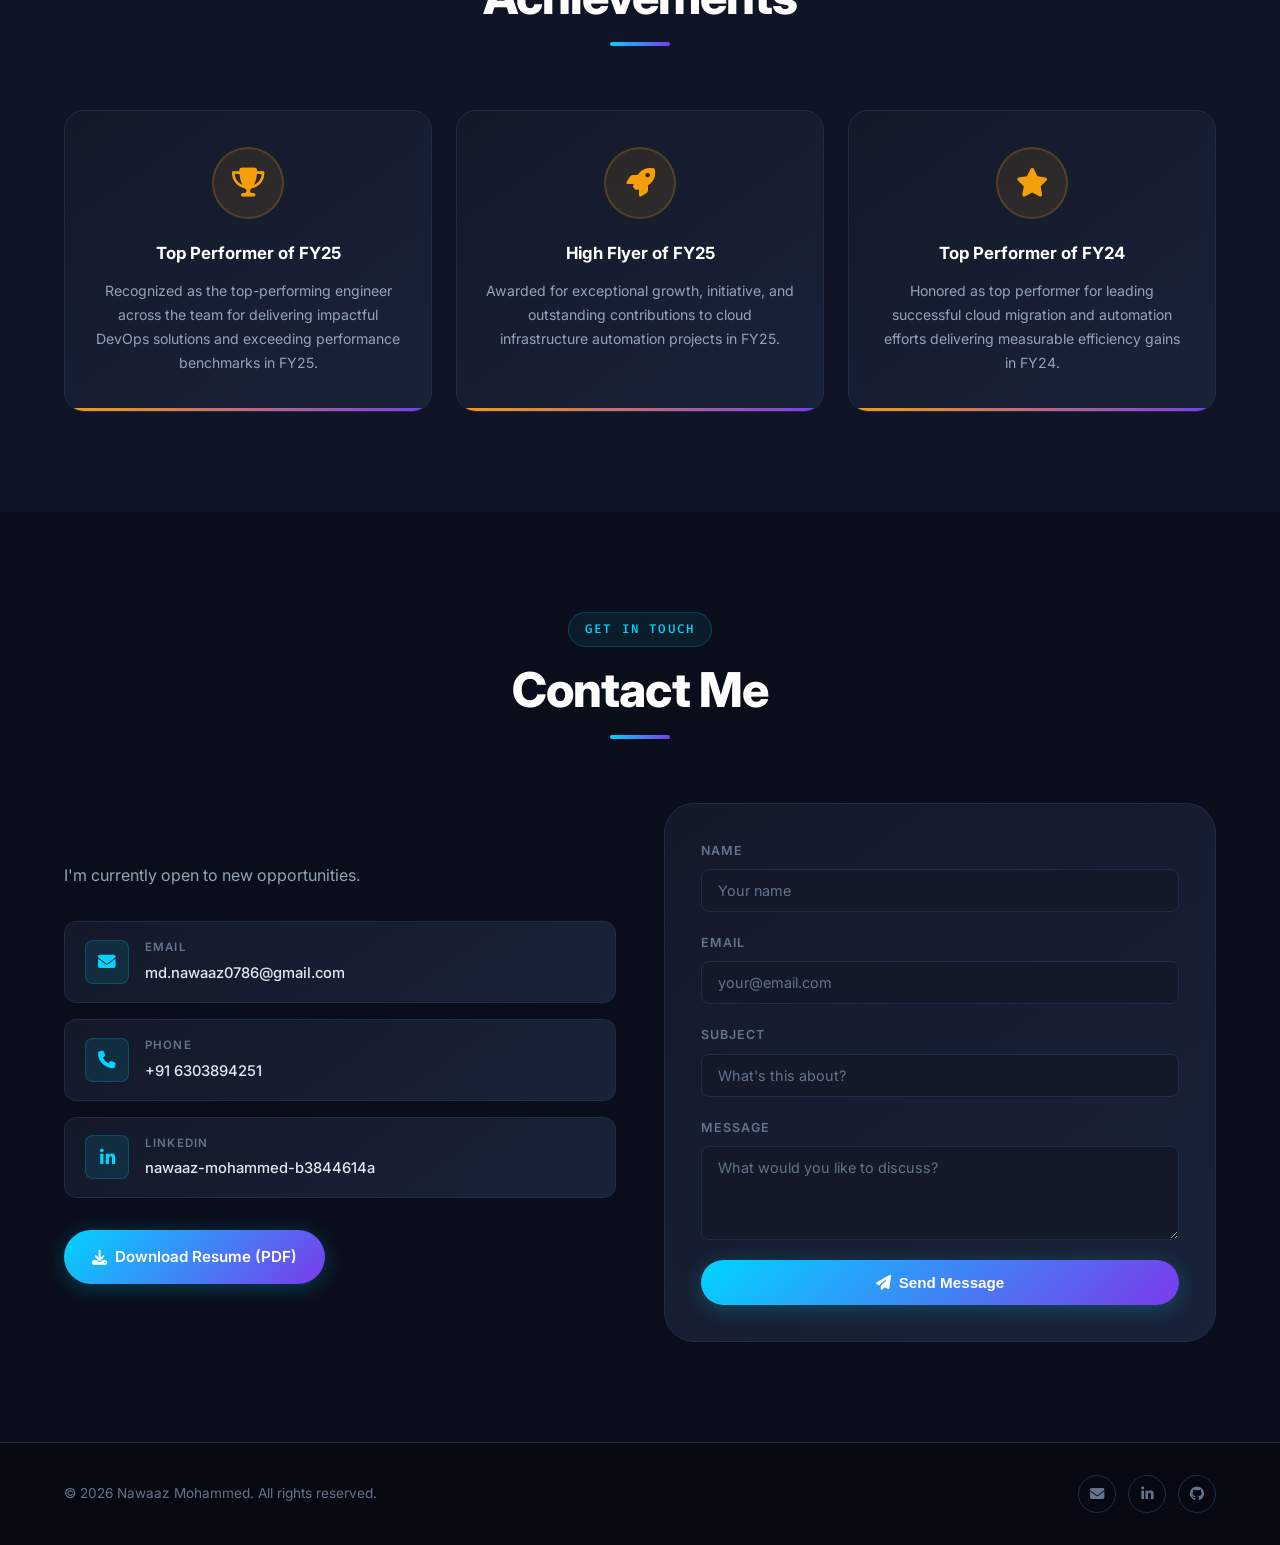
==== commit 965655dd: "Added feature-7" ====
--- a/index.html
+++ b/index.html
@@ -13,7 +13,7 @@
   <meta name="twitter:card" content="summary_large_image" />
   <meta name="twitter:title" content="Nawaaz Mohammed | DevOps Engineer" />
   <meta name="twitter:description" content="DevOps Engineer with 4+ years of experience in AWS, Terraform, CI/CD, Kubernetes, and cloud migrations." />
-  <link rel="icon" type="image/svg+xml" href="data:image/svg+xml,%3Csvg xmlns='http://www.w3.org/2000/svg' viewBox='0 0 100 100'%3E%3Crect width='100' height='100' rx='20' fill='%230a0e1a'/%3E%3Ctext y='72' x='50' font-size='50' text-anchor='middle' font-family='Inter,system-ui,sans-serif' font-weight='900' fill='%2300d4ff'%3ENM%3C/text%3E%3C/svg%3E" />
+  <link rel="icon" type="image/png" href="fav-icon.png" />
   <link rel="stylesheet" href="css/style.css" />
   <link rel="preconnect" href="https://fonts.googleapis.com" />
   <link rel="preconnect" href="https://fonts.gstatic.com" crossorigin />
@@ -23,10 +23,15 @@
 </head>
 <body>
 
+  <!-- Fixed full-page particle canvas -->
+  <canvas id="particleCanvas"></canvas>
+
   <!-- ========== NAVBAR ========== -->
   <nav id="navbar">
     <div class="nav-container">
-      <a href="#hero" class="nav-logo">NM<span class="dot">.</span></a>
+      <a href="#hero" class="nav-logo">
+        <img src="fav-icon.png" alt="Nawaaz Mohammed" class="nav-logo-img" />
+      </a>
       <ul class="nav-links" id="navLinks">
         <li><a href="#about">About</a></li>
         <li><a href="#skills">Skills</a></li>
@@ -49,7 +54,6 @@
 
   <!-- ========== HERO ========== -->
   <section id="hero">
-    <canvas id="particleCanvas"></canvas>
     <div class="hero-content">
       <p class="hero-greeting">Hello, I'm</p>
       <h1 class="hero-name">Nawaaz Mohammed</h1>
@@ -95,7 +99,7 @@
           </div>
           <div class="about-stats">
             <div class="stat-card">
-              <span class="stat-number" data-count="4">0</span><span class="stat-plus">+</span>
+              <span class="stat-number" data-count="0" data-start="2022-05-10">0</span><span class="stat-plus">+</span>
               <span class="stat-label">Years Experience</span>
             </div>
             <div class="stat-card">
@@ -110,7 +114,7 @@
         </div>
         <div class="about-text" data-aos>
           <p class="about-summary">
-            DevOps Engineer with <strong>4+ years of experience</strong> in building and managing cloud infrastructure,
+            DevOps Engineer with <strong><span id="exp-years"></span>+ years of experience</strong> in building and managing cloud infrastructure,
             specializing in <strong>AWS cloud migrations</strong>, <strong>CI/CD pipeline automation</strong>, and
             <strong>container orchestration</strong>.
           </p>
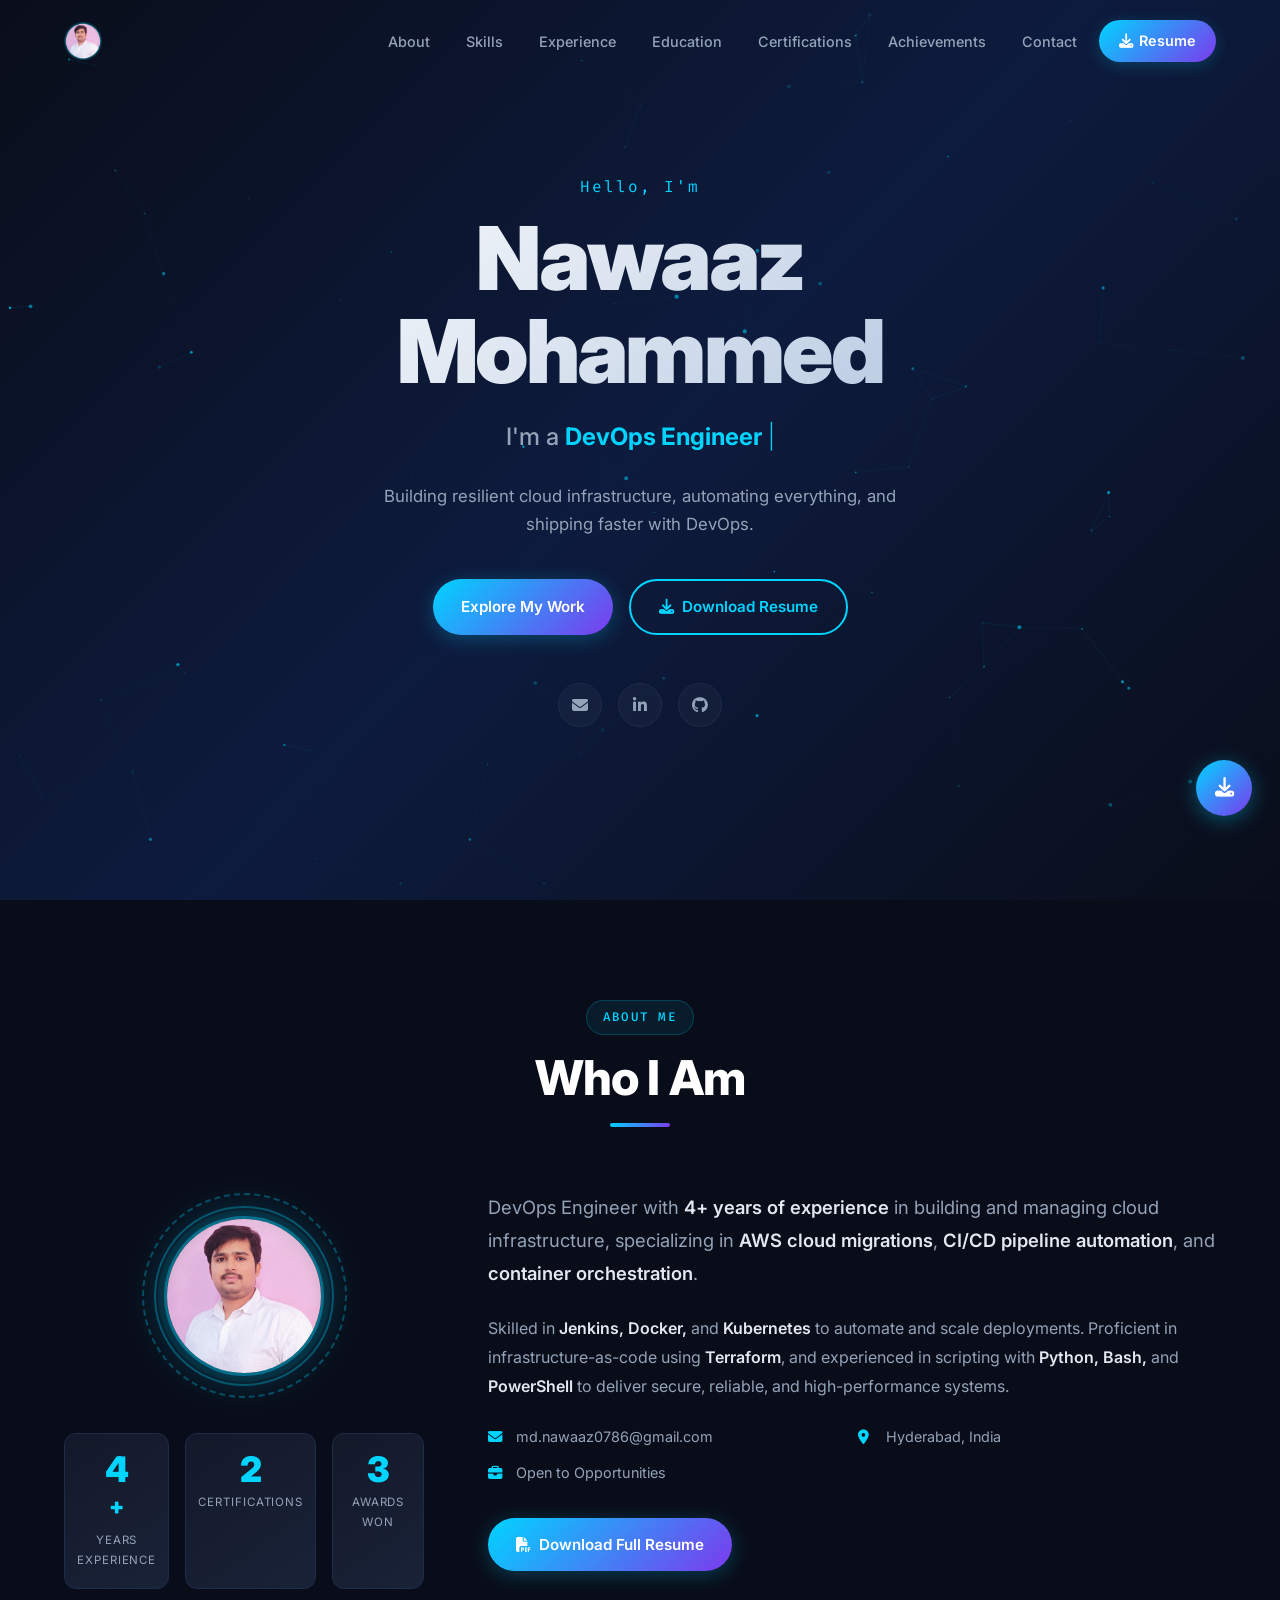
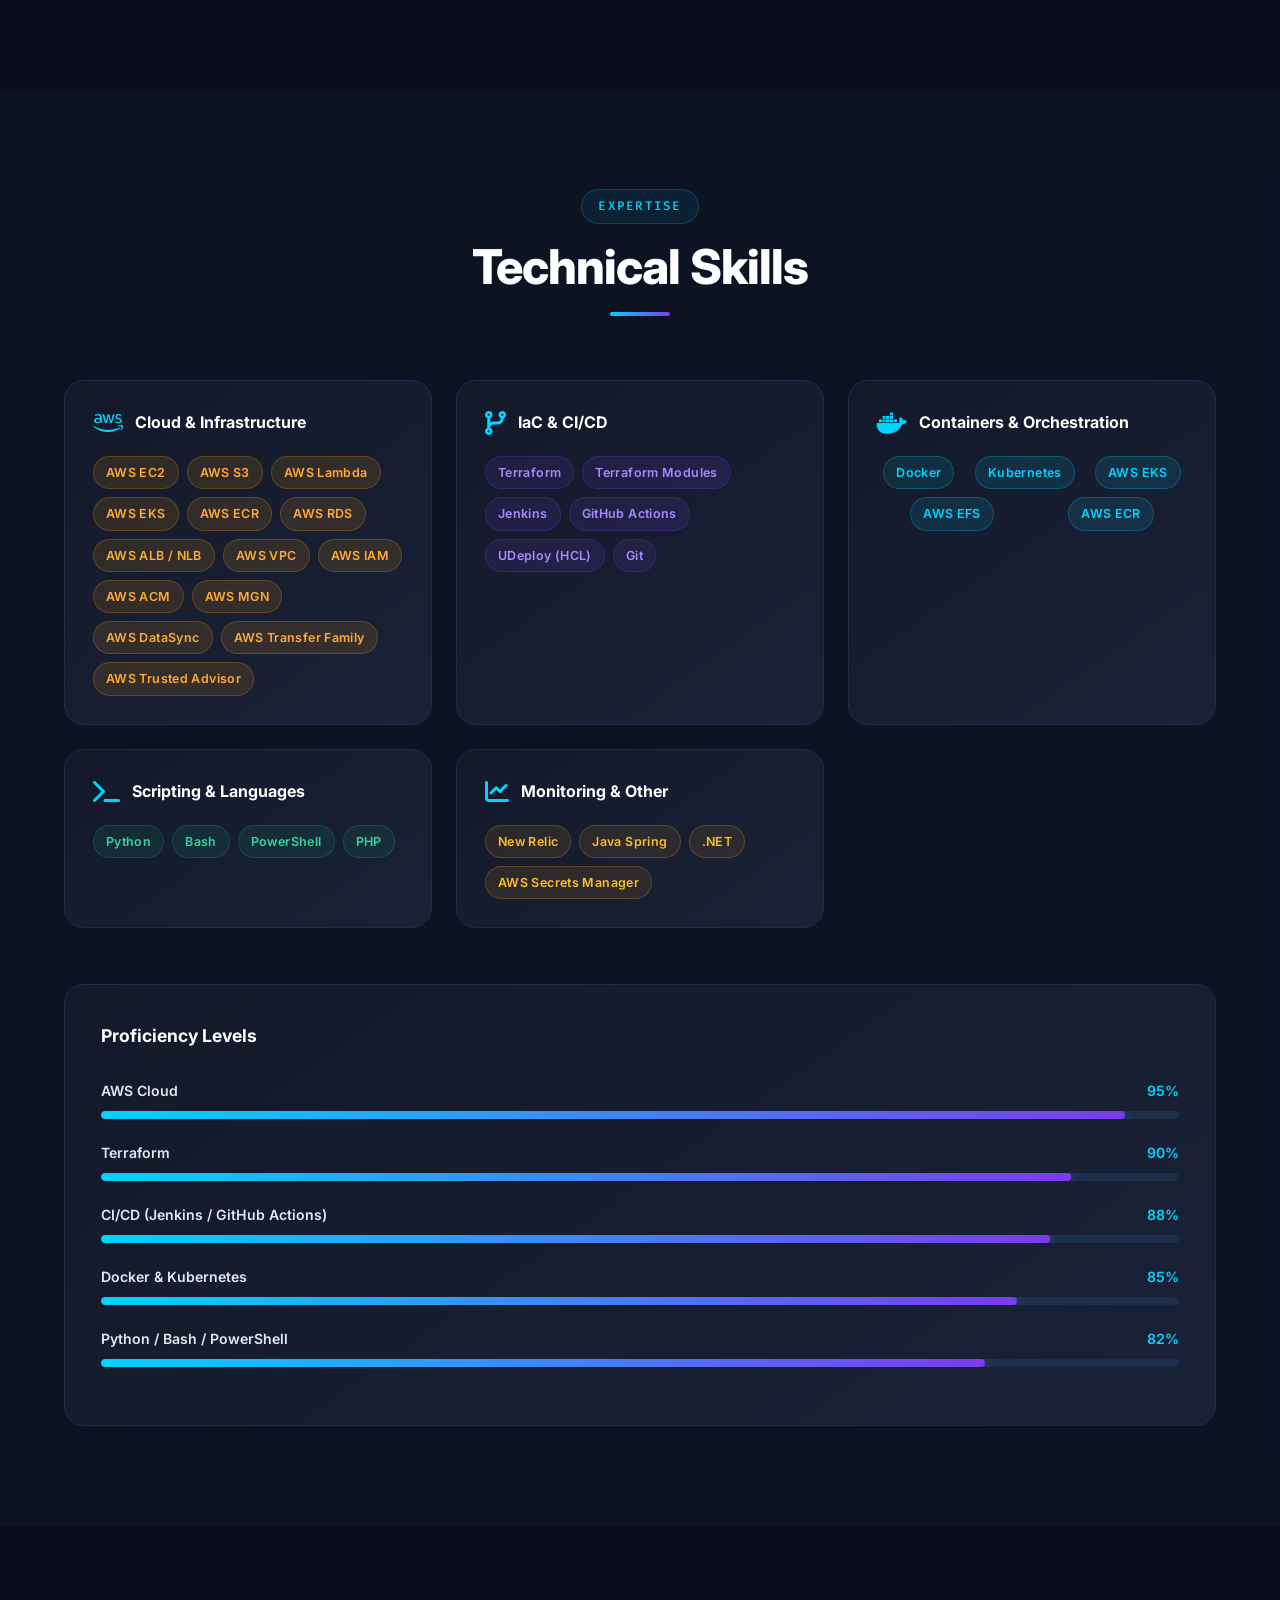
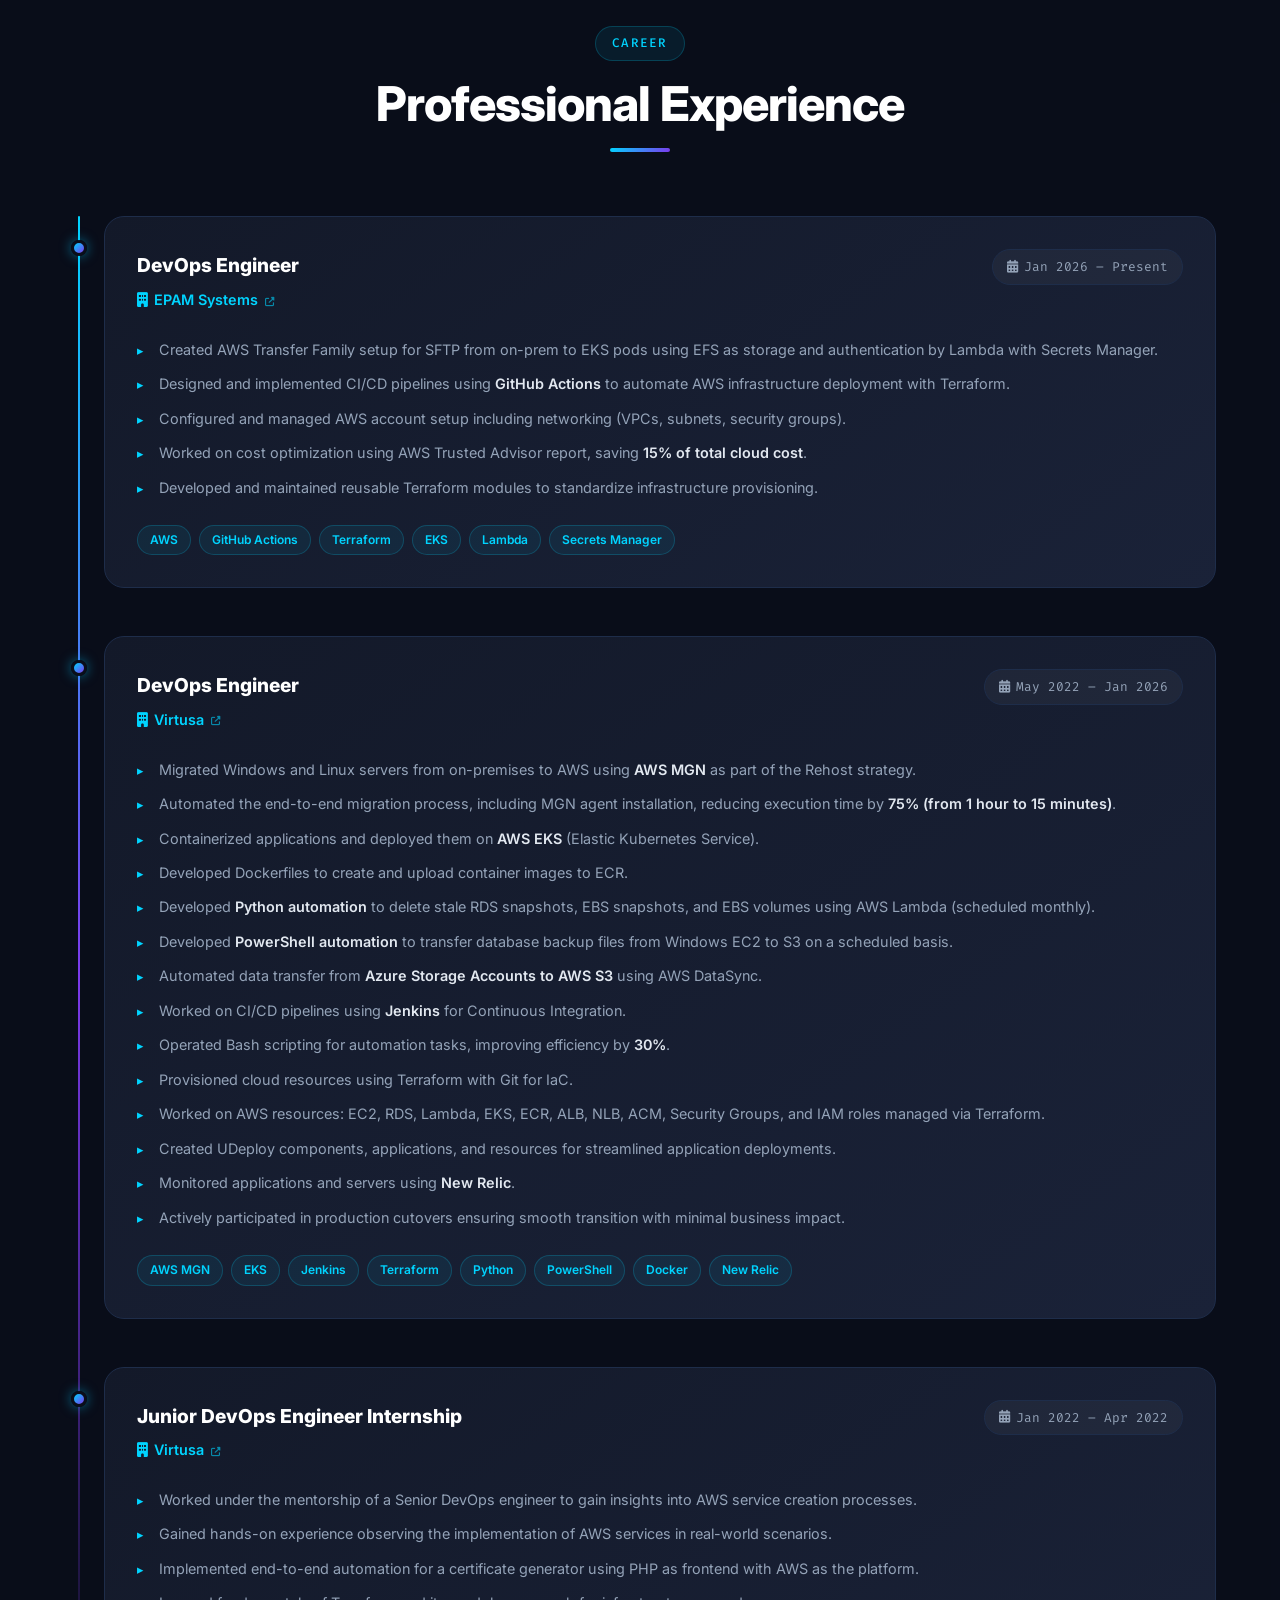
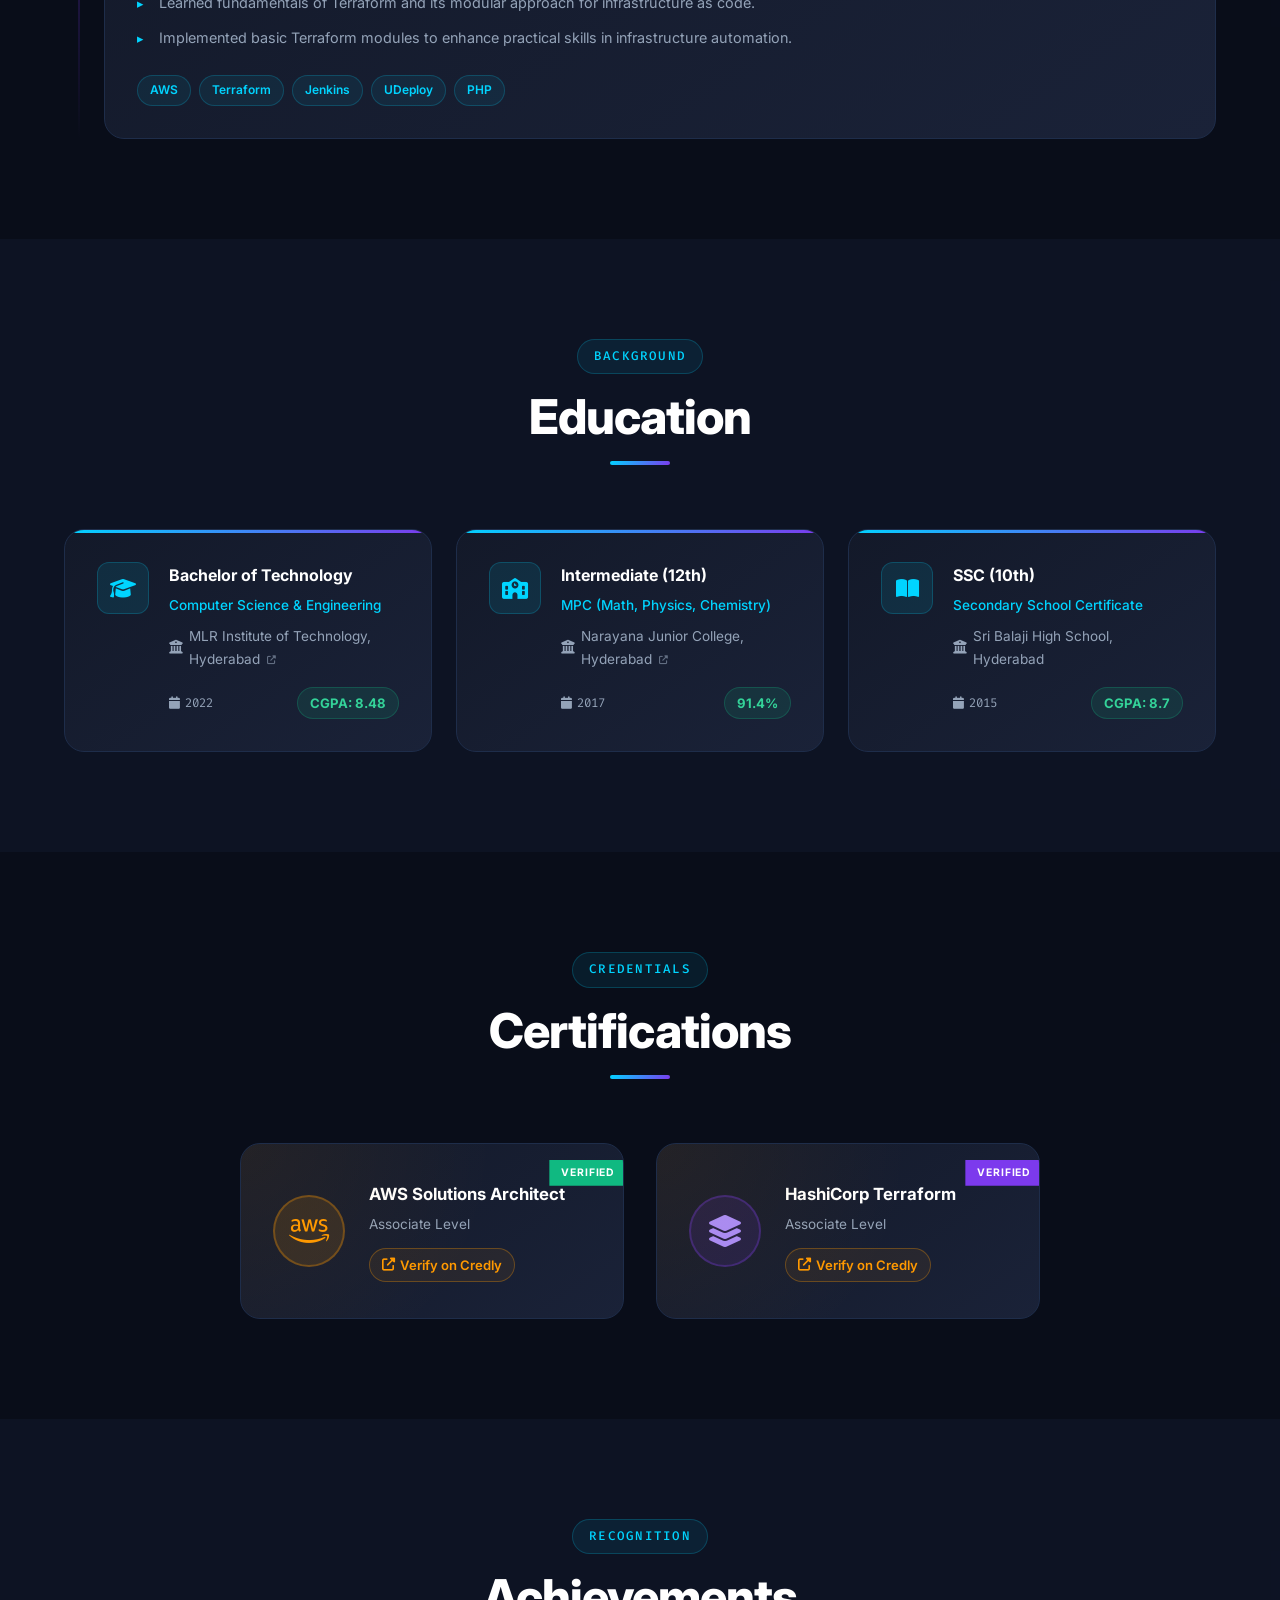
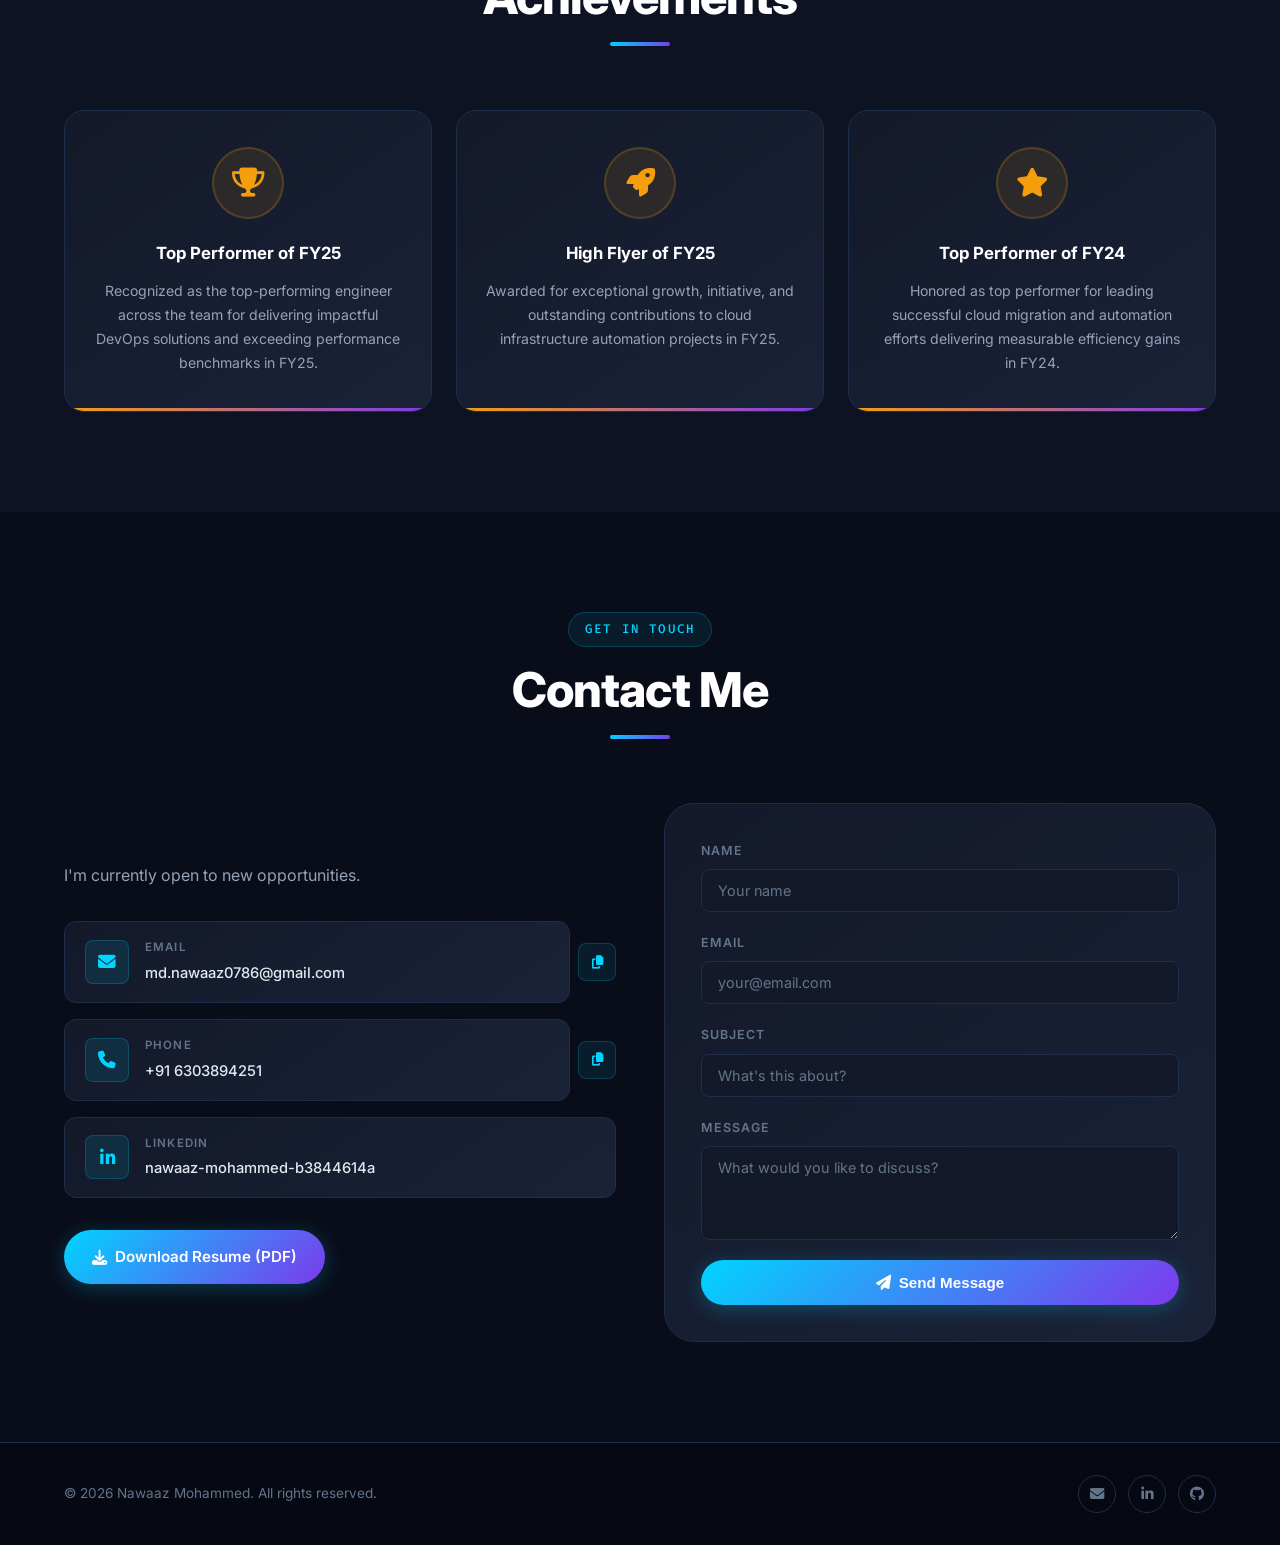
==== commit 76b43439: "Initial commit" ====
--- a/index.html
+++ b/index.html
@@ -6,6 +6,14 @@
   <title>Nawaaz Mohammed | DevOps Engineer</title>
   <meta name="description" content="Nawaaz Mohammed – DevOps Engineer with 4+ years of experience in AWS, Terraform, CI/CD, Kubernetes, and cloud migrations." />
   <meta name="theme-color" content="#0a0e1a" />
+  <!-- Google tag (gtag.js) -->
+  <script async src="https://www.googletagmanager.com/gtag/js?id=G-T5LHG8Z63H"></script>
+  <script>
+    window.dataLayer = window.dataLayer || [];
+    function gtag(){dataLayer.push(arguments);}
+    gtag('js', new Date());
+    gtag('config', 'G-T5LHG8Z63H');
+  </script>
   <meta property="og:title" content="Nawaaz Mohammed | DevOps Engineer" />
   <meta property="og:description" content="DevOps Engineer with 4+ years of experience in AWS, Terraform, CI/CD, Kubernetes, and cloud migrations." />
   <meta property="og:image" content="profile-pic.jpg" />
@@ -14,6 +22,11 @@
   <meta name="twitter:title" content="Nawaaz Mohammed | DevOps Engineer" />
   <meta name="twitter:description" content="DevOps Engineer with 4+ years of experience in AWS, Terraform, CI/CD, Kubernetes, and cloud migrations." />
   <link rel="icon" type="image/png" href="fav-icon.png" />
+  <link rel="apple-touch-icon" href="fav-icon.png" />
+  <link rel="manifest" href="manifest.json" />
+  <meta name="apple-mobile-web-app-capable" content="yes" />
+  <meta name="apple-mobile-web-app-status-bar-style" content="black-translucent" />
+  <meta name="apple-mobile-web-app-title" content="Nawaaz Mohammed" />
   <link rel="stylesheet" href="css/style.css" />
   <link rel="preconnect" href="https://fonts.googleapis.com" />
   <link rel="preconnect" href="https://fonts.gstatic.com" crossorigin />
@@ -22,6 +35,9 @@
   <noscript><link rel="stylesheet" href="https://cdnjs.cloudflare.com/ajax/libs/font-awesome/6.5.0/css/all.min.css" /></noscript>
 </head>
 <body>
+
+  <!-- Scroll progress bar -->
+  <div id="scroll-progress"></div>
 
   <!-- Fixed full-page particle canvas -->
   <canvas id="particleCanvas"></canvas>
@@ -99,7 +115,7 @@
           </div>
           <div class="about-stats">
             <div class="stat-card">
-              <span class="stat-number" data-count="0" data-start="2022-05-10">0</span><span class="stat-plus">+</span>
+              <span class="stat-number" data-count="4">0</span><span class="stat-plus">+</span>
               <span class="stat-label">Years Experience</span>
             </div>
             <div class="stat-card">
@@ -114,7 +130,7 @@
         </div>
         <div class="about-text" data-aos>
           <p class="about-summary">
-            DevOps Engineer with <strong><span id="exp-years"></span>+ years of experience</strong> in building and managing cloud infrastructure,
+            DevOps Engineer with <strong>4+ years of experience</strong> in building and managing cloud infrastructure,
             specializing in <strong>AWS cloud migrations</strong>, <strong>CI/CD pipeline automation</strong>, and
             <strong>container orchestration</strong>.
           </p>
@@ -267,7 +283,7 @@
             <div class="tl-header">
               <div>
                 <h3 class="tl-role">DevOps Engineer</h3>
-                <p class="tl-company"><i class="fas fa-building"></i> EPAM Systems</p>
+                <p class="tl-company"><i class="fas fa-building"></i> <a href="https://www.epam.com" target="_blank" rel="noopener noreferrer">EPAM Systems <i class="fas fa-external-link-alt ext-link-icon"></i></a></p>
               </div>
               <span class="tl-date"><i class="fas fa-calendar-alt"></i> Jan 2026 – Present</span>
             </div>
@@ -291,7 +307,7 @@
             <div class="tl-header">
               <div>
                 <h3 class="tl-role">DevOps Engineer</h3>
-                <p class="tl-company"><i class="fas fa-building"></i> Virtusa</p>
+                <p class="tl-company"><i class="fas fa-building"></i> <a href="https://www.virtusa.com" target="_blank" rel="noopener noreferrer">Virtusa <i class="fas fa-external-link-alt ext-link-icon"></i></a></p>
               </div>
               <span class="tl-date"><i class="fas fa-calendar-alt"></i> May 2022 – Jan 2026</span>
             </div>
@@ -324,7 +340,7 @@
             <div class="tl-header">
               <div>
                 <h3 class="tl-role">Junior DevOps Engineer Internship</h3>
-                <p class="tl-company"><i class="fas fa-building"></i> Virtusa</p>
+                <p class="tl-company"><i class="fas fa-building"></i> <a href="https://www.virtusa.com" target="_blank" rel="noopener noreferrer">Virtusa <i class="fas fa-external-link-alt ext-link-icon"></i></a></p>
               </div>
               <span class="tl-date"><i class="fas fa-calendar-alt"></i> Jan 2022 – Apr 2022</span>
             </div>
@@ -359,7 +375,7 @@
           <div class="edu-body">
             <h3>Bachelor of Technology</h3>
             <p class="edu-field">Computer Science &amp; Engineering</p>
-            <p class="edu-school"><i class="fas fa-university"></i> MLR Institute of Technology, Hyderabad</p>
+            <p class="edu-school"><i class="fas fa-university"></i> <a href="https://mlrit.ac.in/" target="_blank" rel="noopener noreferrer">MLR Institute of Technology, Hyderabad <i class="fas fa-external-link-alt ext-link-icon"></i></a></p>
             <div class="edu-footer">
               <span class="edu-year"><i class="fas fa-calendar"></i> 2022</span>
               <span class="edu-grade grade-high">CGPA: 8.48</span>
@@ -372,7 +388,7 @@
           <div class="edu-body">
             <h3>Intermediate (12th)</h3>
             <p class="edu-field">MPC (Math, Physics, Chemistry)</p>
-            <p class="edu-school"><i class="fas fa-university"></i> Narayana Junior College, Hyderabad</p>
+            <p class="edu-school"><i class="fas fa-university"></i> <a href="https://www.narayanajuniorcolleges.com/" target="_blank" rel="noopener noreferrer">Narayana Junior College, Hyderabad <i class="fas fa-external-link-alt ext-link-icon"></i></a></p>
             <div class="edu-footer">
               <span class="edu-year"><i class="fas fa-calendar"></i> 2017</span>
               <span class="edu-grade grade-high">91.4%</span>
@@ -482,20 +498,26 @@
             I'm currently open to new opportunities.
           </p>
           <div class="contact-items">
-            <a href="mailto:md.nawaaz0786@gmail.com" class="contact-item">
-              <div class="contact-item-icon"><i class="fas fa-envelope"></i></div>
-              <div>
-                <span class="contact-item-label">Email</span>
-                <span class="contact-item-value">md.nawaaz0786@gmail.com</span>
-              </div>
-            </a>
-            <a href="tel:+916303894251" class="contact-item">
-              <div class="contact-item-icon"><i class="fas fa-phone"></i></div>
-              <div>
-                <span class="contact-item-label">Phone</span>
-                <span class="contact-item-value">+91 6303894251</span>
-              </div>
-            </a>
+            <div class="contact-item-row">
+              <a href="mailto:md.nawaaz0786@gmail.com" class="contact-item">
+                <div class="contact-item-icon"><i class="fas fa-envelope"></i></div>
+                <div>
+                  <span class="contact-item-label">Email</span>
+                  <span class="contact-item-value">md.nawaaz0786@gmail.com</span>
+                </div>
+              </a>
+              <button class="copy-btn" data-copy="md.nawaaz0786@gmail.com" aria-label="Copy email"><i class="fas fa-copy"></i></button>
+            </div>
+            <div class="contact-item-row">
+              <a href="tel:+916303894251" class="contact-item">
+                <div class="contact-item-icon"><i class="fas fa-phone"></i></div>
+                <div>
+                  <span class="contact-item-label">Phone</span>
+                  <span class="contact-item-value">+91 6303894251</span>
+                </div>
+              </a>
+              <button class="copy-btn" data-copy="+916303894251" aria-label="Copy phone"><i class="fas fa-copy"></i></button>
+            </div>
             <a href="https://www.linkedin.com/in/nawaaz-mohammed-b3844614a" target="_blank" rel="noopener noreferrer" class="contact-item">
               <div class="contact-item-icon"><i class="fab fa-linkedin-in"></i></div>
               <div>
@@ -504,7 +526,7 @@
               </div>
             </a>
           </div>
-          <a href="Nawaaz_Mohammed_resume.pdf" download class="btn-primary mt-2">
+          <a href="Nawaaz_Mohammed_resume.pdf" download class="btn-primary mt-2" id="cv-download-contact">
             <i class="fas fa-download"></i> Download Resume (PDF)
           </a>
         </div>
--- a/css/style.css
+++ b/css/style.css
@@ -69,8 +69,8 @@
   padding: 0 24px;
 }
 
-.section { padding: 100px 0; }
-.section-dark { background: var(--clr-bg-alt); }
+.section { padding: 100px 0; position: relative; z-index: 1; background: rgba(10, 14, 26, 0.78); }
+.section-dark { background: rgba(15, 21, 38, 0.85); }
 
 .mt-2 { margin-top: 24px; }
 
@@ -211,10 +211,15 @@
 }
 
 .nav-logo {
-  font-size: 1.6rem;
-  font-weight: 900;
-  color: var(--clr-white);
-  letter-spacing: -0.03em;
+  display: flex;
+  align-items: center;
+}
+
+.nav-logo-img {
+  height: 38px;
+  width: auto;
+  display: block;
+  object-fit: contain;
 }
 
 .nav-logo .dot {
@@ -301,13 +306,26 @@
   align-items: center;
   justify-content: center;
   position: relative;
-  background: var(--gradient-hero);
+  background: transparent;
   overflow: hidden;
 }
 
-#particleCanvas {
+/* Hero gradient sits behind the fixed canvas */
+#hero::before {
+  content: '';
   position: absolute;
   inset: 0;
+  background: var(--gradient-hero);
+  z-index: -1;
+  pointer-events: none;
+}
+
+#particleCanvas {
+  position: fixed;
+  inset: 0;
+  width: 100%;
+  height: 100%;
+  z-index: 0;
   pointer-events: none;
 }
 
@@ -431,9 +449,6 @@
   animation: fadeUp 0.7s ease 1.4s forwards;
 }
 
-.scroll-pulse {
-  /* kept for backwards compat — pulse is now driven by .is-pulsing via JS */
-}
 
 .hero-scroll-hint.is-pulsing {
   animation: scrollPulse 1.1s ease-in-out infinite;
@@ -768,6 +783,16 @@
   font-weight: 600;
 }
 
+.tl-company a {
+  color: inherit;
+  text-decoration: none;
+}
+
+.tl-company a:hover {
+  text-decoration: underline;
+  text-underline-offset: 3px;
+}
+
 .tl-date {
   font-family: var(--font-mono);
   font-size: 0.8rem;
@@ -896,6 +921,24 @@
   display: flex;
   align-items: center;
   gap: 6px;
+}
+
+.edu-school a {
+  color: inherit;
+  text-decoration: none;
+}
+
+.edu-school a:hover {
+  color: var(--clr-accent);
+  text-decoration: underline;
+  text-underline-offset: 3px;
+}
+
+.ext-link-icon {
+  font-size: 0.65em;
+  opacity: 0.6;
+  margin-left: 3px;
+  vertical-align: middle;
 }
 
 .edu-footer {
@@ -1128,6 +1171,43 @@
   margin-bottom: 8px;
 }
 
+.contact-item-row {
+  display: flex;
+  align-items: center;
+  gap: 8px;
+}
+
+.contact-item-row .contact-item {
+  flex: 1;
+}
+
+.copy-btn {
+  flex-shrink: 0;
+  background: rgba(0, 212, 255, 0.08);
+  border: 1px solid rgba(0, 212, 255, 0.2);
+  color: var(--clr-accent);
+  width: 38px;
+  height: 38px;
+  border-radius: var(--radius-sm);
+  display: flex;
+  align-items: center;
+  justify-content: center;
+  cursor: pointer;
+  transition: var(--transition);
+  font-size: 0.82rem;
+}
+
+.copy-btn:hover {
+  background: rgba(0, 212, 255, 0.15);
+  border-color: var(--clr-accent);
+}
+
+.copy-btn.copied {
+  color: var(--clr-green);
+  border-color: var(--clr-green);
+  background: rgba(16, 185, 129, 0.1);
+}
+
 .contact-item {
   display: flex;
   align-items: center;
@@ -1177,74 +1257,15 @@
   font-weight: 500;
 }
 
-/* Map visual */
-.contact-map-card {
-  background: var(--gradient-card);
-  border: 1px solid var(--clr-border);
-  border-radius: var(--radius-xl);
-  height: 360px;
-  display: flex;
-  align-items: center;
-  justify-content: center;
-  position: relative;
-  overflow: hidden;
-}
-
-.contact-map-card::before {
-  content: '';
-  position: absolute;
-  inset: 0;
-  background: radial-gradient(circle at center, rgba(0,212,255,0.06) 0%, transparent 60%);
-}
-
-.map-visual {
+/* ============================================================
+   FOOTER
+   ============================================================ */
+#footer {
+  background: rgba(6, 9, 18, 0.88);
+  border-top: 1px solid var(--clr-border);
+  padding: 32px 0;
   position: relative;
   z-index: 1;
-  text-align: center;
-}
-
-.map-pin {
-  font-size: 3.5rem;
-  color: var(--clr-accent);
-  filter: drop-shadow(0 0 20px rgba(0,212,255,0.5));
-  animation: float 3s ease-in-out infinite;
-  display: block;
-  margin-bottom: 16px;
-}
-
-.map-label {
-  font-size: 1rem;
-  font-weight: 600;
-  color: var(--clr-white);
-}
-
-.map-circles {
-  position: absolute;
-  top: 50%;
-  left: 50%;
-  transform: translate(-50%, -50%);
-  pointer-events: none;
-}
-
-.map-circle {
-  position: absolute;
-  border-radius: 50%;
-  border: 1px solid rgba(0, 212, 255, 0.2);
-  transform: translate(-50%, -50%);
-  animation: ripple 3s ease-out infinite;
-}
-
-.c1 { width: 120px; height: 120px; animation-delay: 0s; }
-.c2 { width: 200px; height: 200px; animation-delay: 0.8s; }
-.c3 { width: 300px; height: 300px; animation-delay: 1.6s; }
-
-/* ============================================================
-   FOOTER
-   ============================================================ */
-#footer {
-  background: #060912;
-  border-top: 1px solid var(--clr-border);
-  padding: 32px 0;
 }
 
 .footer-inner {
@@ -1392,10 +1413,6 @@
 @keyframes bounce {
   0%, 100% { transform: translateY(0); }
   50%       { transform: translateY(7px); }
-}
-
-@keyframes scrollPop {
-  /* legacy — no longer used */
 }
 
 @keyframes scrollPulse {
@@ -1592,6 +1609,21 @@
 }
 
 /* ============================================================
+   SCROLL PROGRESS BAR
+   ============================================================ */
+#scroll-progress {
+  position: fixed;
+  top: 0;
+  left: 0;
+  height: 3px;
+  width: 0%;
+  background: var(--gradient-accent);
+  z-index: 1100;
+  border-radius: 0 2px 2px 0;
+  transition: width 0.08s linear;
+}
+
+/* ============================================================
    ACCESSIBILITY — Reduced Motion
    ============================================================ */
 @media (prefers-reduced-motion: reduce) {
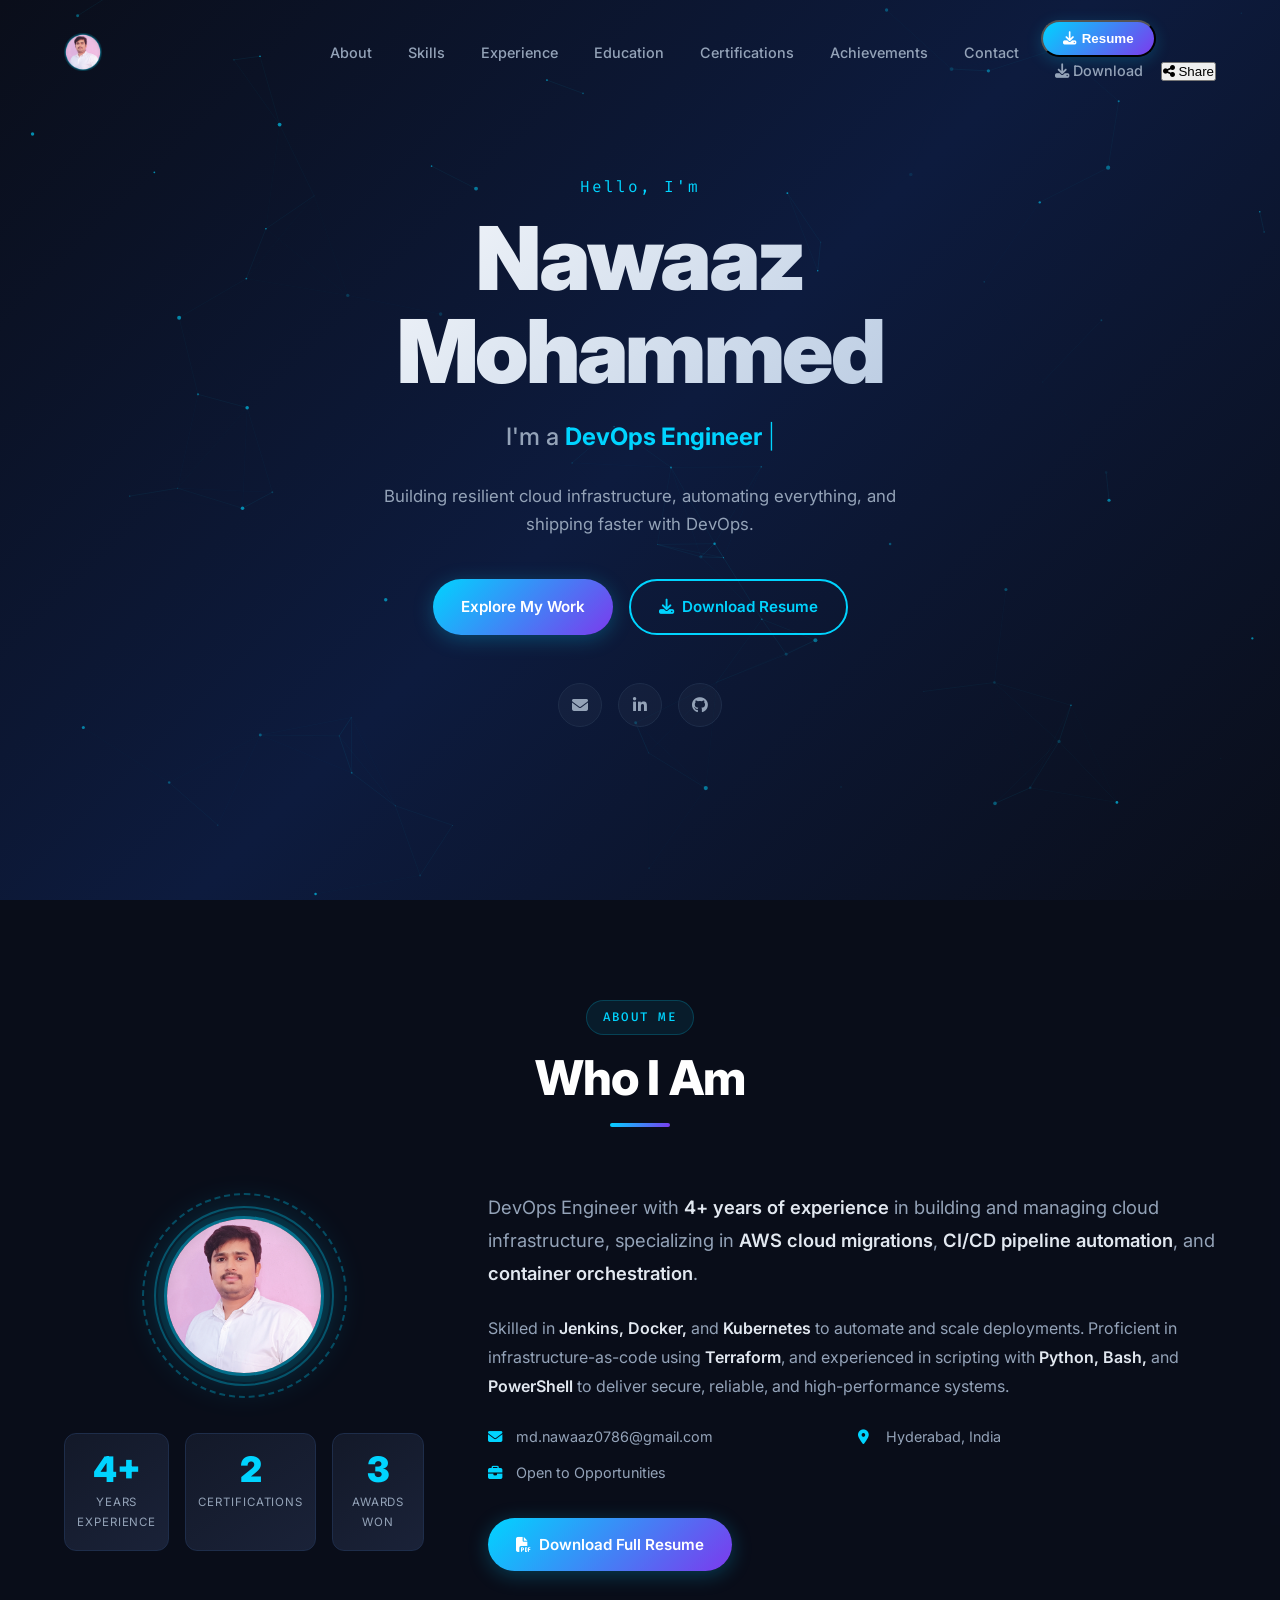
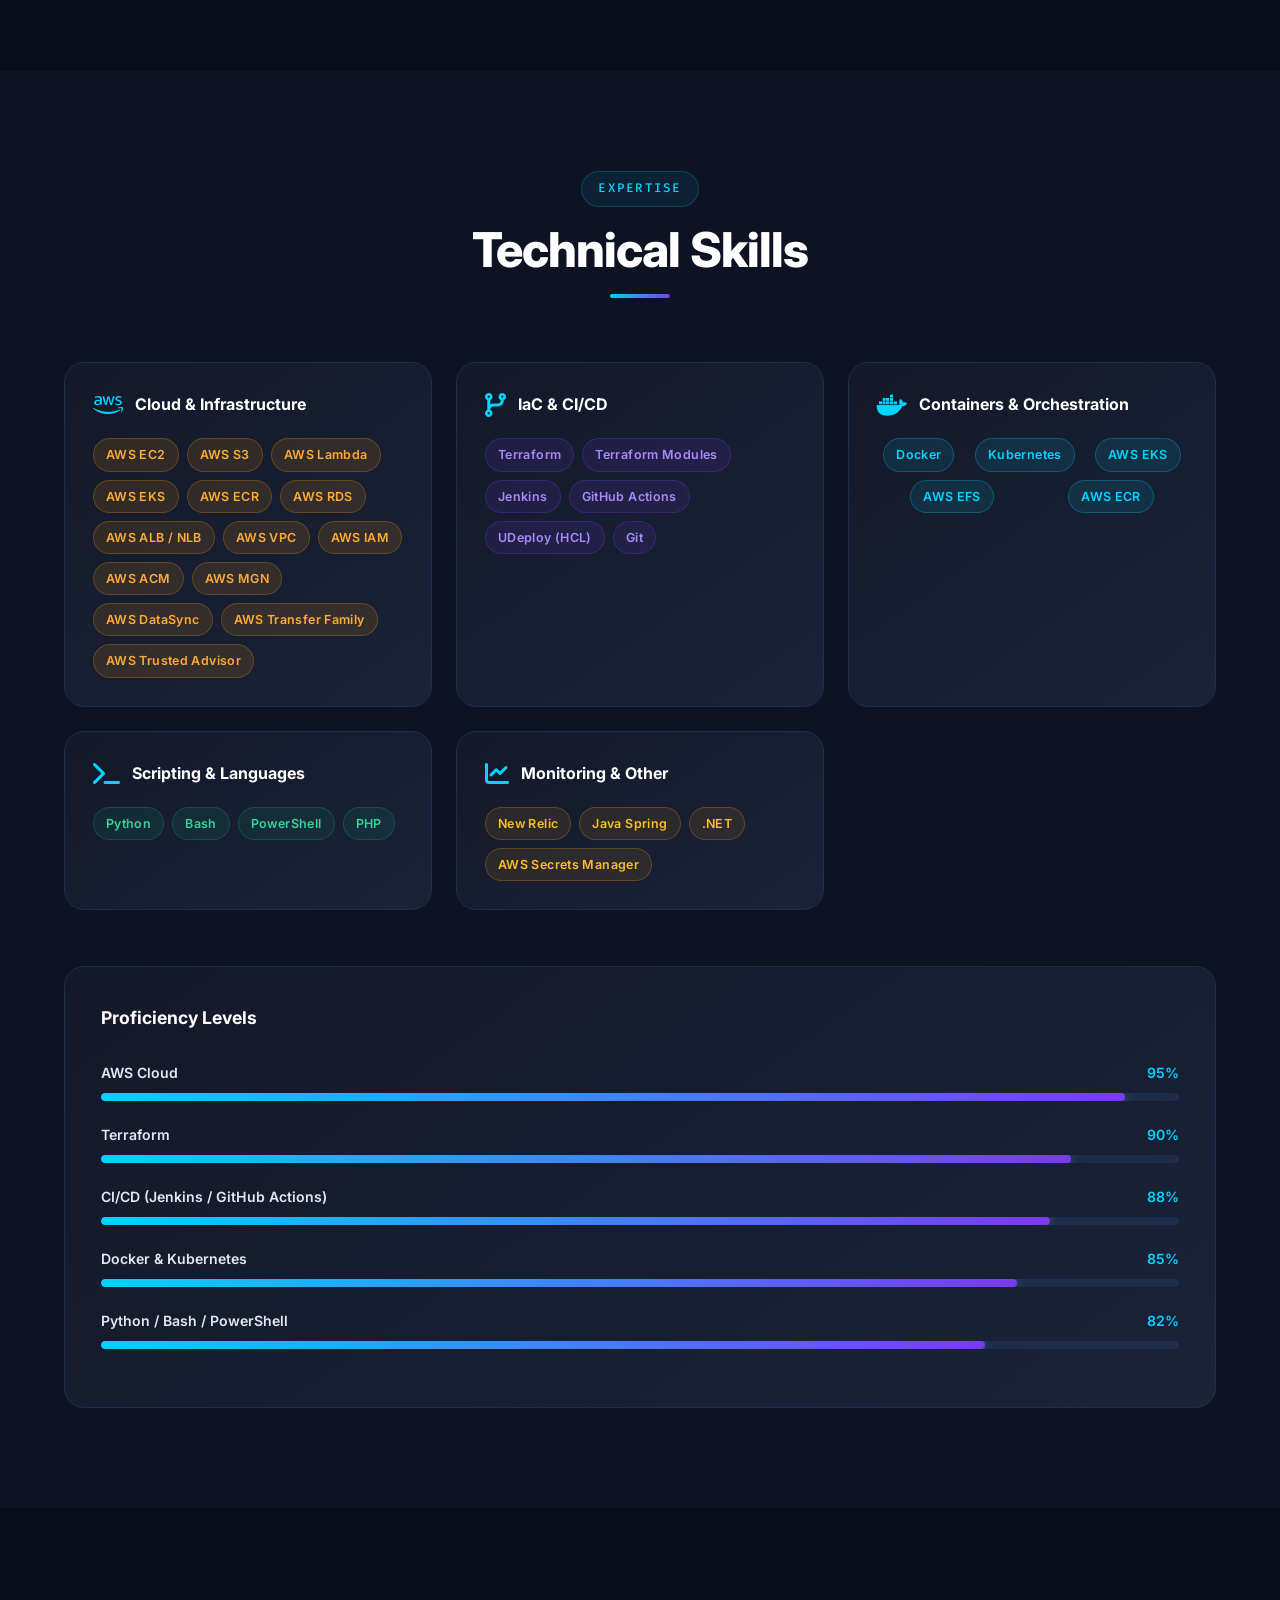
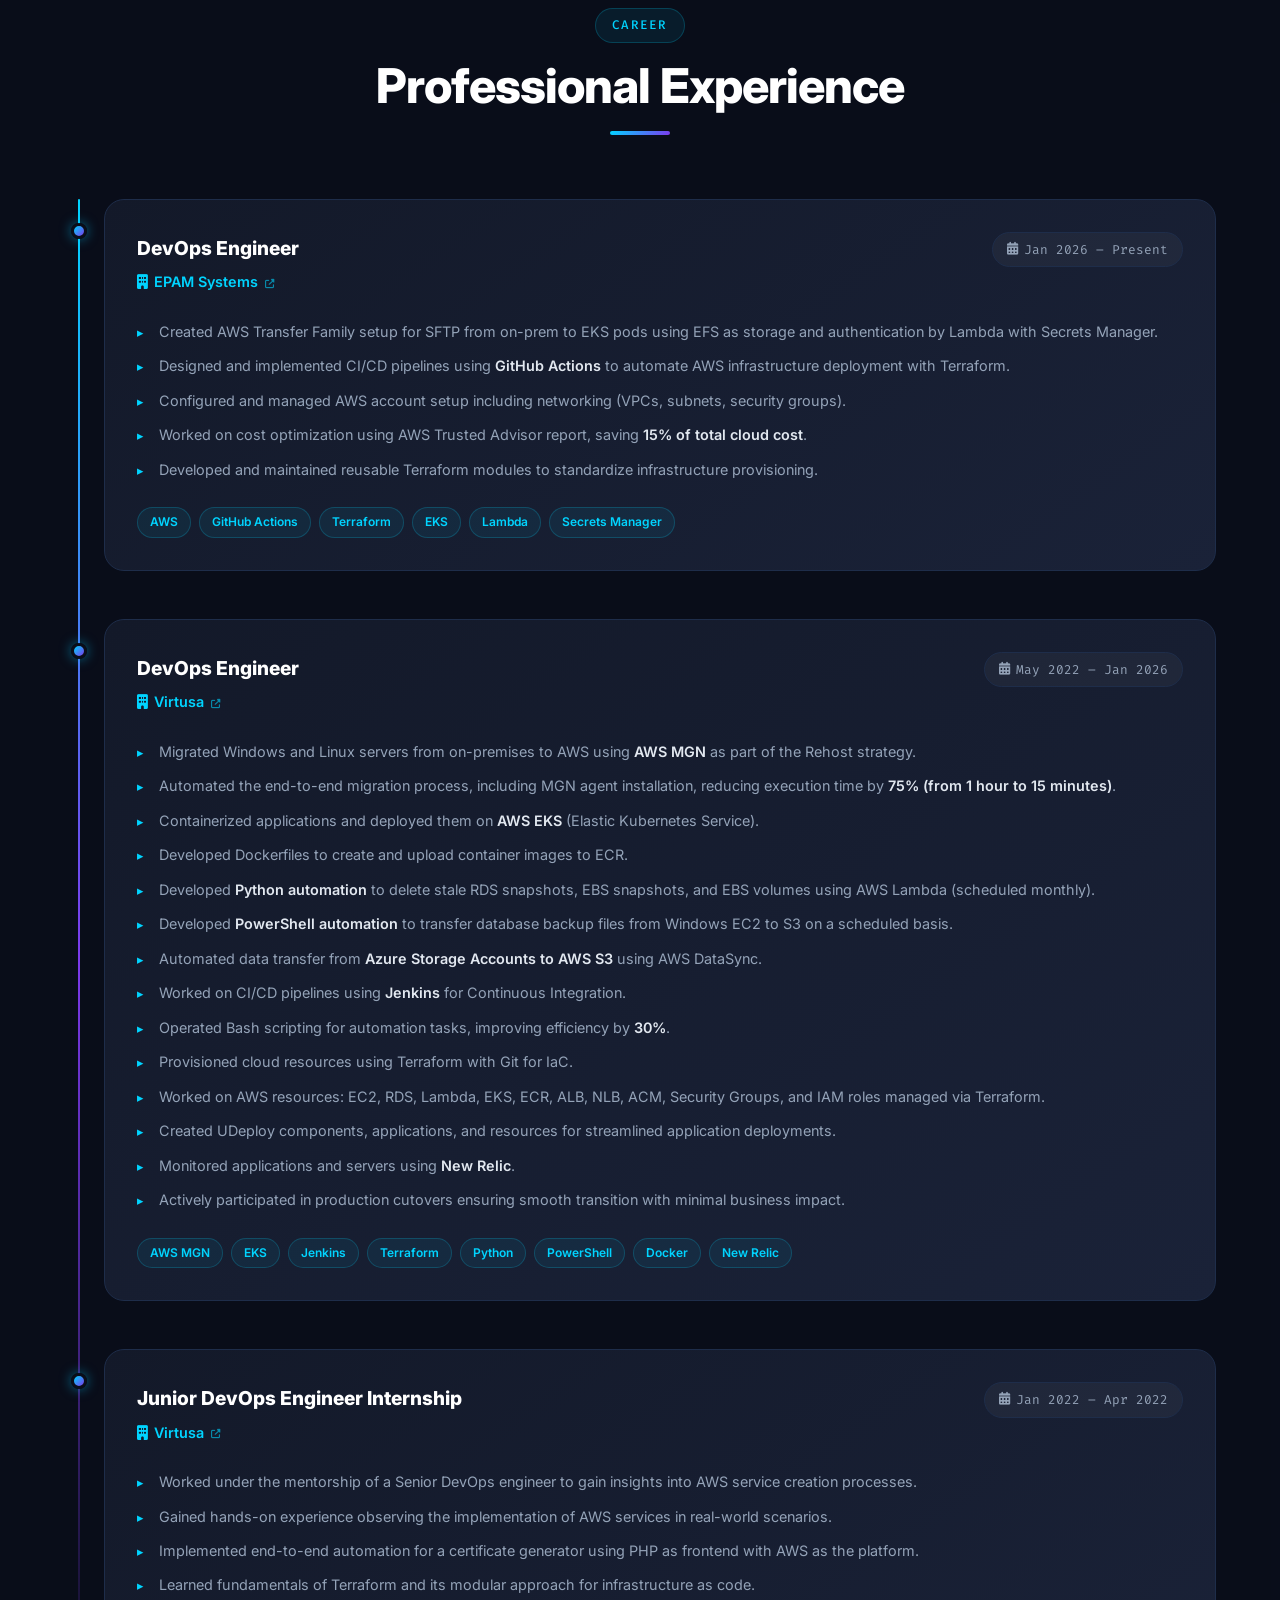
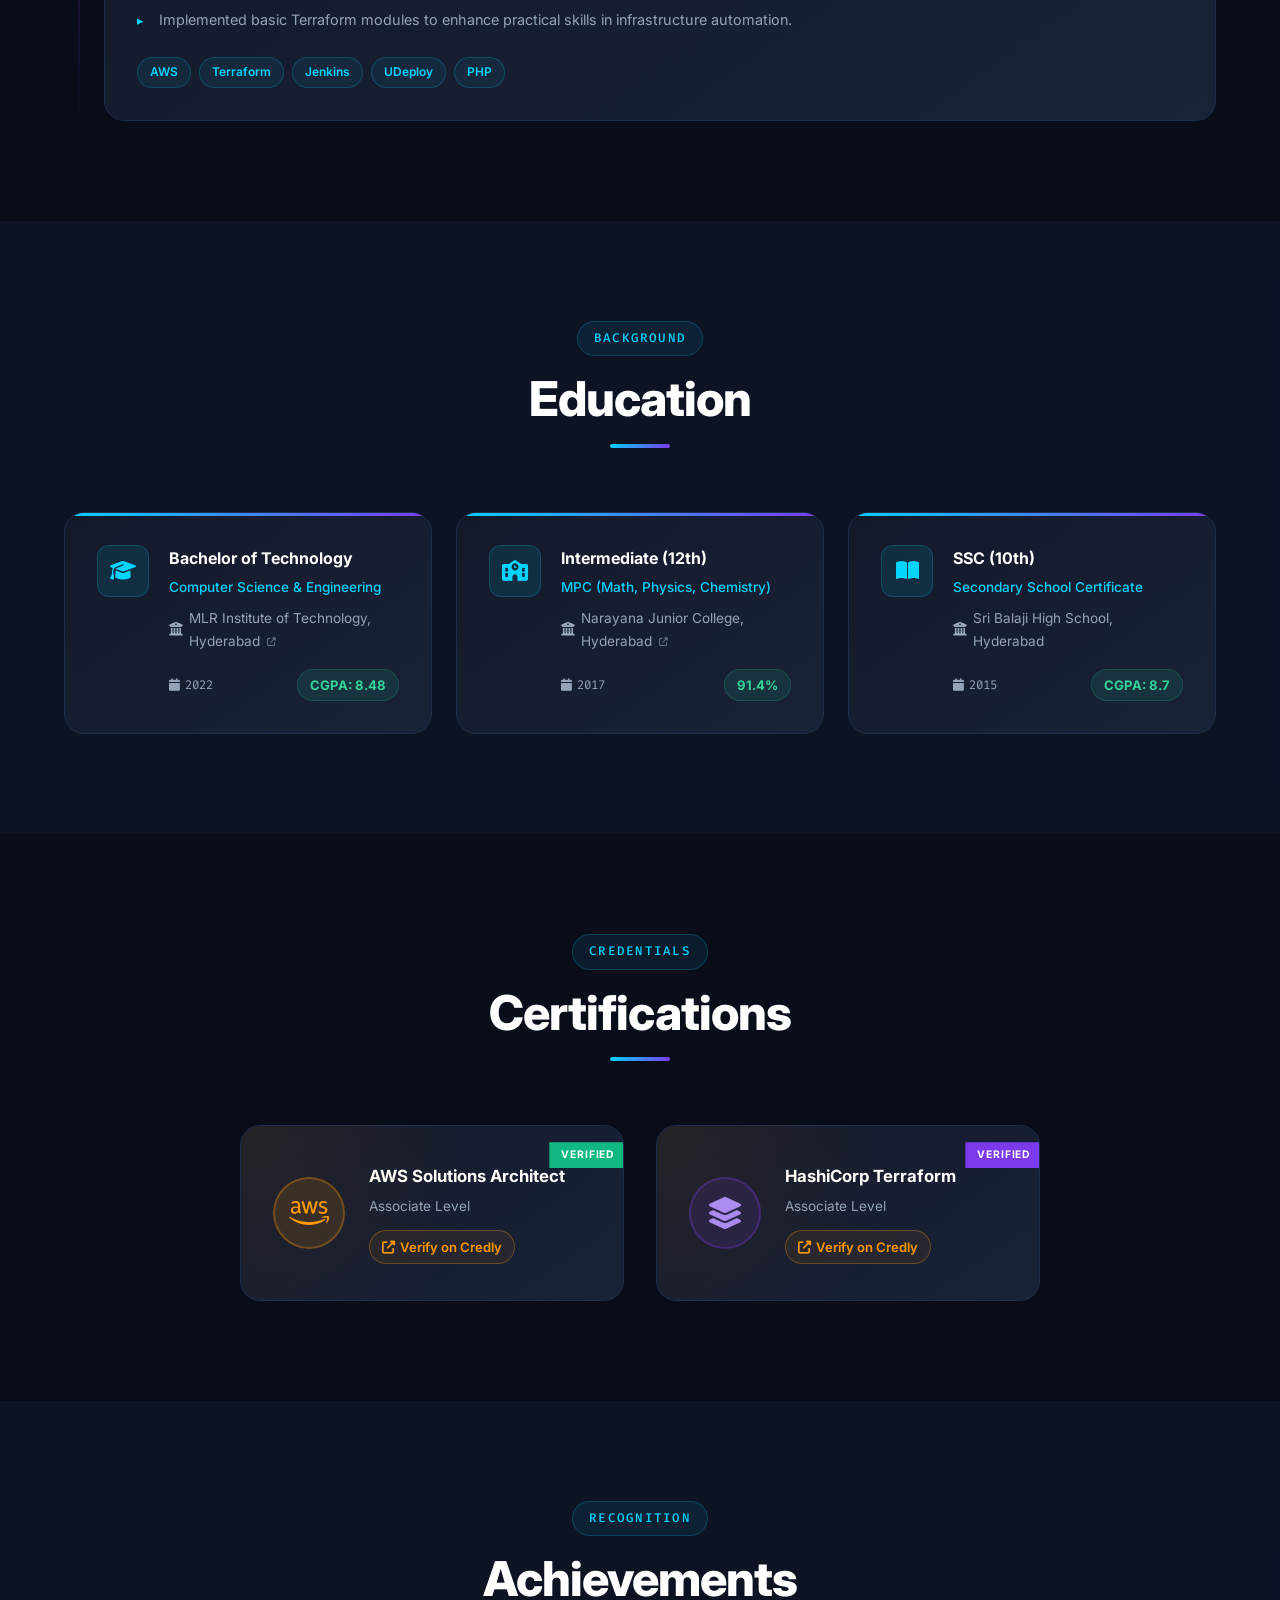
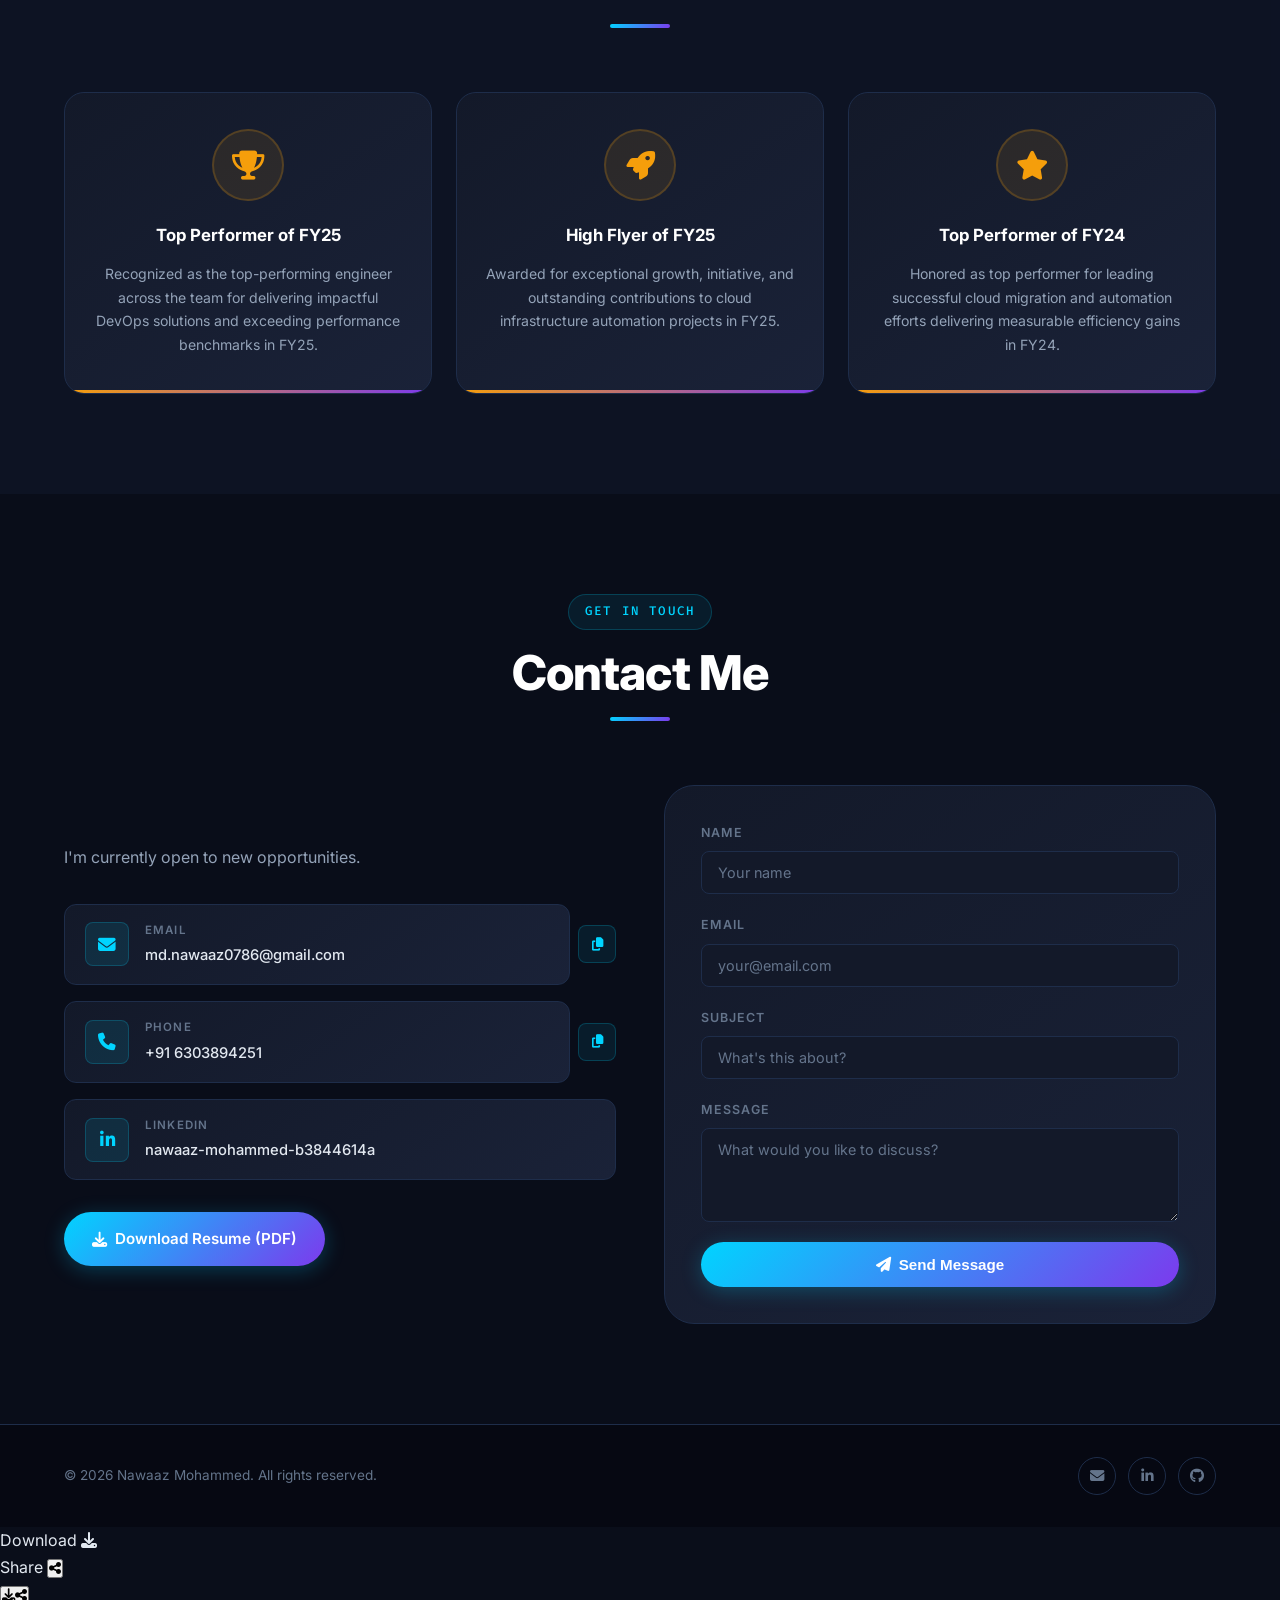
==== commit ed12f647: "Added feature-23" ====
--- a/index.html
+++ b/index.html
@@ -16,7 +16,8 @@
   </script>
   <meta property="og:title" content="Nawaaz Mohammed | DevOps Engineer" />
   <meta property="og:description" content="DevOps Engineer with 4+ years of experience in AWS, Terraform, CI/CD, Kubernetes, and cloud migrations." />
-  <meta property="og:image" content="profile-pic.jpg" />
+  <meta property="og:image" content="https://mohammednawaaz.github.io/fav-icon.png" />
+  <meta property="og:url" content="https://mohammednawaaz.github.io" />
   <meta property="og:type" content="website" />
   <meta name="twitter:card" content="summary_large_image" />
   <meta name="twitter:title" content="Nawaaz Mohammed | DevOps Engineer" />
@@ -57,9 +58,19 @@
         <li><a href="#achievements">Achievements</a></li>
         <li><a href="#contact">Contact</a></li>
         <li>
-          <a href="Nawaaz_Mohammed_resume.pdf" download class="btn-download-nav">
-            <i class="fas fa-download"></i> Resume
-          </a>
+          <div class="nav-resume-wrap" id="navResumeWrap">
+            <button class="btn-download-nav" id="navResumeBtn" aria-expanded="false">
+              <i class="fas fa-download"></i> Resume
+            </button>
+            <div class="nav-resume-dropdown" id="navResumeDropdown">
+              <a href="Nawaaz_Mohammed_resume.pdf" download id="cv-download-nav" class="nav-resume-option">
+                <i class="fas fa-download"></i> Download
+              </a>
+              <button class="nav-resume-option" id="navShareBtn">
+                <i class="fas fa-share-alt"></i> Share
+              </button>
+            </div>
+          </div>
         </li>
       </ul>
       <button class="hamburger" id="hamburger" aria-label="Toggle menu">
@@ -115,7 +126,7 @@
           </div>
           <div class="about-stats">
             <div class="stat-card">
-              <span class="stat-number" data-count="4">0</span><span class="stat-plus">+</span>
+              <span class="stat-number" data-count="4+">0</span><span class="stat-plus"></span>
               <span class="stat-label">Years Experience</span>
             </div>
             <div class="stat-card">
@@ -585,11 +596,30 @@
     </div>
   </footer>
 
-  <!-- Floating download button -->
-  <a href="Nawaaz_Mohammed_resume.pdf" download class="fab-download" aria-label="Download Resume">
-    <i class="fas fa-download"></i>
-    <span class="fab-tooltip">Download Resume</span>
-  </a>
+  <!-- Floating share/download button group -->
+  <div class="fab-group" id="fabGroup">
+    <!-- Sub-action: Download -->
+    <div class="fab-sub-wrap">
+      <span class="fab-sub-label">Download</span>
+      <a href="Nawaaz_Mohammed_resume.pdf" download id="cv-download-fab" class="fab-sub" aria-label="Download Resume">
+        <i class="fas fa-download"></i>
+      </a>
+    </div>
+    <!-- Sub-action: Share -->
+    <div class="fab-sub-wrap">
+      <span class="fab-sub-label">Share</span>
+      <button class="fab-sub" id="fabShareBtn" aria-label="Share Resume">
+        <i class="fas fa-share-alt"></i>
+      </button>
+    </div>
+    <!-- Main toggle button -->
+    <button class="fab-main" id="fabMainBtn" aria-label="Resume options" aria-expanded="false">
+      <span class="fab-main-icons">
+        <i class="fas fa-download"></i>
+        <i class="fas fa-share-alt"></i>
+      </span>
+    </button>
+  </div>
 
   <!-- Back to top -->
   <button id="backToTop" aria-label="Back to top"><i class="fas fa-arrow-up"></i></button>
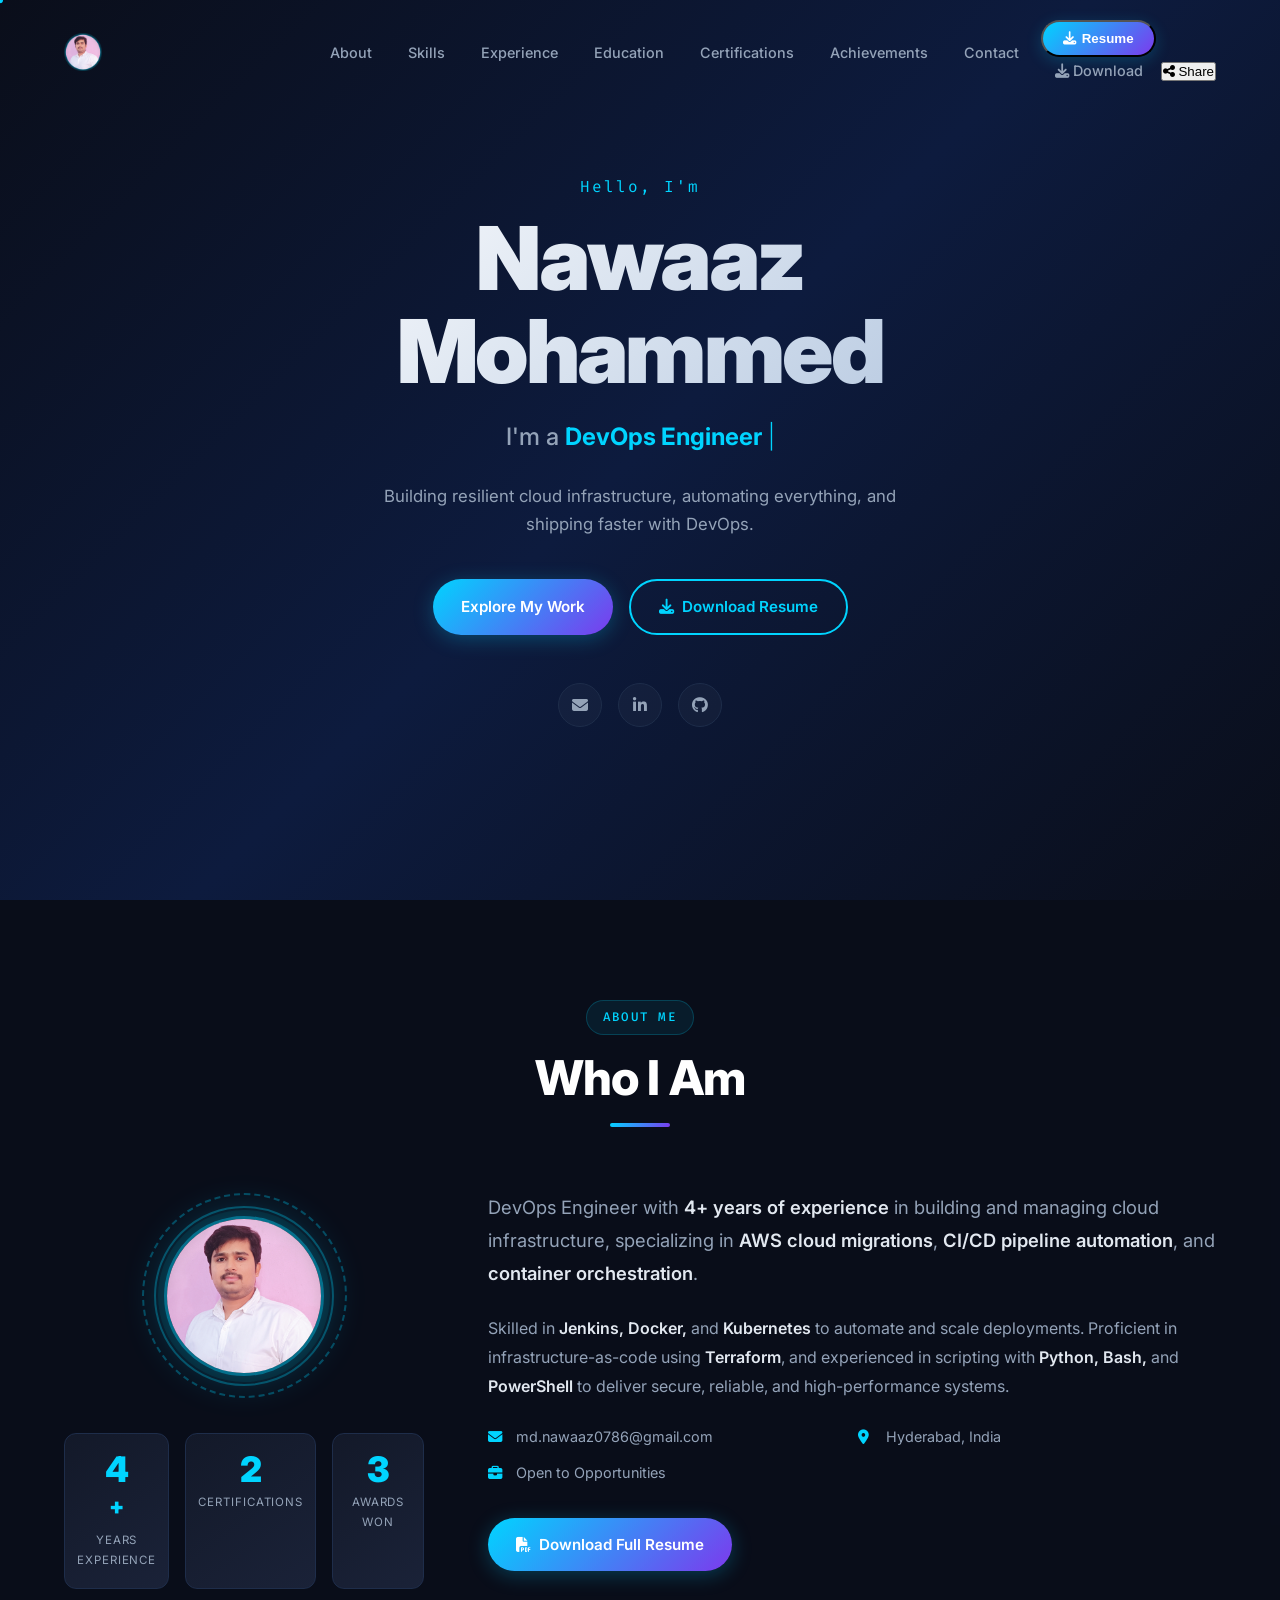
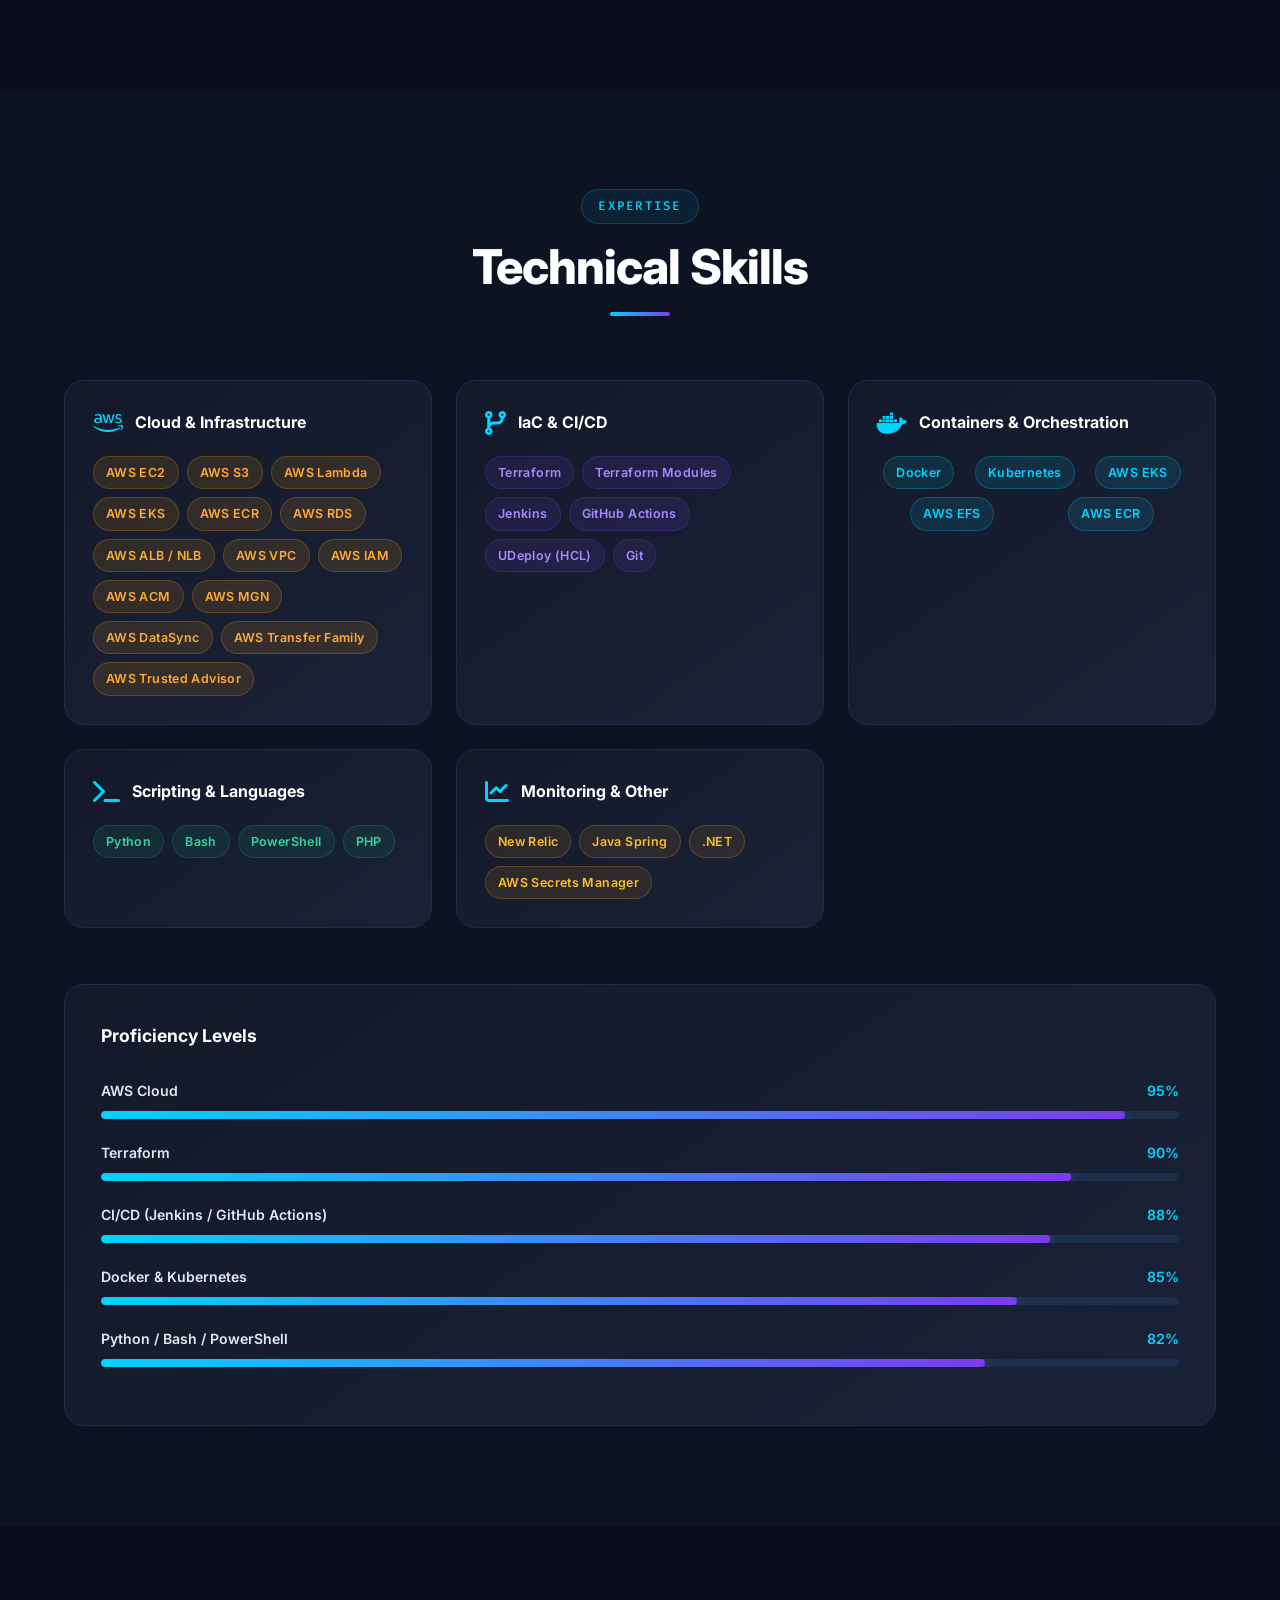
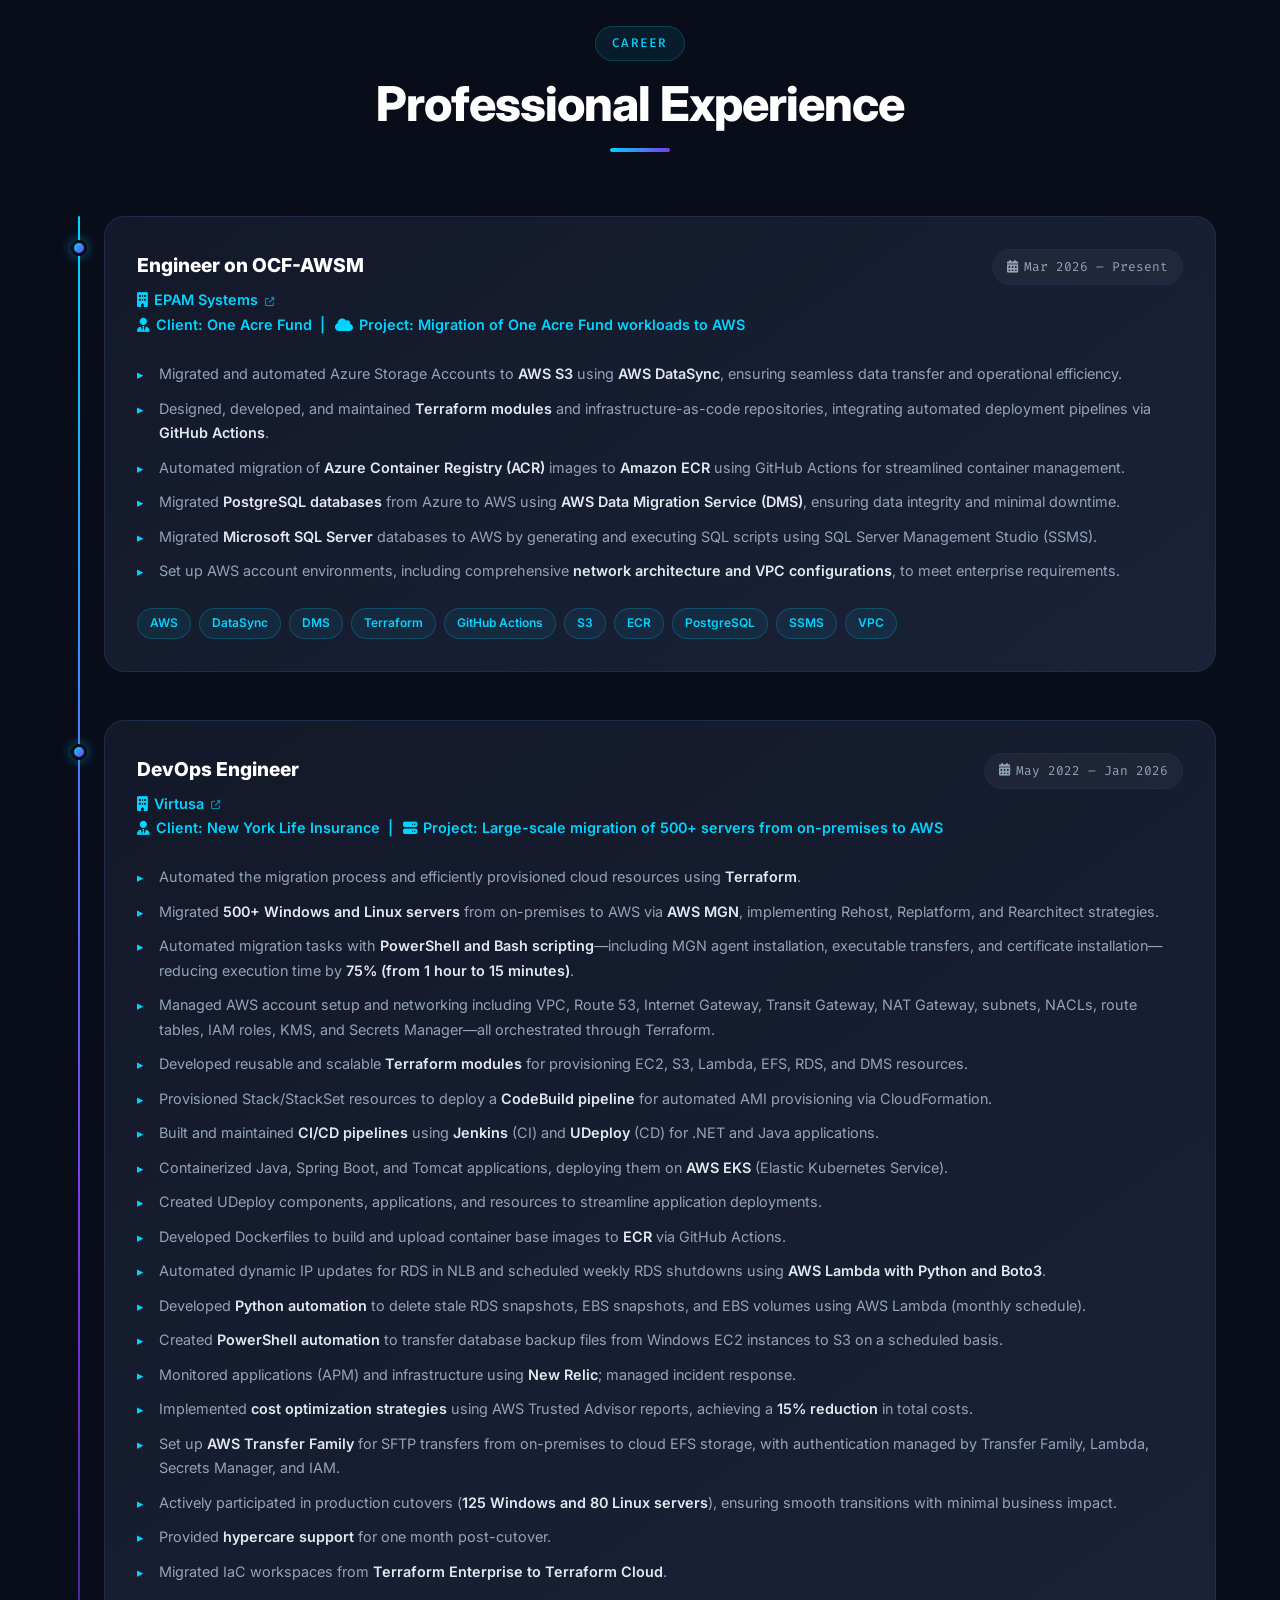
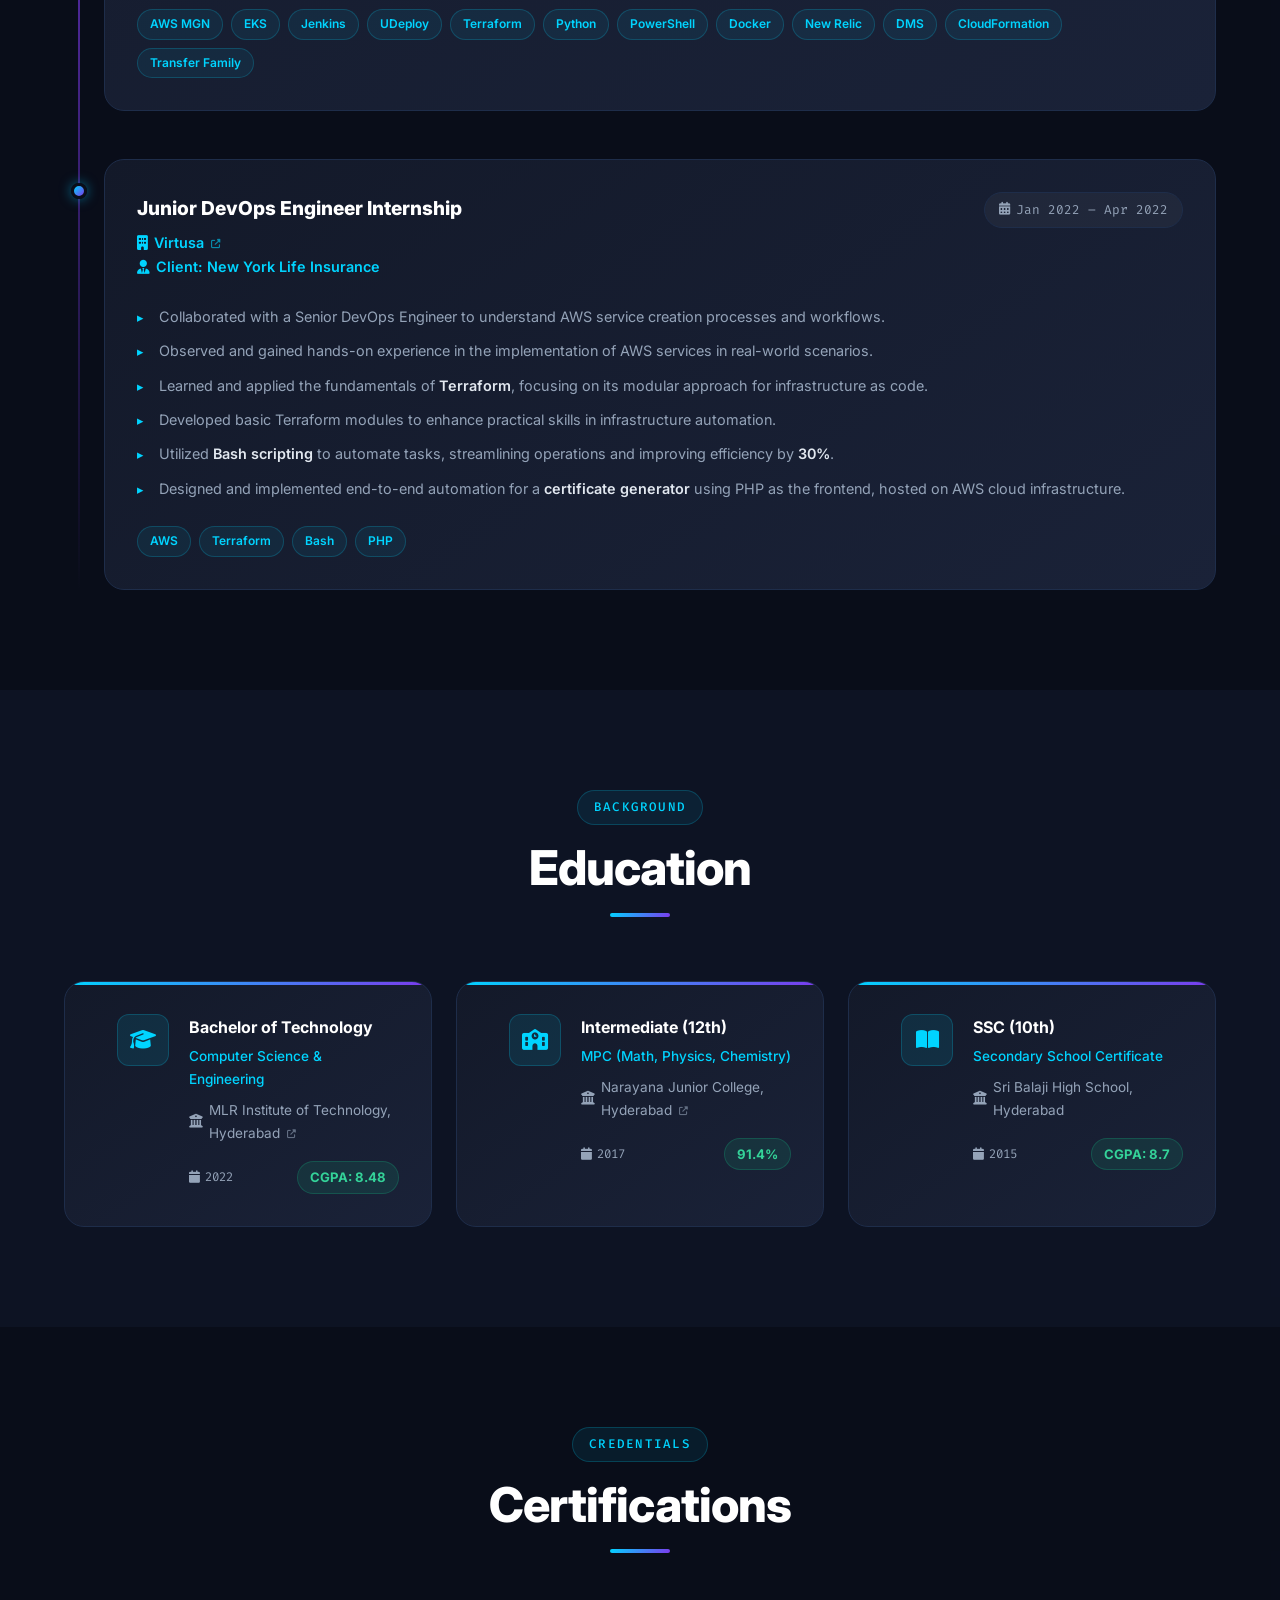
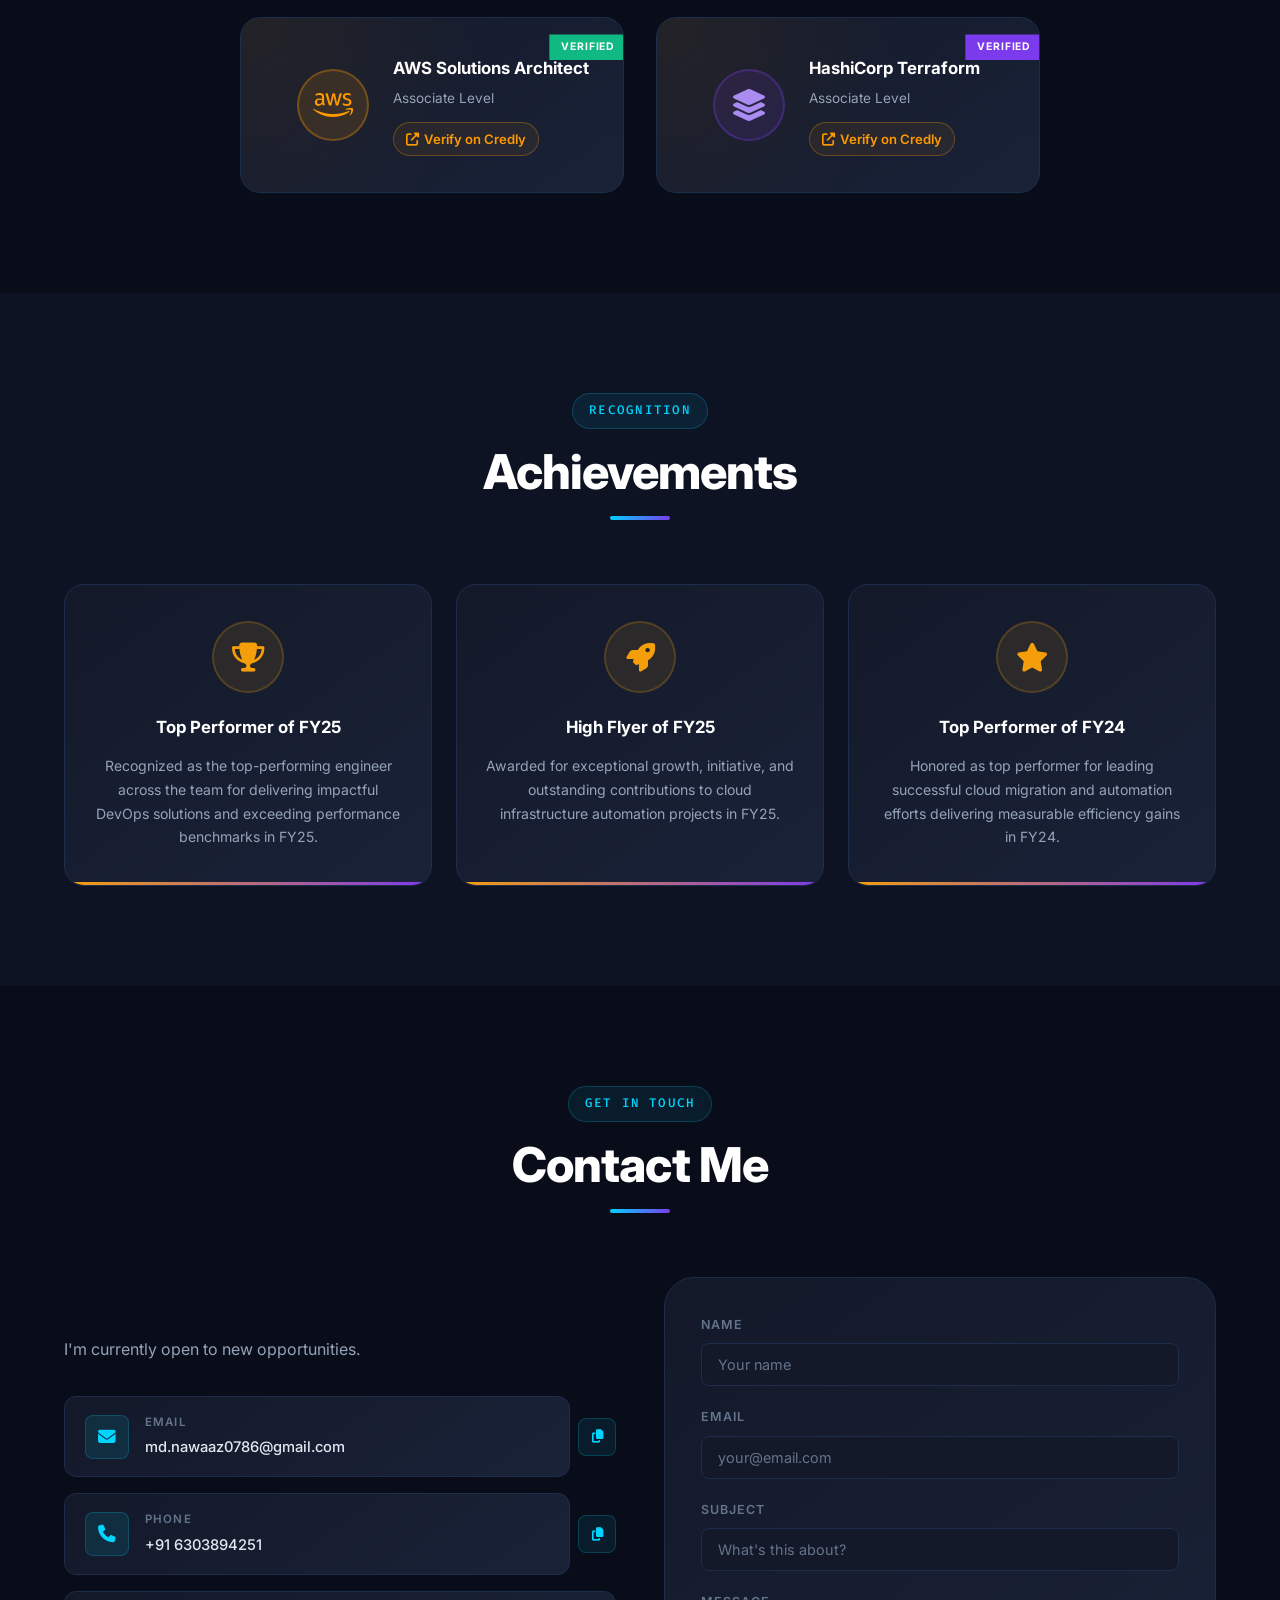
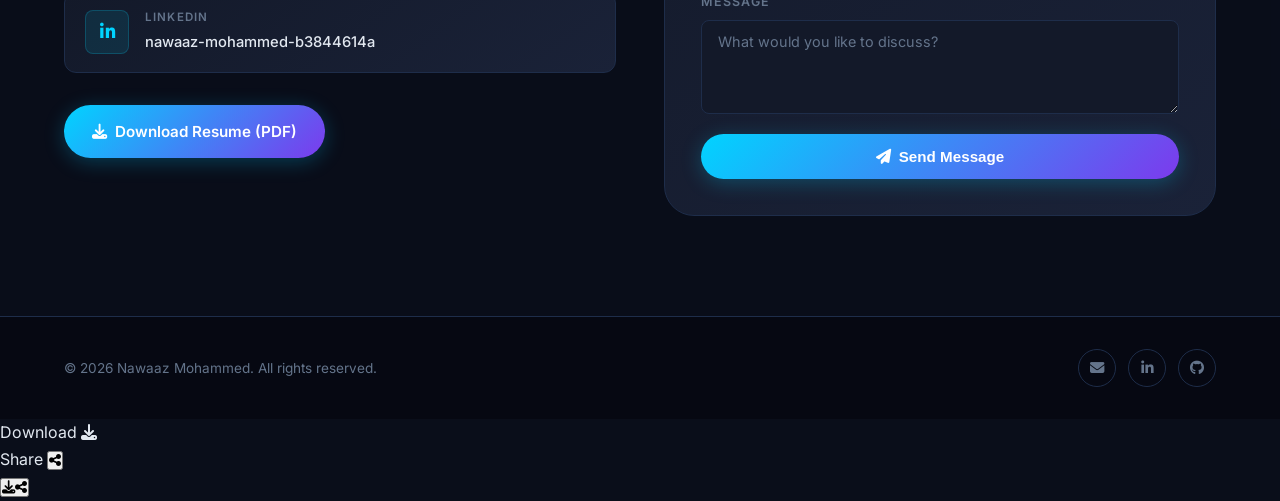
==== commit 2deede7f: "updated Resposibility" ====
--- a/index.html
+++ b/index.html
@@ -126,7 +126,7 @@
           </div>
           <div class="about-stats">
             <div class="stat-card">
-              <span class="stat-number" data-count="4+">0</span><span class="stat-plus"></span>
+              <span class="stat-number" data-count="4">0</span><span class="stat-plus">+</span>
               <span class="stat-label">Years Experience</span>
             </div>
             <div class="stat-card">
@@ -173,7 +173,8 @@
       </div>
 
       <div class="skills-categories" data-aos>
-        <div class="skill-category">
+        <div class="skill-category tilt-card">
+          <div class="tilt-shine"></div>
           <div class="skill-cat-header">
             <i class="fab fa-aws"></i>
             <h3>Cloud & Infrastructure</h3>
@@ -196,7 +197,8 @@
           </div>
         </div>
 
-        <div class="skill-category">
+        <div class="skill-category tilt-card">
+          <div class="tilt-shine"></div>
           <div class="skill-cat-header">
             <i class="fas fa-code-branch"></i>
             <h3>IaC & CI/CD</h3>
@@ -211,7 +213,8 @@
           </div>
         </div>
 
-        <div class="skill-category">
+        <div class="skill-category tilt-card">
+          <div class="tilt-shine"></div>
           <div class="skill-cat-header">
             <i class="fab fa-docker"></i>
             <h3>Containers & Orchestration</h3>
@@ -225,7 +228,8 @@
           </div>
         </div>
 
-        <div class="skill-category">
+        <div class="skill-category tilt-card">
+          <div class="tilt-shine"></div>
           <div class="skill-cat-header">
             <i class="fas fa-terminal"></i>
             <h3>Scripting & Languages</h3>
@@ -238,7 +242,8 @@
           </div>
         </div>
 
-        <div class="skill-category">
+        <div class="skill-category tilt-card">
+          <div class="tilt-shine"></div>
           <div class="skill-cat-header">
             <i class="fas fa-chart-line"></i>
             <h3>Monitoring & Other</h3>
@@ -293,20 +298,22 @@
           <div class="timeline-content">
             <div class="tl-header">
               <div>
-                <h3 class="tl-role">DevOps Engineer</h3>
+                <h3 class="tl-role">Engineer on OCF-AWSM</h3>
                 <p class="tl-company"><i class="fas fa-building"></i> <a href="https://www.epam.com" target="_blank" rel="noopener noreferrer">EPAM Systems <i class="fas fa-external-link-alt ext-link-icon"></i></a></p>
+                <p class="tl-company"><i class="fas fa-user-tie"></i> Client: One Acre Fund &nbsp;|&nbsp; <i class="fas fa-cloud"></i> Project: Migration of One Acre Fund workloads to AWS</p>
               </div>
-              <span class="tl-date"><i class="fas fa-calendar-alt"></i> Jan 2026 – Present</span>
+              <span class="tl-date"><i class="fas fa-calendar-alt"></i> Mar 2026 – Present</span>
             </div>
             <ul class="tl-list">
-              <li>Created AWS Transfer Family setup for SFTP from on-prem to EKS pods using EFS as storage and authentication by Lambda with Secrets Manager.</li>
-              <li>Designed and implemented CI/CD pipelines using <strong>GitHub Actions</strong> to automate AWS infrastructure deployment with Terraform.</li>
-              <li>Configured and managed AWS account setup including networking (VPCs, subnets, security groups).</li>
-              <li>Worked on cost optimization using AWS Trusted Advisor report, saving <strong>15% of total cloud cost</strong>.</li>
-              <li>Developed and maintained reusable Terraform modules to standardize infrastructure provisioning.</li>
+              <li>Migrated and automated Azure Storage Accounts to <strong>AWS S3</strong> using <strong>AWS DataSync</strong>, ensuring seamless data transfer and operational efficiency.</li>
+              <li>Designed, developed, and maintained <strong>Terraform modules</strong> and infrastructure-as-code repositories, integrating automated deployment pipelines via <strong>GitHub Actions</strong>.</li>
+              <li>Automated migration of <strong>Azure Container Registry (ACR)</strong> images to <strong>Amazon ECR</strong> using GitHub Actions for streamlined container management.</li>
+              <li>Migrated <strong>PostgreSQL databases</strong> from Azure to AWS using <strong>AWS Data Migration Service (DMS)</strong>, ensuring data integrity and minimal downtime.</li>
+              <li>Migrated <strong>Microsoft SQL Server</strong> databases to AWS by generating and executing SQL scripts using SQL Server Management Studio (SSMS).</li>
+              <li>Set up AWS account environments, including comprehensive <strong>network architecture and VPC configurations</strong>, to meet enterprise requirements.</li>
             </ul>
             <div class="tl-tags">
-              <span>AWS</span><span>GitHub Actions</span><span>Terraform</span><span>EKS</span><span>Lambda</span><span>Secrets Manager</span>
+              <span>AWS</span><span>DataSync</span><span>DMS</span><span>Terraform</span><span>GitHub Actions</span><span>S3</span><span>ECR</span><span>PostgreSQL</span><span>SSMS</span><span>VPC</span>
             </div>
           </div>
         </div>
@@ -319,27 +326,33 @@
               <div>
                 <h3 class="tl-role">DevOps Engineer</h3>
                 <p class="tl-company"><i class="fas fa-building"></i> <a href="https://www.virtusa.com" target="_blank" rel="noopener noreferrer">Virtusa <i class="fas fa-external-link-alt ext-link-icon"></i></a></p>
+                <p class="tl-company"><i class="fas fa-user-tie"></i> Client: New York Life Insurance &nbsp;|&nbsp; <i class="fas fa-server"></i> Project: Large-scale migration of 500+ servers from on-premises to AWS</p>
               </div>
               <span class="tl-date"><i class="fas fa-calendar-alt"></i> May 2022 – Jan 2026</span>
             </div>
             <ul class="tl-list">
-              <li>Migrated Windows and Linux servers from on-premises to AWS using <strong>AWS MGN</strong> as part of the Rehost strategy.</li>
-              <li>Automated the end-to-end migration process, including MGN agent installation, reducing execution time by <strong>75% (from 1 hour to 15 minutes)</strong>.</li>
-              <li>Containerized applications and deployed them on <strong>AWS EKS</strong> (Elastic Kubernetes Service).</li>
-              <li>Developed Dockerfiles to create and upload container images to ECR.</li>
-              <li>Developed <strong>Python automation</strong> to delete stale RDS snapshots, EBS snapshots, and EBS volumes using AWS Lambda (scheduled monthly).</li>
-              <li>Developed <strong>PowerShell automation</strong> to transfer database backup files from Windows EC2 to S3 on a scheduled basis.</li>
-              <li>Automated data transfer from <strong>Azure Storage Accounts to AWS S3</strong> using AWS DataSync.</li>
-              <li>Worked on CI/CD pipelines using <strong>Jenkins</strong> for Continuous Integration.</li>
-              <li>Operated Bash scripting for automation tasks, improving efficiency by <strong>30%</strong>.</li>
-              <li>Provisioned cloud resources using Terraform with Git for IaC.</li>
-              <li>Worked on AWS resources: EC2, RDS, Lambda, EKS, ECR, ALB, NLB, ACM, Security Groups, and IAM roles managed via Terraform.</li>
-              <li>Created UDeploy components, applications, and resources for streamlined application deployments.</li>
-              <li>Monitored applications and servers using <strong>New Relic</strong>.</li>
-              <li>Actively participated in production cutovers ensuring smooth transition with minimal business impact.</li>
+              <li>Automated the migration process and efficiently provisioned cloud resources using <strong>Terraform</strong>.</li>
+              <li>Migrated <strong>500+ Windows and Linux servers</strong> from on-premises to AWS via <strong>AWS MGN</strong>, implementing Rehost, Replatform, and Rearchitect strategies.</li>
+              <li>Automated migration tasks with <strong>PowerShell and Bash scripting</strong>—including MGN agent installation, executable transfers, and certificate installation—reducing execution time by <strong>75% (from 1 hour to 15 minutes)</strong>.</li>
+              <li>Managed AWS account setup and networking including VPC, Route 53, Internet Gateway, Transit Gateway, NAT Gateway, subnets, NACLs, route tables, IAM roles, KMS, and Secrets Manager—all orchestrated through Terraform.</li>
+              <li>Developed reusable and scalable <strong>Terraform modules</strong> for provisioning EC2, S3, Lambda, EFS, RDS, and DMS resources.</li>
+              <li>Provisioned Stack/StackSet resources to deploy a <strong>CodeBuild pipeline</strong> for automated AMI provisioning via CloudFormation.</li>
+              <li>Built and maintained <strong>CI/CD pipelines</strong> using <strong>Jenkins</strong> (CI) and <strong>UDeploy</strong> (CD) for .NET and Java applications.</li>
+              <li>Containerized Java, Spring Boot, and Tomcat applications, deploying them on <strong>AWS EKS</strong> (Elastic Kubernetes Service).</li>
+              <li>Created UDeploy components, applications, and resources to streamline application deployments.</li>
+              <li>Developed Dockerfiles to build and upload container base images to <strong>ECR</strong> via GitHub Actions.</li>
+              <li>Automated dynamic IP updates for RDS in NLB and scheduled weekly RDS shutdowns using <strong>AWS Lambda with Python and Boto3</strong>.</li>
+              <li>Developed <strong>Python automation</strong> to delete stale RDS snapshots, EBS snapshots, and EBS volumes using AWS Lambda (monthly schedule).</li>
+              <li>Created <strong>PowerShell automation</strong> to transfer database backup files from Windows EC2 instances to S3 on a scheduled basis.</li>
+              <li>Monitored applications (APM) and infrastructure using <strong>New Relic</strong>; managed incident response.</li>
+              <li>Implemented <strong>cost optimization strategies</strong> using AWS Trusted Advisor reports, achieving a <strong>15% reduction</strong> in total costs.</li>
+              <li>Set up <strong>AWS Transfer Family</strong> for SFTP transfers from on-premises to cloud EFS storage, with authentication managed by Transfer Family, Lambda, Secrets Manager, and IAM.</li>
+              <li>Actively participated in production cutovers (<strong>125 Windows and 80 Linux servers</strong>), ensuring smooth transitions with minimal business impact.</li>
+              <li>Provided <strong>hypercare support</strong> for one month post-cutover.</li>
+              <li>Migrated IaC workspaces from <strong>Terraform Enterprise to Terraform Cloud</strong>.</li>
             </ul>
             <div class="tl-tags">
-              <span>AWS MGN</span><span>EKS</span><span>Jenkins</span><span>Terraform</span><span>Python</span><span>PowerShell</span><span>Docker</span><span>New Relic</span>
+              <span>AWS MGN</span><span>EKS</span><span>Jenkins</span><span>UDeploy</span><span>Terraform</span><span>Python</span><span>PowerShell</span><span>Docker</span><span>New Relic</span><span>DMS</span><span>CloudFormation</span><span>Transfer Family</span>
             </div>
           </div>
         </div>
@@ -352,18 +365,20 @@
               <div>
                 <h3 class="tl-role">Junior DevOps Engineer Internship</h3>
                 <p class="tl-company"><i class="fas fa-building"></i> <a href="https://www.virtusa.com" target="_blank" rel="noopener noreferrer">Virtusa <i class="fas fa-external-link-alt ext-link-icon"></i></a></p>
+                <p class="tl-company"><i class="fas fa-user-tie"></i> Client: New York Life Insurance</p>
               </div>
               <span class="tl-date"><i class="fas fa-calendar-alt"></i> Jan 2022 – Apr 2022</span>
             </div>
             <ul class="tl-list">
-              <li>Worked under the mentorship of a Senior DevOps engineer to gain insights into AWS service creation processes.</li>
-              <li>Gained hands-on experience observing the implementation of AWS services in real-world scenarios.</li>
-              <li>Implemented end-to-end automation for a certificate generator using PHP as frontend with AWS as the platform.</li>
-              <li>Learned fundamentals of Terraform and its modular approach for infrastructure as code.</li>
-              <li>Implemented basic Terraform modules to enhance practical skills in infrastructure automation.</li>
+              <li>Collaborated with a Senior DevOps Engineer to understand AWS service creation processes and workflows.</li>
+              <li>Observed and gained hands-on experience in the implementation of AWS services in real-world scenarios.</li>
+              <li>Learned and applied the fundamentals of <strong>Terraform</strong>, focusing on its modular approach for infrastructure as code.</li>
+              <li>Developed basic Terraform modules to enhance practical skills in infrastructure automation.</li>
+              <li>Utilized <strong>Bash scripting</strong> to automate tasks, streamlining operations and improving efficiency by <strong>30%</strong>.</li>
+              <li>Designed and implemented end-to-end automation for a <strong>certificate generator</strong> using PHP as the frontend, hosted on AWS cloud infrastructure.</li>
             </ul>
             <div class="tl-tags">
-              <span>AWS</span><span>Terraform</span><span>Jenkins</span><span>UDeploy</span><span>PHP</span>
+              <span>AWS</span><span>Terraform</span><span>Bash</span><span>PHP</span>
             </div>
           </div>
         </div>
@@ -381,7 +396,8 @@
       </div>
       <div class="edu-grid">
 
-        <div class="edu-card" data-aos>
+        <div class="edu-card tilt-card" data-aos="flip">
+          <div class="tilt-shine"></div>
           <div class="edu-icon"><i class="fas fa-graduation-cap"></i></div>
           <div class="edu-body">
             <h3>Bachelor of Technology</h3>
@@ -394,7 +410,8 @@
           </div>
         </div>
 
-        <div class="edu-card" data-aos>
+        <div class="edu-card tilt-card" data-aos="flip">
+          <div class="tilt-shine"></div>
           <div class="edu-icon"><i class="fas fa-school"></i></div>
           <div class="edu-body">
             <h3>Intermediate (12th)</h3>
@@ -407,7 +424,8 @@
           </div>
         </div>
 
-        <div class="edu-card" data-aos>
+        <div class="edu-card tilt-card" data-aos="flip">
+          <div class="tilt-shine"></div>
           <div class="edu-icon"><i class="fas fa-book-open"></i></div>
           <div class="edu-body">
             <h3>SSC (10th)</h3>
@@ -433,7 +451,8 @@
       </div>
       <div class="cert-grid">
 
-        <div class="cert-card" data-aos>
+        <div class="cert-card tilt-card" data-aos="flip">
+          <div class="tilt-shine"></div>
           <div class="cert-badge">
             <i class="fab fa-aws"></i>
           </div>
@@ -447,7 +466,8 @@
           <div class="cert-ribbon">Verified</div>
         </div>
 
-        <div class="cert-card" data-aos>
+        <div class="cert-card tilt-card" data-aos="flip">
+          <div class="tilt-shine"></div>
           <div class="cert-badge terraform">
             <i class="fas fa-layer-group"></i>
           </div>
@@ -474,19 +494,22 @@
       </div>
       <div class="ach-grid">
 
-        <div class="ach-card" data-aos>
+        <div class="ach-card tilt-card" data-aos="flip">
+          <div class="tilt-shine"></div>
           <div class="ach-icon"><i class="fas fa-trophy"></i></div>
           <h3>Top Performer of FY25</h3>
           <p>Recognized as the top-performing engineer across the team for delivering impactful DevOps solutions and exceeding performance benchmarks in FY25.</p>
         </div>
 
-        <div class="ach-card" data-aos>
+        <div class="ach-card tilt-card" data-aos="flip">
+          <div class="tilt-shine"></div>
           <div class="ach-icon"><i class="fas fa-rocket"></i></div>
           <h3>High Flyer of FY25</h3>
           <p>Awarded for exceptional growth, initiative, and outstanding contributions to cloud infrastructure automation projects in FY25.</p>
         </div>
 
-        <div class="ach-card" data-aos>
+        <div class="ach-card tilt-card" data-aos="flip">
+          <div class="tilt-shine"></div>
           <div class="ach-icon"><i class="fas fa-star"></i></div>
           <h3>Top Performer of FY24</h3>
           <p>Honored as top performer for leading successful cloud migration and automation efforts delivering measurable efficiency gains in FY24.</p>
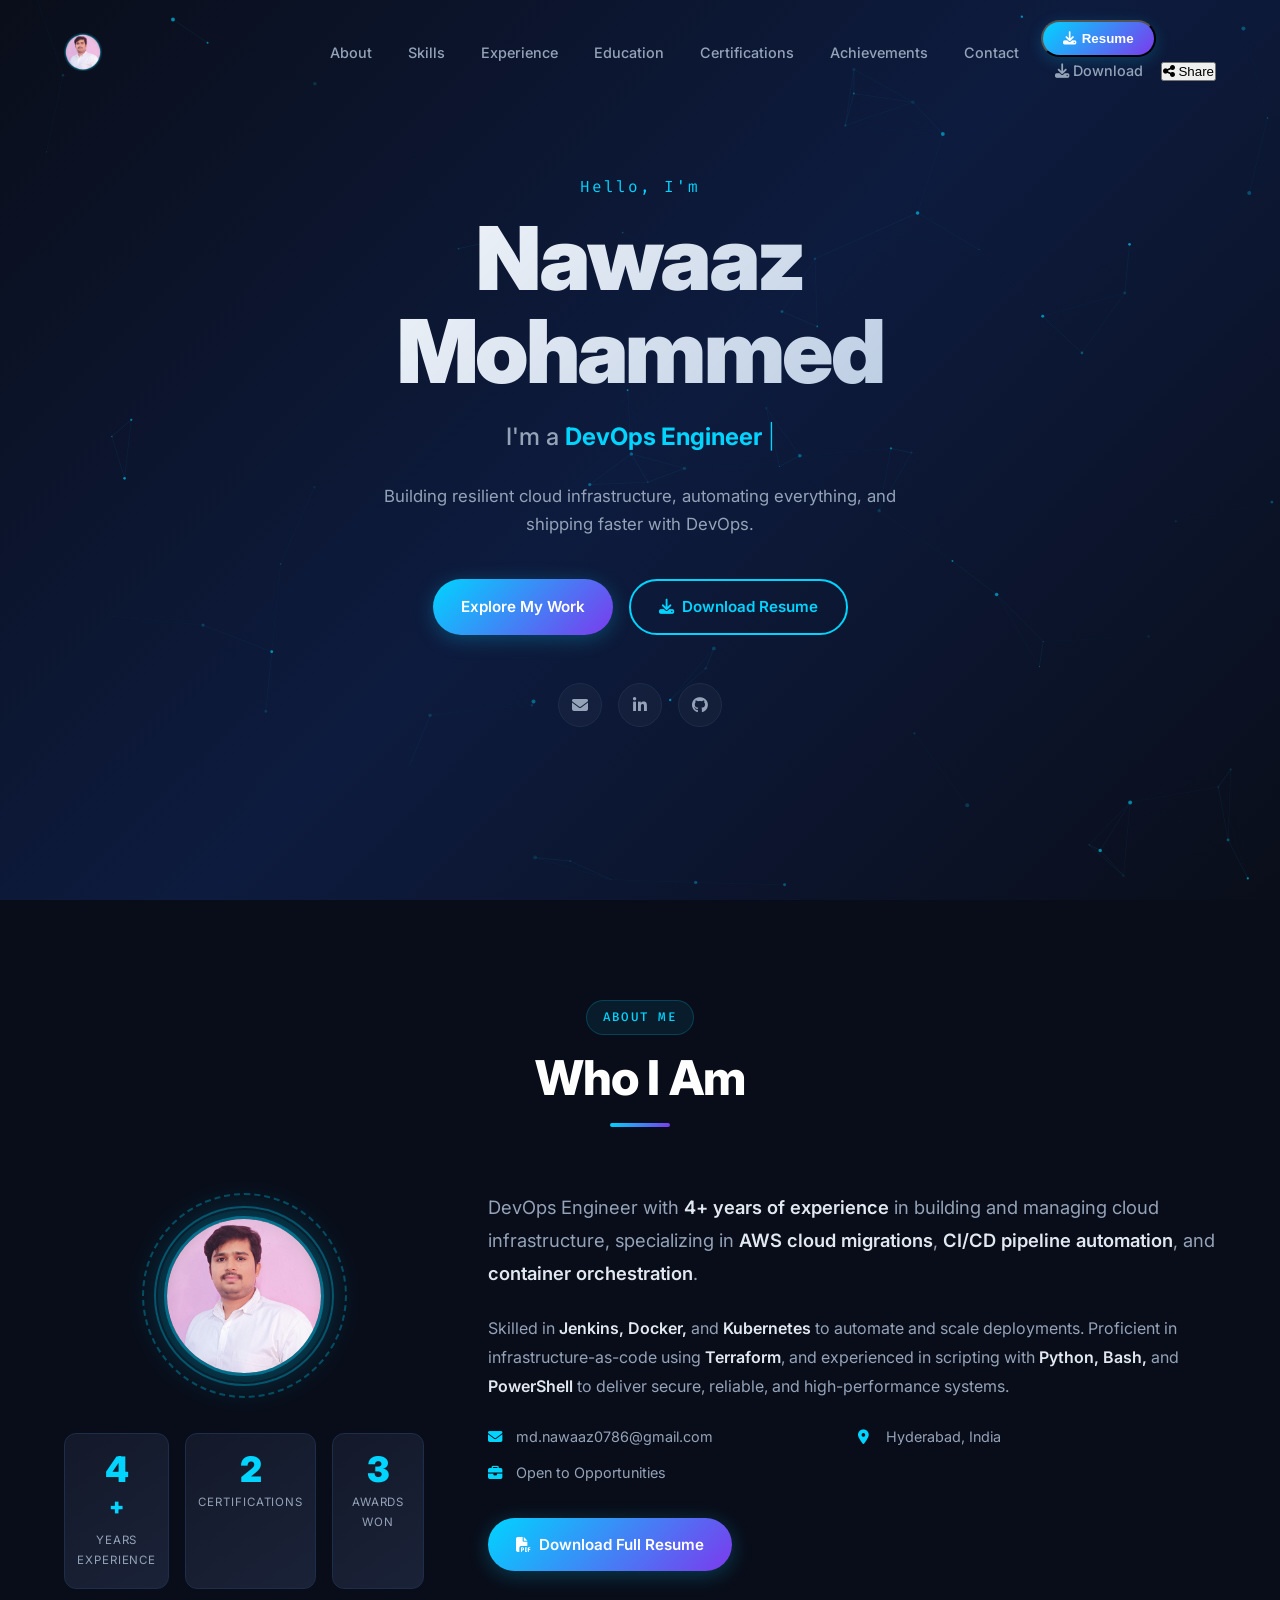
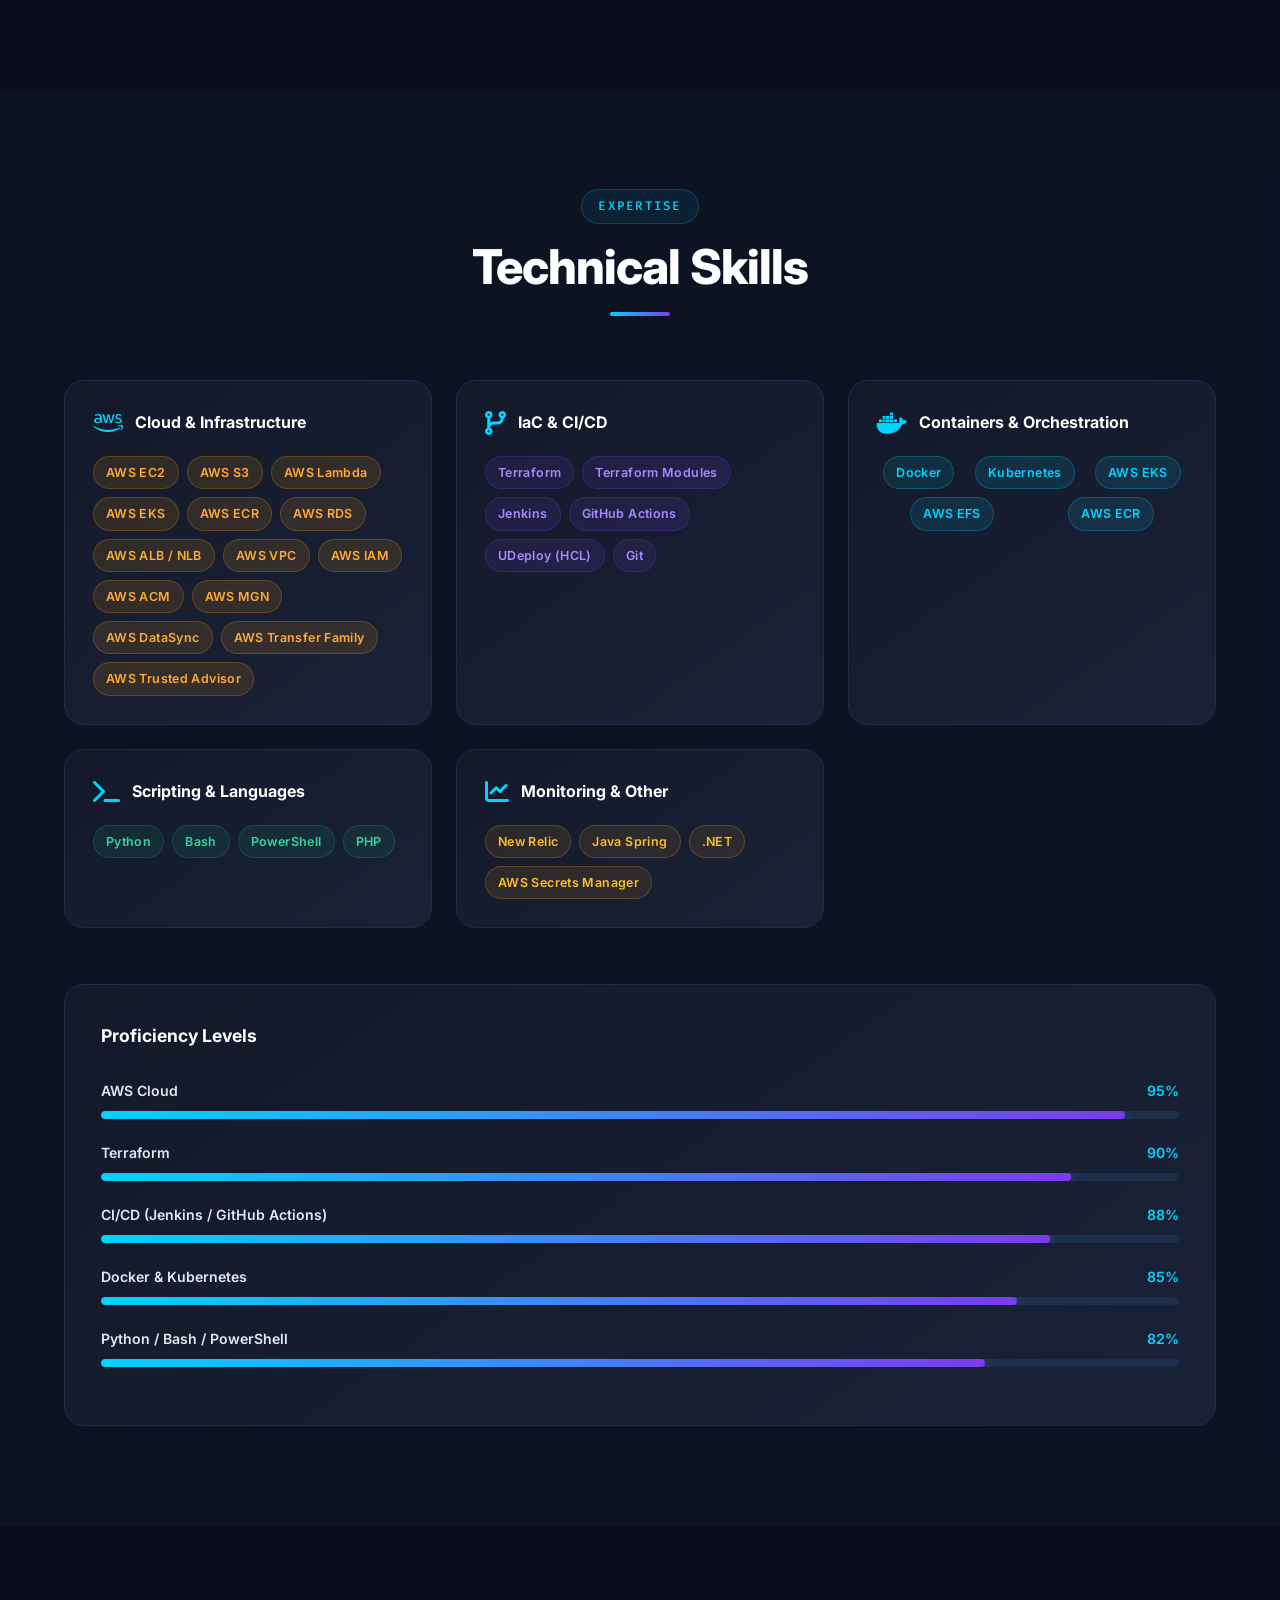
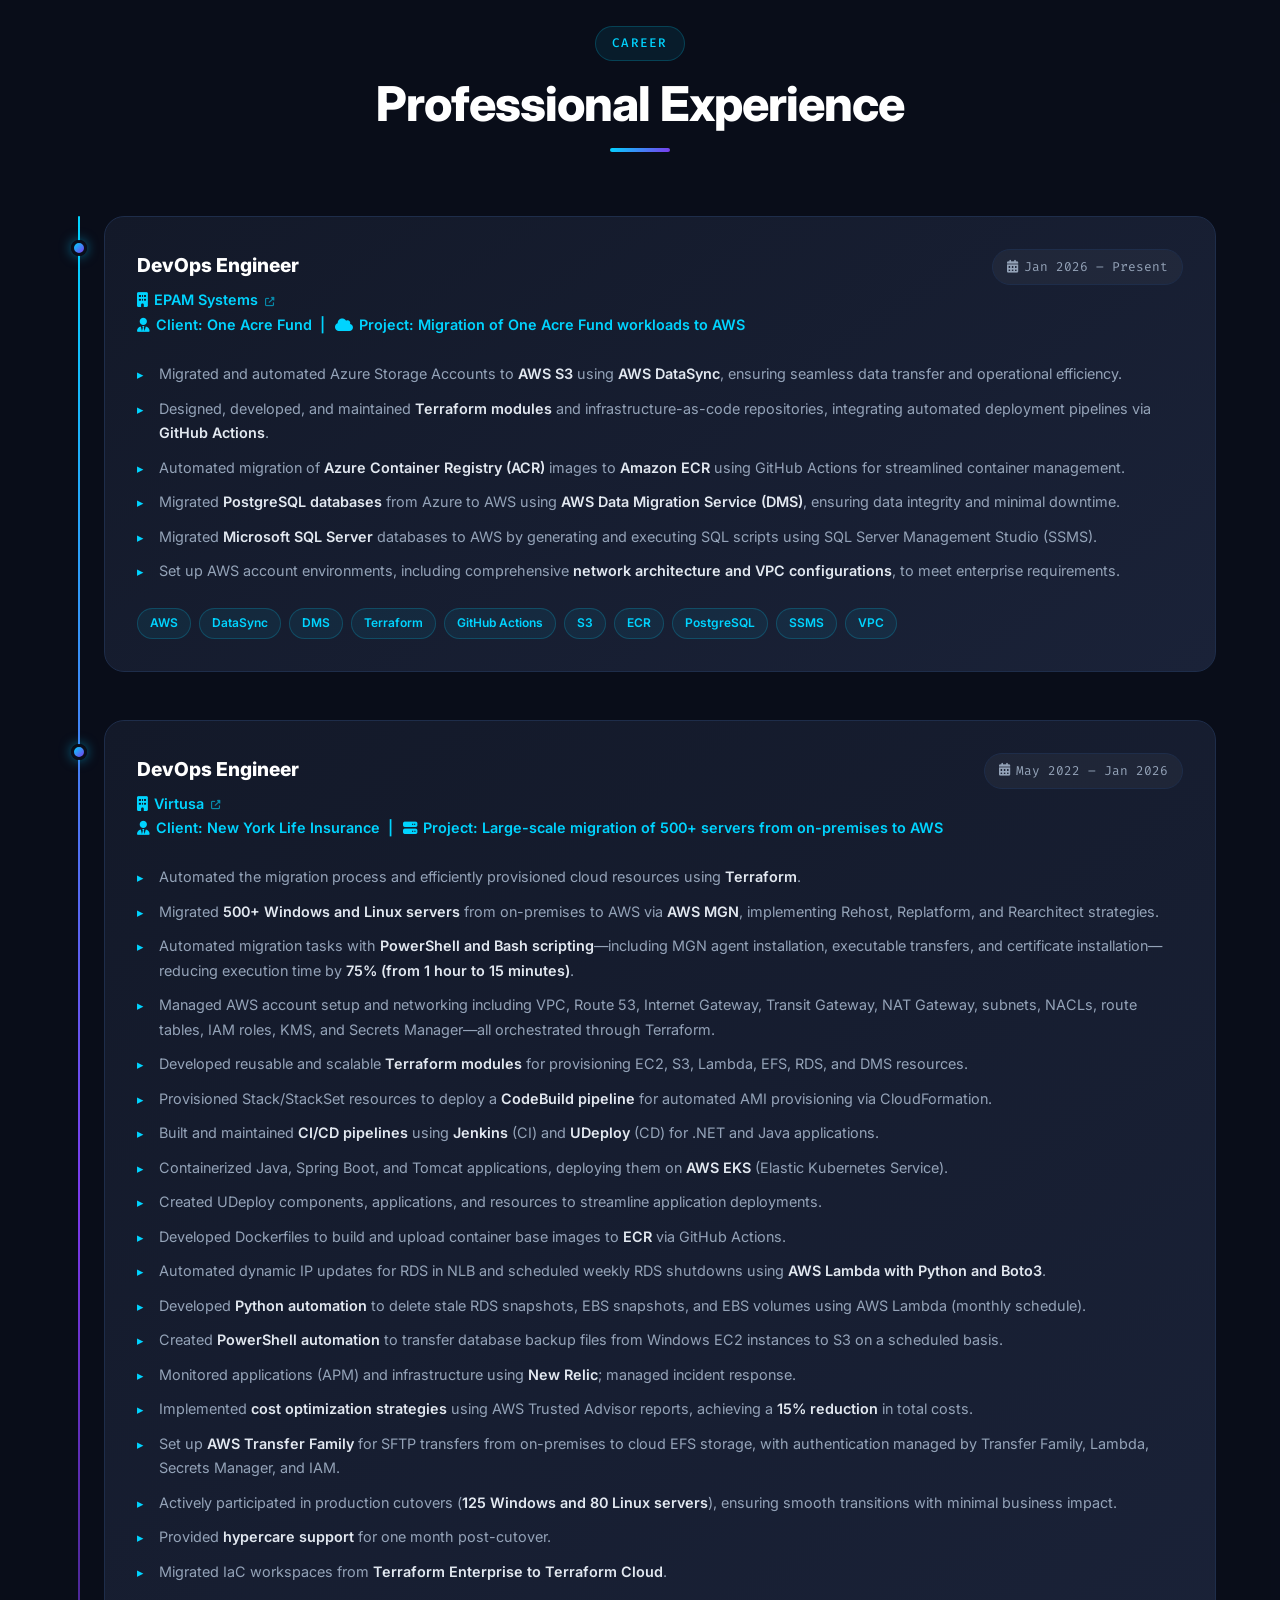
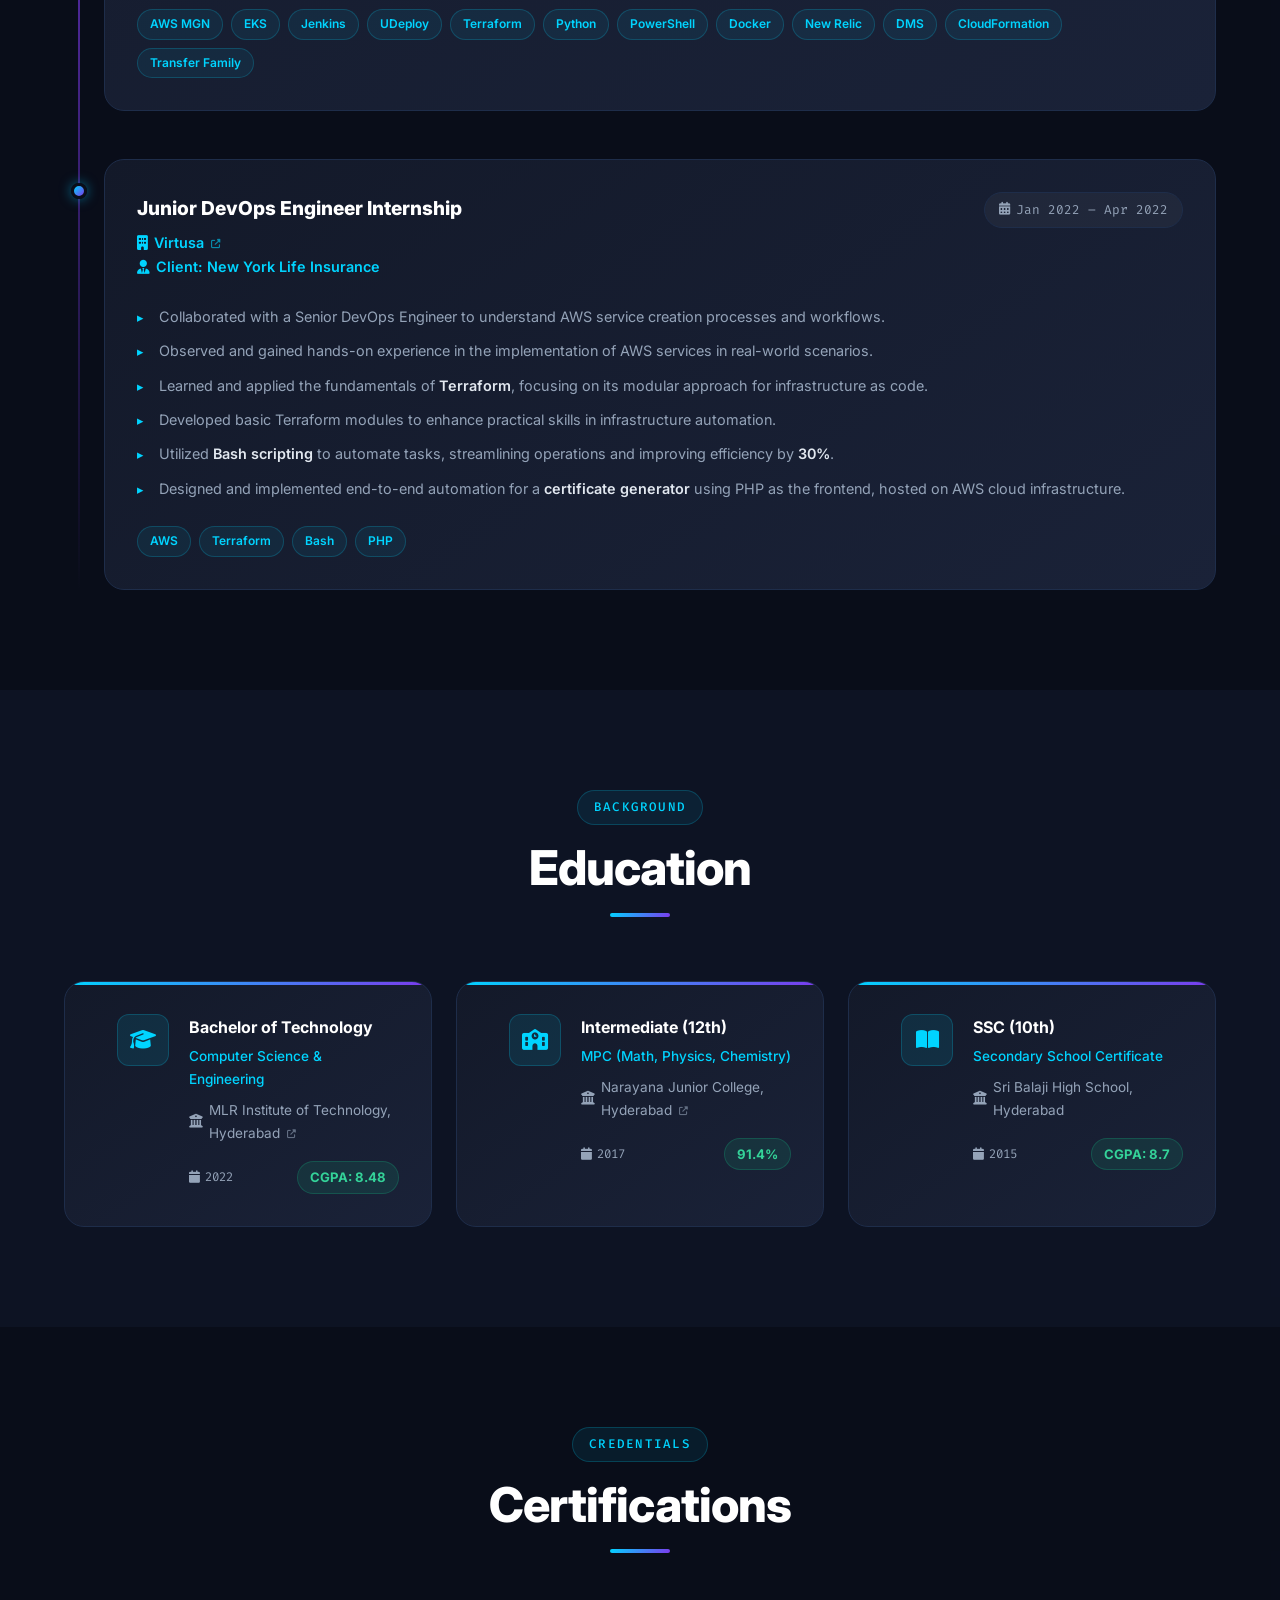
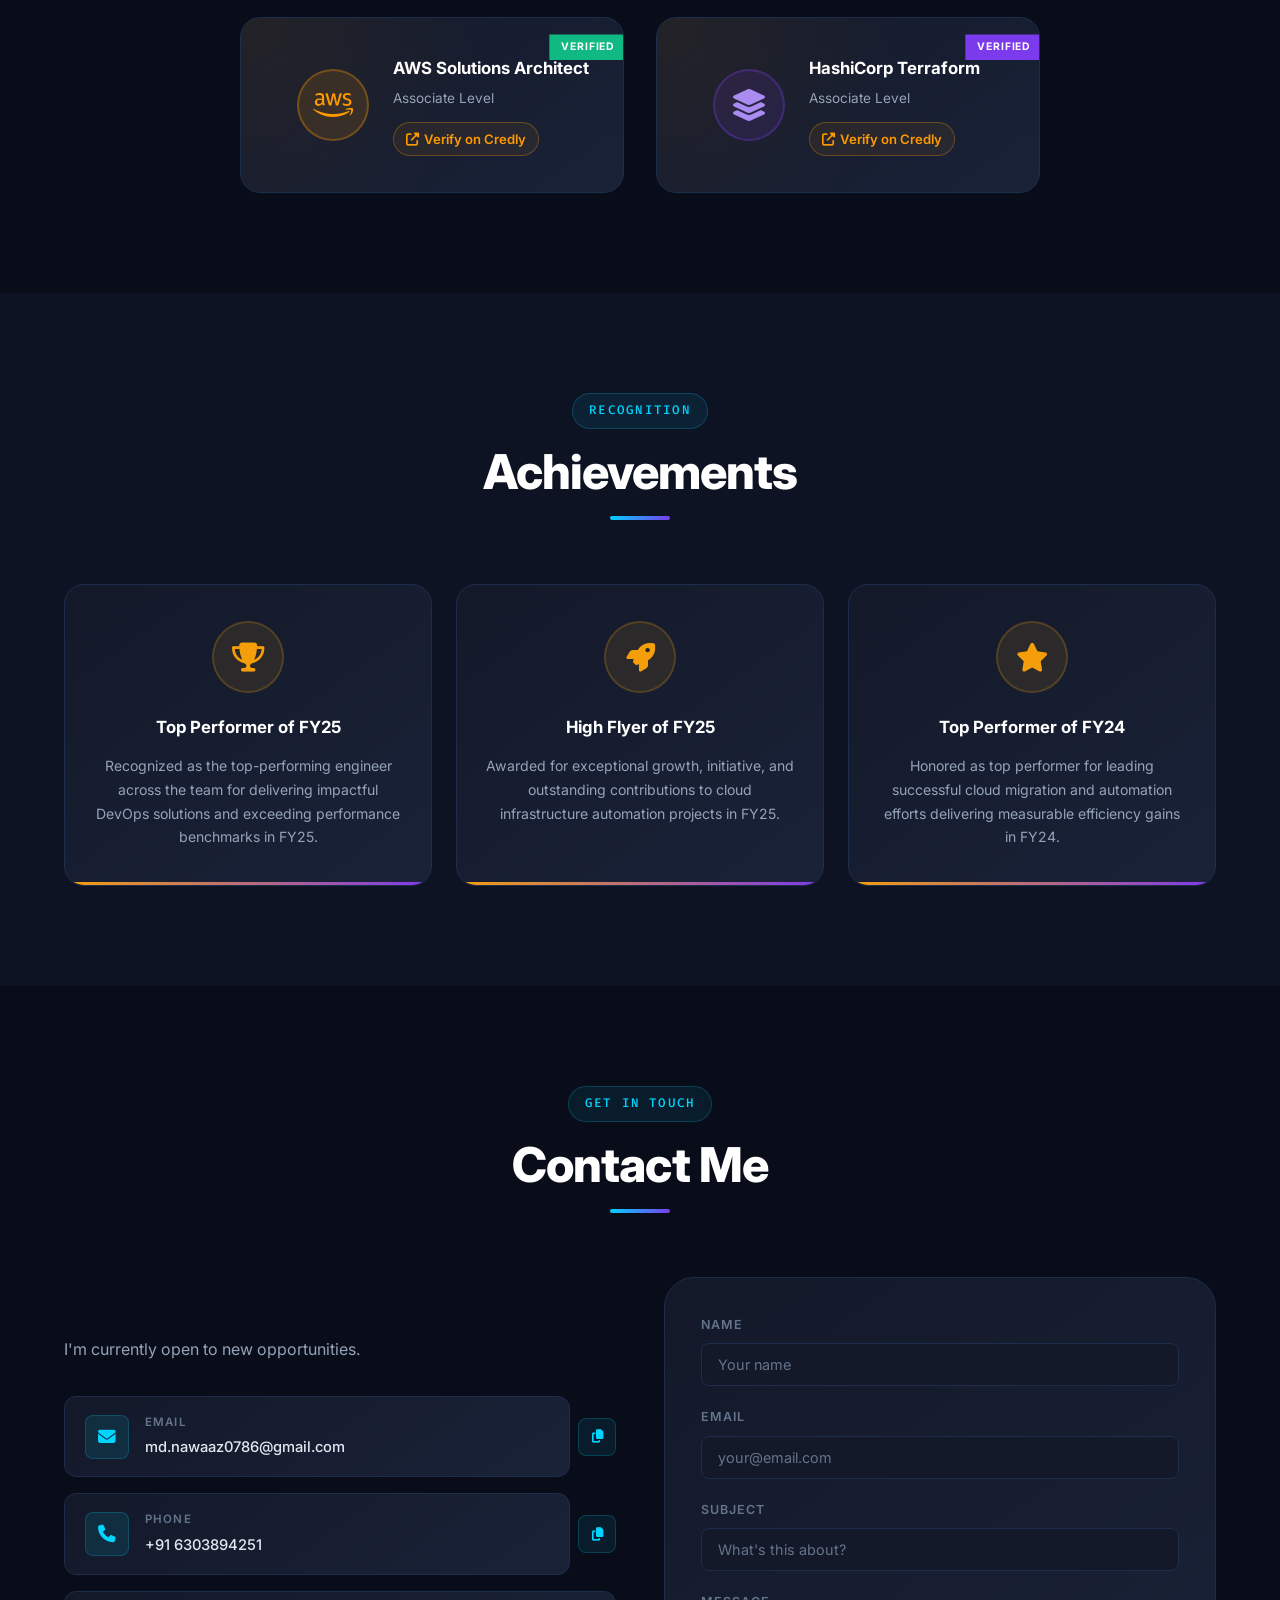
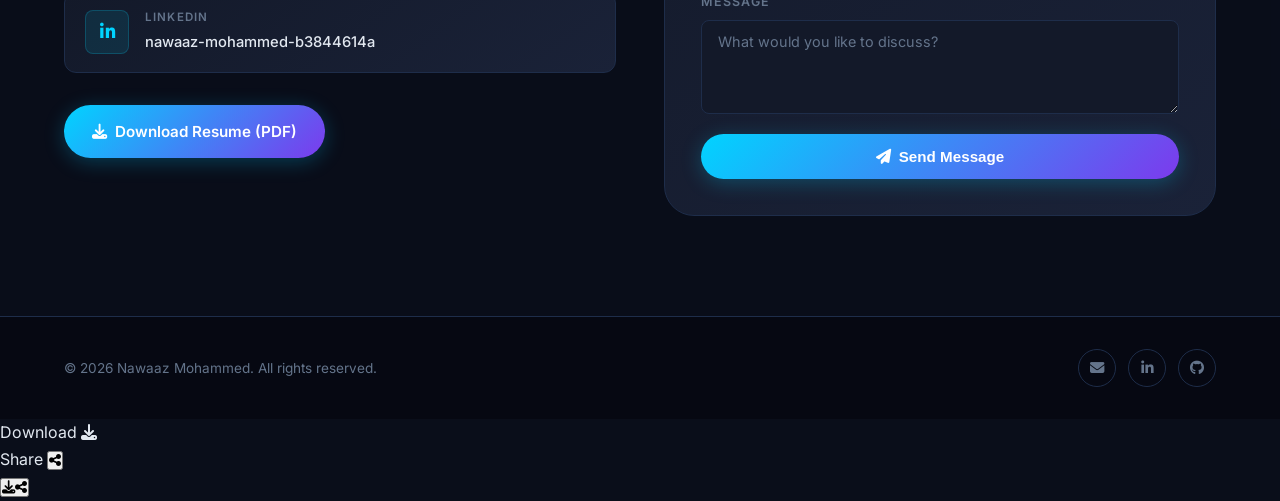
==== commit 083db68d: "Added responsibilites" ====
--- a/index.html
+++ b/index.html
@@ -298,11 +298,11 @@
           <div class="timeline-content">
             <div class="tl-header">
               <div>
-                <h3 class="tl-role">Engineer on OCF-AWSM</h3>
+                <h3 class="tl-role">DevOps Engineer</h3>
                 <p class="tl-company"><i class="fas fa-building"></i> <a href="https://www.epam.com" target="_blank" rel="noopener noreferrer">EPAM Systems <i class="fas fa-external-link-alt ext-link-icon"></i></a></p>
                 <p class="tl-company"><i class="fas fa-user-tie"></i> Client: One Acre Fund &nbsp;|&nbsp; <i class="fas fa-cloud"></i> Project: Migration of One Acre Fund workloads to AWS</p>
               </div>
-              <span class="tl-date"><i class="fas fa-calendar-alt"></i> Mar 2026 – Present</span>
+              <span class="tl-date"><i class="fas fa-calendar-alt"></i> Jan 2026 – Present</span>
             </div>
             <ul class="tl-list">
               <li>Migrated and automated Azure Storage Accounts to <strong>AWS S3</strong> using <strong>AWS DataSync</strong>, ensuring seamless data transfer and operational efficiency.</li>
